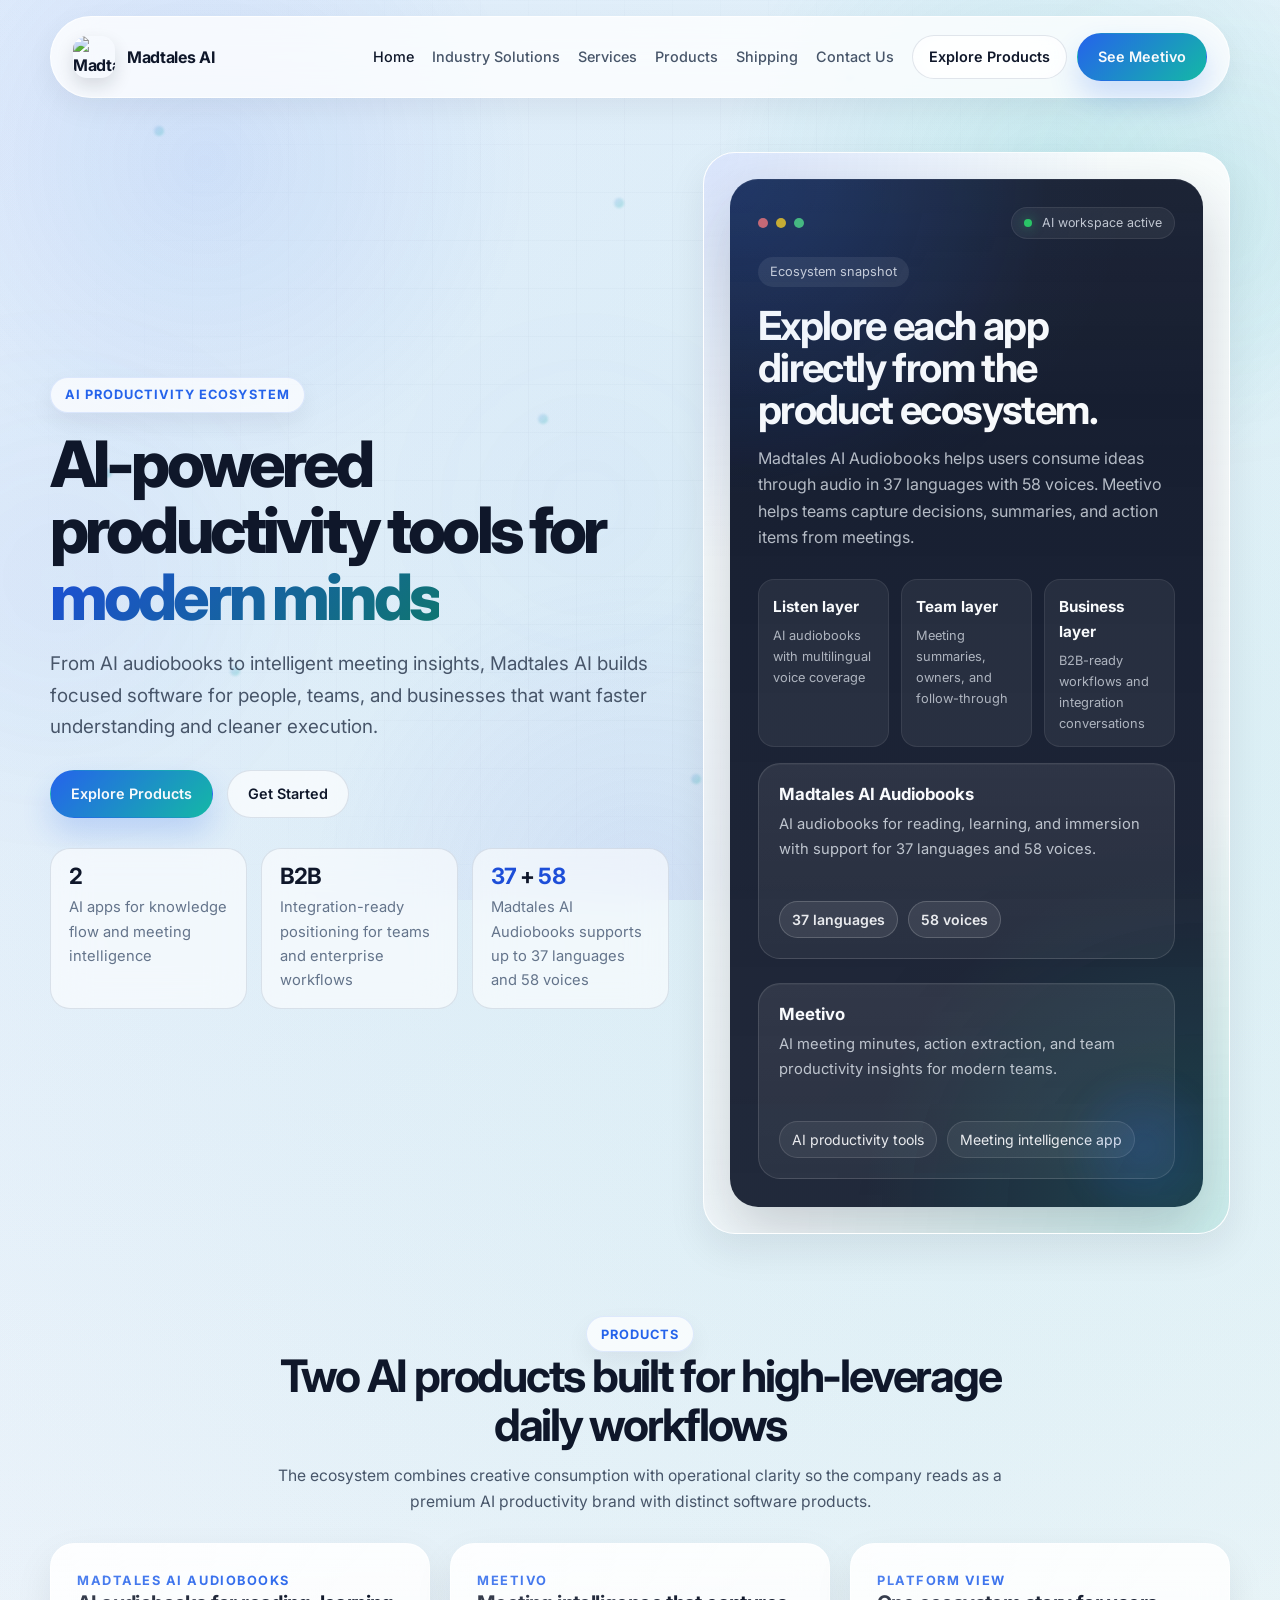
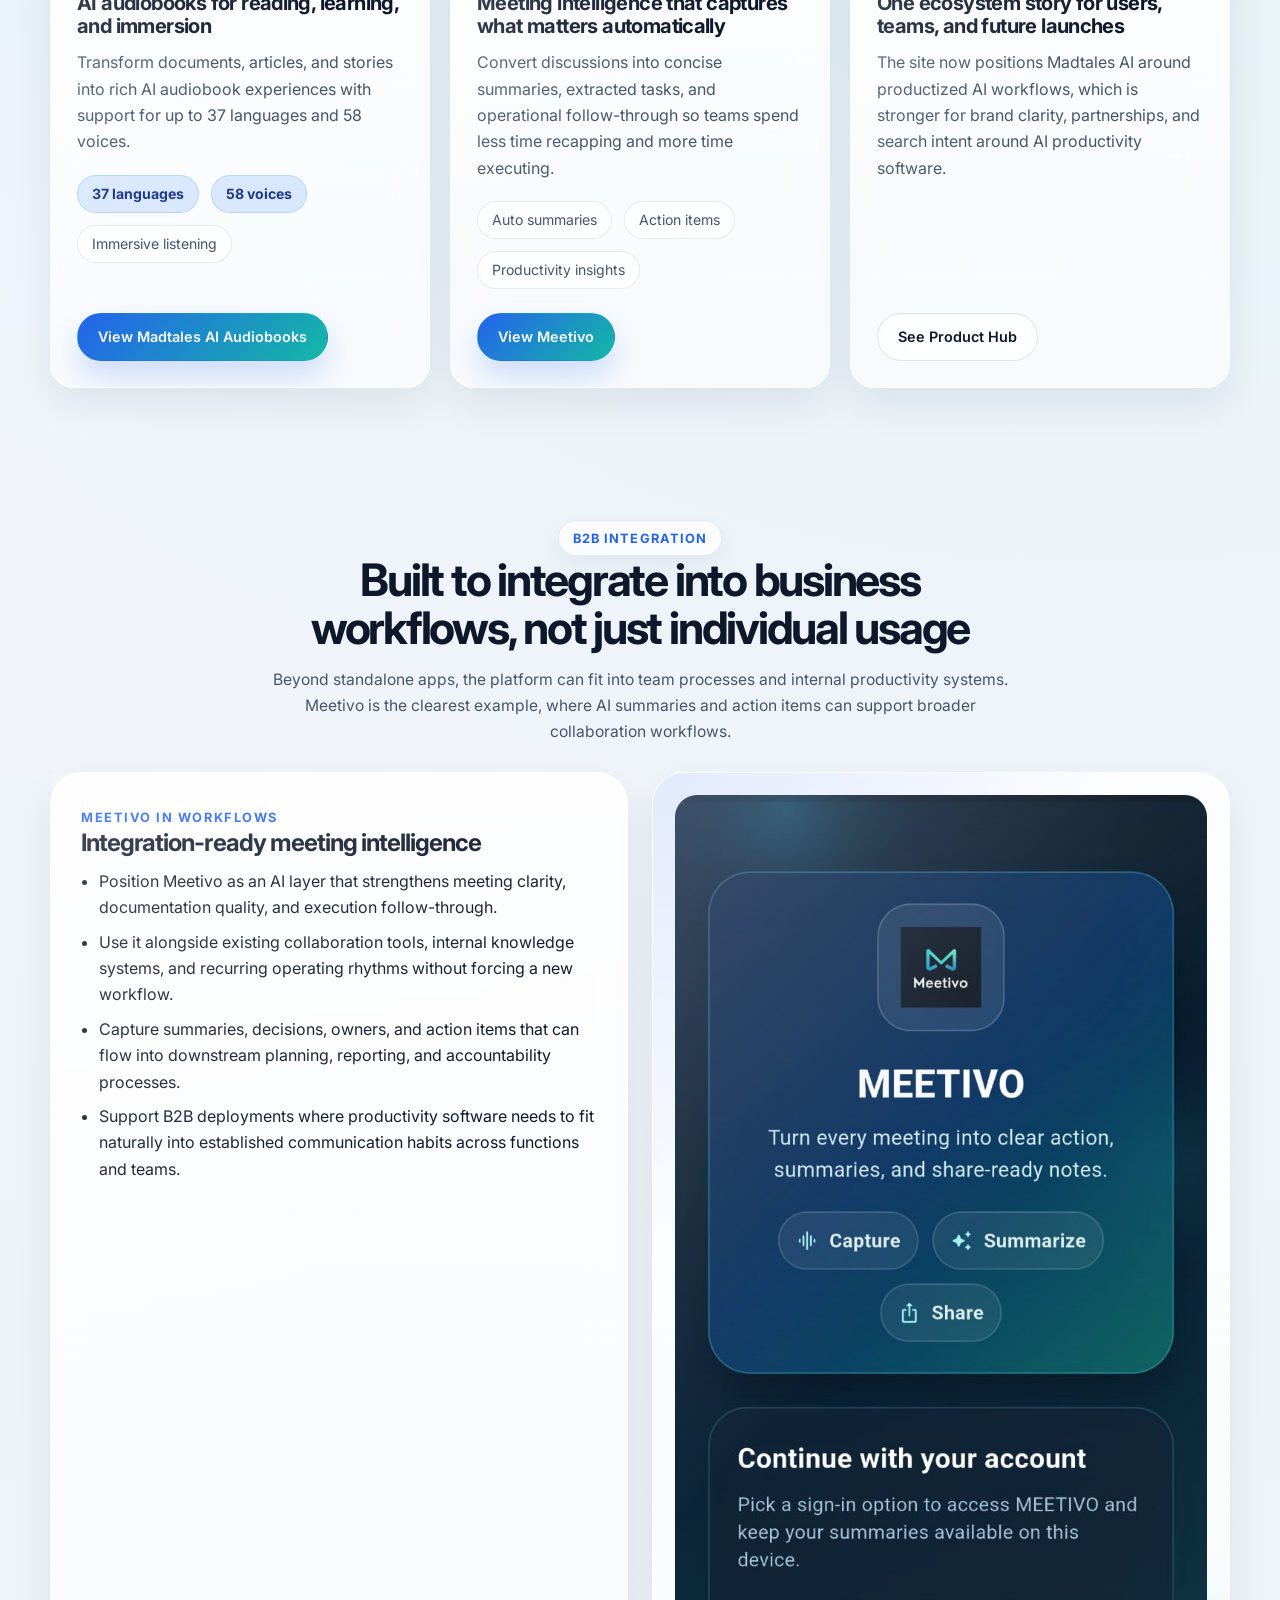
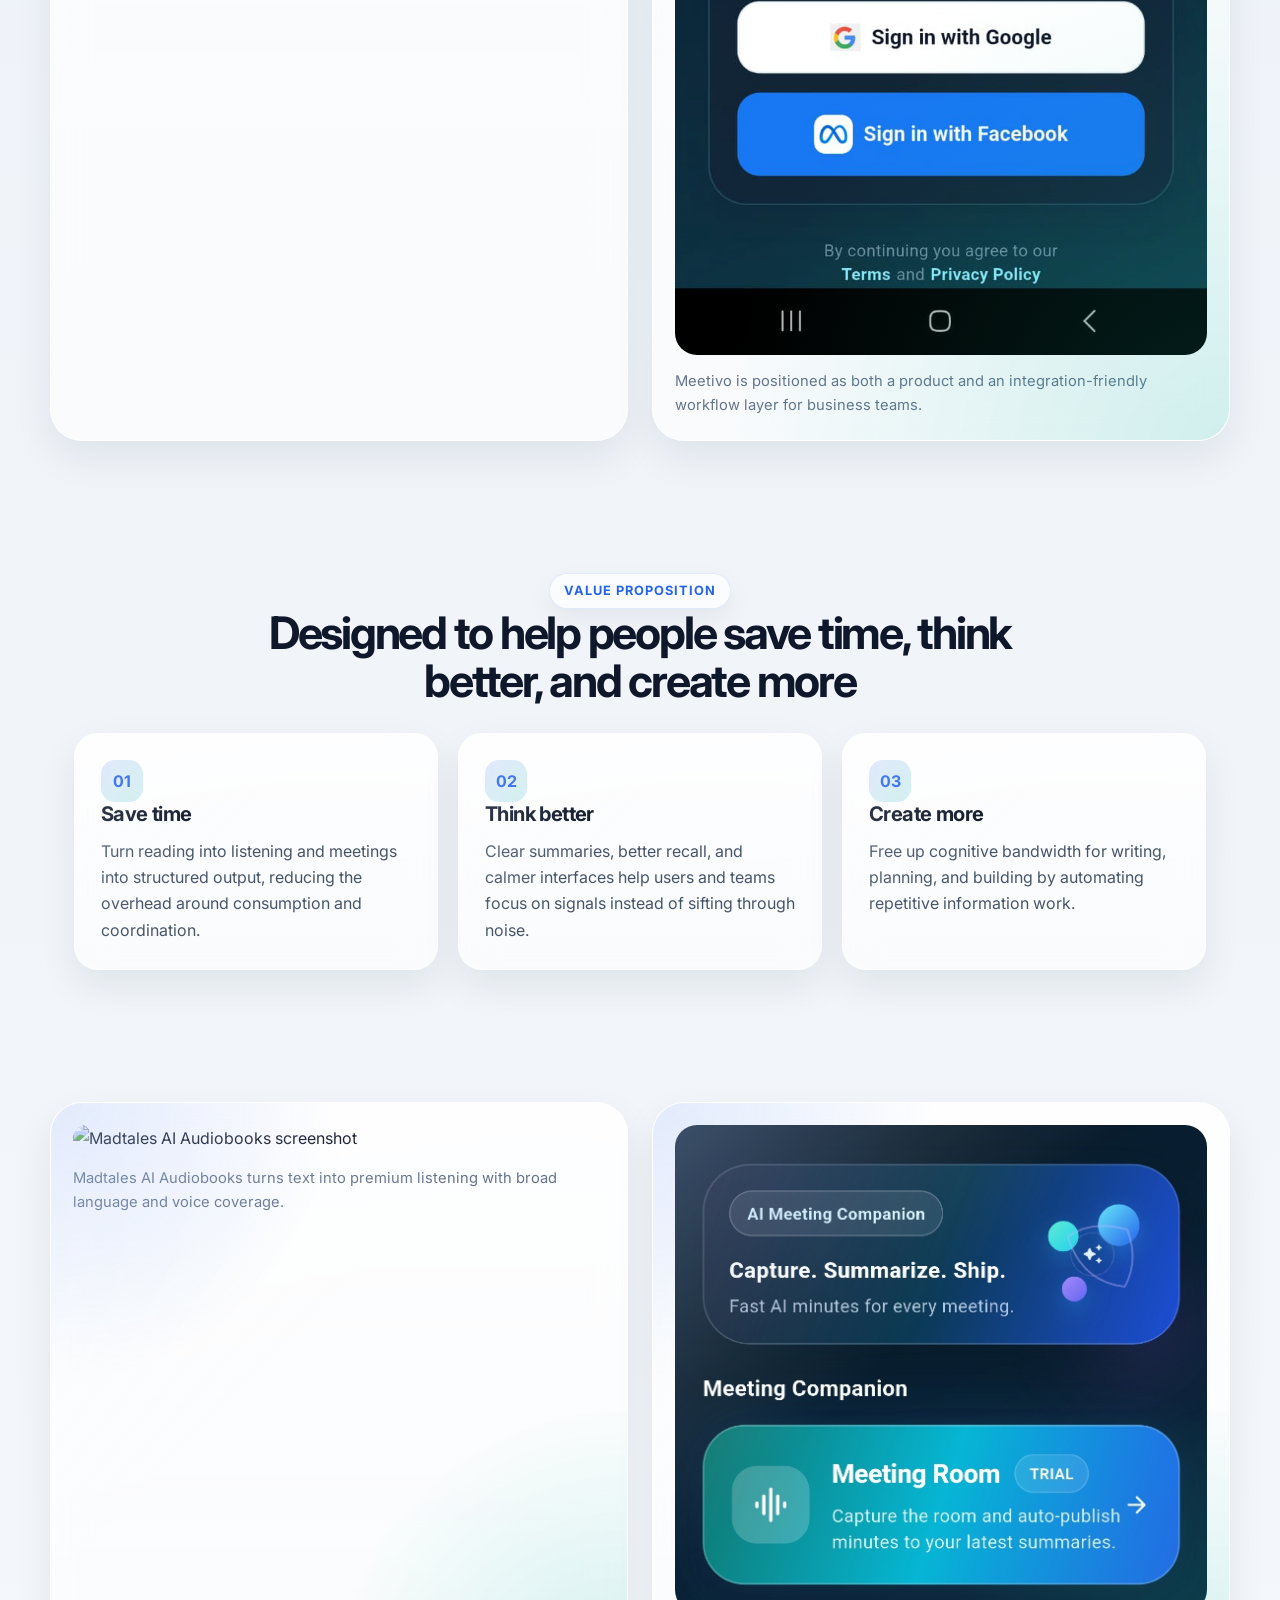
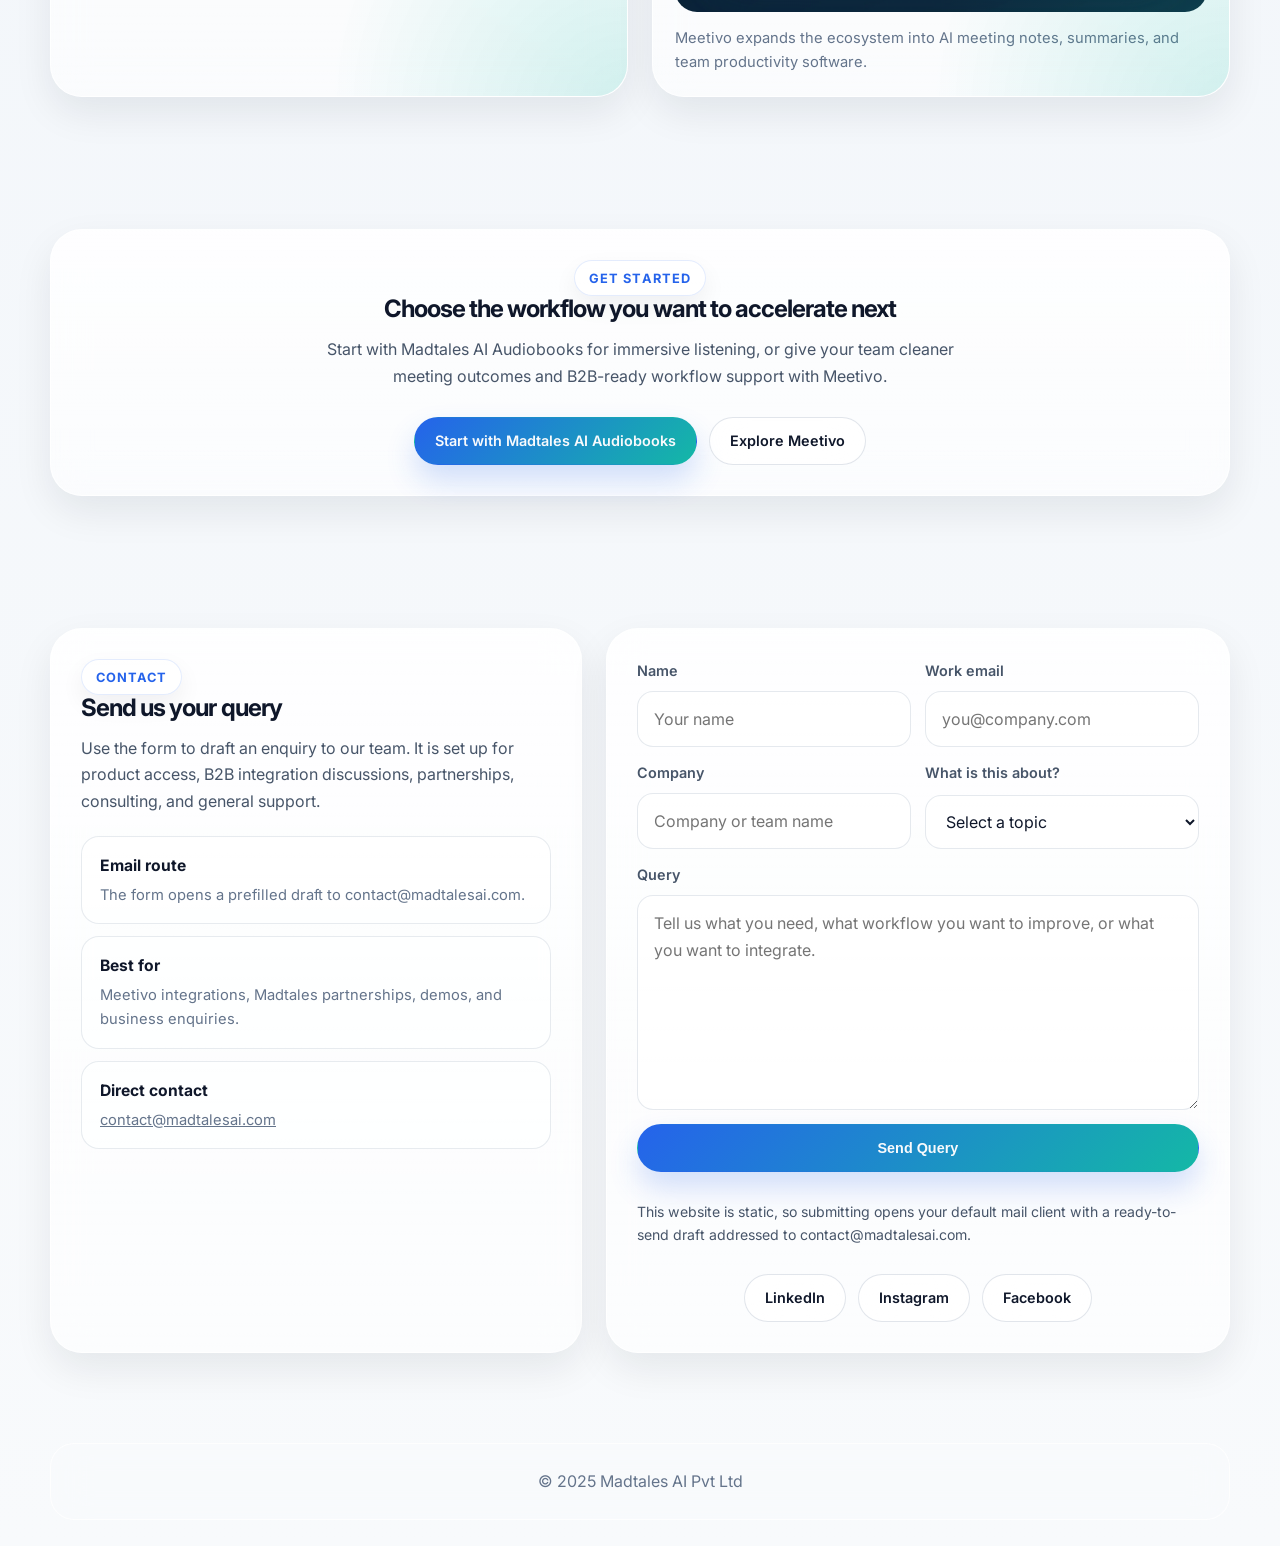
==== index.html @ e560801c "Meetivo updates" ====
<!DOCTYPE html>
<html lang="en">
<head>
  <meta charset="UTF-8">
  <meta name="viewport" content="width=device-width, initial-scale=1.0">
  <title>AI Productivity Tools | Madtales AI Audiobooks, Meetivo, Meeting Intelligence</title>
  <meta name="description" content="Madtales AI builds AI productivity tools for modern teams and individuals, including Madtales AI Audiobooks with 37 languages and 58 voices, plus Meetivo for meeting notes, summaries, and team integration workflows.">
  <meta name="robots" content="index, follow">
  <link rel="canonical" href="https://madtalesai.com/">
  <meta property="og:title" content="Madtales AI | AI Productivity Ecosystem">
  <meta property="og:description" content="AI-powered productivity tools for audio storytelling, meeting intelligence, and B2B workflow integration.">
  <meta property="og:type" content="website">
  <meta property="og:url" content="https://madtalesai.com/">
  <meta property="og:image" content="https://madtalesai.com/app_icon.png">
  <meta name="twitter:card" content="summary_large_image">
  <meta name="twitter:title" content="Madtales AI | AI Productivity Ecosystem">
  <meta name="twitter:description" content="AI productivity tools for audio storytelling, meeting intelligence, and B2B workflow integration.">
  <meta name="twitter:image" content="https://madtalesai.com/app_icon.png">
  <link rel="icon" type="image/x-icon" href="MADTALES LOGO.jpeg">
  <link rel="preconnect" href="https://fonts.googleapis.com">
  <link rel="preconnect" href="https://fonts.gstatic.com" crossorigin>
  <link href="https://fonts.googleapis.com/css2?family=Inter:wght@400;500;600;700;800&display=swap" rel="stylesheet">
  <link rel="stylesheet" href="style.css">
  <script type="application/ld+json">
    {
      "@context": "https://schema.org",
      "@type": "Organization",
      "name": "Madtales AI",
      "email": "contact@madtalesai.com",
      "description": "Madtales AI builds AI productivity tools including Madtales AI Audiobooks and Meetivo for meeting intelligence.",
      "makesOffer": [
        {
          "@type": "Offer",
          "itemOffered": {
            "@type": "SoftwareApplication",
            "name": "Madtales AI Audiobooks",
            "applicationCategory": "ProductivityApplication"
          }
        },
        {
          "@type": "Offer",
          "itemOffered": {
            "@type": "SoftwareApplication",
            "name": "Meetivo",
            "applicationCategory": "BusinessApplication"
          }
        }
      ]
    }
  </script>
</head>
<body>
  <div class="bg-decoration"></div>
  <div class="particles">
    <div class="particle"></div><div class="particle"></div><div class="particle"></div><div class="particle"></div><div class="particle"></div>
    <div class="particle"></div><div class="particle"></div><div class="particle"></div><div class="particle"></div><div class="particle"></div>
  </div>
  <div class="glow-orb glow-orb-1"></div>
  <div class="glow-orb glow-orb-2"></div>
  <div class="glow-orb glow-orb-3"></div>

  <div class="page-shell">
    <nav class="navbar">
      <a href="index.html" class="nav-brand">
        <img src="app_icon.png" alt="Madtales AI logo" class="logo">
        <span class="nav-brand-text">Madtales AI</span>
      </a>

      <div class="nav-right">
        <button class="nav-toggle" id="navToggle" aria-label="Open menu">&#9776;</button>
        <div class="nav-links" id="navLinks">
          <a href="index.html" class="active">Home</a>
          <a href="solutions.html">Industry Solutions</a>
          <a href="services.html">Services</a>
          <a href="products.html">Products</a>
          <a href="shipping.html">Shipping</a>
          <a href="index.html#contact">Contact Us</a>
        </div>
        <div class="nav-actions">
          <a href="products.html" class="button button-ghost">Explore Products</a>
          <a href="meetivo.html" class="nav-cta">See Meetivo</a>
        </div>
      </div>
    </nav>

    <section class="hero">
      <div class="hero-grid">
        <div class="hero-copy fade-in">
          <span class="eyebrow">AI Productivity Ecosystem</span>
          <h1 class="hero-title">AI-powered productivity tools for <span class="hero-highlight">modern minds</span></h1>
          <p class="hero-subtitle">From AI audiobooks to intelligent meeting insights, Madtales AI builds focused software for people, teams, and businesses that want faster understanding and cleaner execution.</p>
          <div class="hero-actions">
            <a href="products.html" class="button button-primary">Explore Products</a>
            <a href="index.html#contact" class="button button-secondary">Get Started</a>
          </div>
          <div class="hero-metrics">
            <div class="metric">
              <strong>2</strong>
              <span>AI apps for knowledge flow and meeting intelligence</span>
            </div>
            <div class="metric">
              <strong>B2B</strong>
              <span>Integration-ready positioning for teams and enterprise workflows</span>
            </div>
            <div class="metric">
              <strong><span class="metric-highlight">37</span> + <span class="metric-highlight">58</span></strong>
              <span>Madtales AI Audiobooks supports up to 37 languages and 58 voices</span>
            </div>
          </div>
        </div>

        <div class="hero-visual fade-in">
          <div class="hero-visual-card ai-feel-panel">
            <div class="visual-topbar">
              <div class="visual-dots" aria-hidden="true">
                <span></span>
                <span></span>
                <span></span>
              </div>
              <span class="visual-status">AI workspace active</span>
            </div>
            <span class="visual-label">Ecosystem snapshot</span>
            <h3>Explore each app directly from the product ecosystem.</h3>
            <p>Madtales AI Audiobooks helps users consume ideas through audio in 37 languages with 58 voices. Meetivo helps teams capture decisions, summaries, and action items from meetings.</p>
            <div class="visual-stack">
              <div class="visual-meta-strip">
                <div class="visual-meta-card">
                  <strong>Listen layer</strong>
                  <span>AI audiobooks with multilingual voice coverage</span>
                </div>
                <div class="visual-meta-card">
                  <strong>Team layer</strong>
                  <span>Meeting summaries, owners, and follow-through</span>
                </div>
                <div class="visual-meta-card">
                  <strong>Business layer</strong>
                  <span>B2B-ready workflows and integration conversations</span>
                </div>
              </div>
              <div class="dashboard-grid">
                <a href="madtales.html" class="app-link-card visual-less">
                  <div class="app-card-body">
                    <h4>Madtales AI Audiobooks</h4>
                    <p class="app-card-description">AI audiobooks for reading, learning, and immersion with support for 37 languages and 58 voices.</p>
                    <div class="app-card-badges">
                      <span class="visual-chip emphasis">37 languages</span>
                      <span class="visual-chip emphasis">58 voices</span>
                    </div>
                  </div>
                </a>
                <a href="meetivo.html" class="app-link-card visual-less">
                  <div class="app-card-body">
                    <h4>Meetivo</h4>
                    <p class="app-card-description">AI meeting minutes, action extraction, and team productivity insights for modern teams.</p>
                    <div class="app-card-badges">
                      <span class="visual-chip">AI productivity tools</span>
                      <span class="visual-chip">Meeting intelligence app</span>
                    </div>
                  </div>
                </a>
              </div>
            </div>
          </div>
        </div>
      </div>
    </section>

    <section class="section">
      <div class="container">
        <div class="section-header fade-in">
          <span class="eyebrow">Products</span>
          <h2>Two AI products built for high-leverage daily workflows</h2>
          <p class="section-subtitle">The ecosystem combines creative consumption with operational clarity so the company reads as a premium AI productivity brand with distinct software products.</p>
        </div>
        <div class="product-grid">
          <article class="product-card fade-in">
            <span class="product-kicker">Madtales AI Audiobooks</span>
            <h3>AI audiobooks for reading, learning, and immersion</h3>
            <p>Transform documents, articles, and stories into rich AI audiobook experiences with support for up to 37 languages and 58 voices.</p>
            <div class="mini-stat-row">
              <span class="mini-stat emphasis">37 languages</span>
              <span class="mini-stat emphasis">58 voices</span>
              <span class="mini-stat">Immersive listening</span>
            </div>
            <div class="hero-actions">
              <a href="madtales.html" class="button button-primary">View Madtales AI Audiobooks</a>
            </div>
          </article>
          <article class="product-card fade-in">
            <span class="product-kicker">Meetivo</span>
            <h3>Meeting intelligence that captures what matters automatically</h3>
            <p>Convert discussions into concise summaries, extracted tasks, and operational follow-through so teams spend less time recapping and more time executing.</p>
            <div class="mini-stat-row">
              <span class="mini-stat">Auto summaries</span>
              <span class="mini-stat">Action items</span>
              <span class="mini-stat">Productivity insights</span>
            </div>
            <div class="hero-actions">
              <a href="meetivo.html" class="button button-primary">View Meetivo</a>
            </div>
          </article>
          <article class="product-card fade-in">
            <span class="product-kicker">Platform view</span>
            <h3>One ecosystem story for users, teams, and future launches</h3>
            <p>The site now positions Madtales AI around productized AI workflows, which is stronger for brand clarity, partnerships, and search intent around AI productivity software.</p>
            <div class="hero-actions">
              <a href="products.html" class="button button-secondary">See Product Hub</a>
            </div>
          </article>
        </div>
      </div>
    </section>

    <section class="section">
      <div class="container">
        <div class="section-header fade-in">
          <span class="eyebrow">B2B Integration</span>
          <h2>Built to integrate into business workflows, not just individual usage</h2>
          <p class="section-subtitle">Beyond standalone apps, the platform can fit into team processes and internal productivity systems. Meetivo is the clearest example, where AI summaries and action items can support broader collaboration workflows.</p>
        </div>
        <div class="compare-grid">
          <div class="compare-card fade-in">
            <span class="product-kicker">Meetivo in workflows</span>
            <h2>Integration-ready meeting intelligence</h2>
            <ul>
              <li>Position Meetivo as an AI layer that strengthens meeting clarity, documentation quality, and execution follow-through.</li>
              <li>Use it alongside existing collaboration tools, internal knowledge systems, and recurring operating rhythms without forcing a new workflow.</li>
              <li>Capture summaries, decisions, owners, and action items that can flow into downstream planning, reporting, and accountability processes.</li>
              <li>Support B2B deployments where productivity software needs to fit naturally into established communication habits across functions and teams.</li>
            </ul>
          </div>
          <div class="visual-card fade-in">
            <img src="Meetivo_Login.jpeg" alt="Meetivo login and app screenshot">
            <p class="visual-note">Meetivo is positioned as both a product and an integration-friendly workflow layer for business teams.</p>
          </div>
        </div>
      </div>
    </section>

    <section class="section">
      <div class="container">
        <div class="section-header fade-in">
          <span class="eyebrow">Value Proposition</span>
          <h2>Designed to help people save time, think better, and create more</h2>
        </div>
        <div class="features-grid">
          <div class="feature-card fade-in">
            <div class="icon-pill">01</div>
            <h3>Save time</h3>
            <p>Turn reading into listening and meetings into structured output, reducing the overhead around consumption and coordination.</p>
          </div>
          <div class="feature-card fade-in">
            <div class="icon-pill">02</div>
            <h3>Think better</h3>
            <p>Clear summaries, better recall, and calmer interfaces help users and teams focus on signals instead of sifting through noise.</p>
          </div>
          <div class="feature-card fade-in">
            <div class="icon-pill">03</div>
            <h3>Create more</h3>
            <p>Free up cognitive bandwidth for writing, planning, and building by automating repetitive information work.</p>
          </div>
        </div>
      </div>
    </section>

    <section class="section">
      <div class="container">
        <div class="split-grid">
          <div class="visual-card fade-in">
            <img src="carousal1.png" alt="Madtales AI Audiobooks screenshot">
            <p class="visual-note">Madtales AI Audiobooks turns text into premium listening with broad language and voice coverage.</p>
          </div>
          <div class="visual-card fade-in">
            <img src="Meetivo.jpeg" alt="Meetivo AI meeting notes screenshot">
            <p class="visual-note">Meetivo expands the ecosystem into AI meeting notes, summaries, and team productivity software.</p>
          </div>
        </div>
      </div>
    </section>

    <section class="section">
      <div class="container">
        <div class="cta-panel fade-in">
          <span class="eyebrow">Get Started</span>
          <h2>Choose the workflow you want to accelerate next</h2>
          <p>Start with Madtales AI Audiobooks for immersive listening, or give your team cleaner meeting outcomes and B2B-ready workflow support with Meetivo.</p>
          <div class="contact-buttons">
            <a href="madtales.html" class="button button-primary">Start with Madtales AI Audiobooks</a>
            <a href="meetivo.html" class="button button-secondary">Explore Meetivo</a>
          </div>
        </div>
      </div>
    </section>

    <section id="contact" class="section">
      <div class="container">
        <div class="contact-layout">
          <div class="contact-card contact-panel fade-in">
            <span class="eyebrow">Contact</span>
            <h2>Send us your query</h2>
            <p>Use the form to draft an enquiry to our team. It is set up for product access, B2B integration discussions, partnerships, consulting, and general support.</p>
            <div class="contact-points">
              <div class="contact-point">
                <strong>Email route</strong>
                <span>The form opens a prefilled draft to contact@madtalesai.com.</span>
              </div>
              <div class="contact-point">
                <strong>Best for</strong>
                <span>Meetivo integrations, Madtales partnerships, demos, and business enquiries.</span>
              </div>
              <div class="contact-point">
                <strong>Direct contact</strong>
                <span><a href="mailto:contact@madtalesai.com">contact@madtalesai.com</a></span>
              </div>
            </div>
          </div>

          <div class="contact-card fade-in">
            <form id="contactForm" class="contact-form">
              <div class="form-grid">
                <div class="form-field">
                  <label for="name">Name</label>
                  <input id="name" name="name" type="text" placeholder="Your name" required>
                </div>
                <div class="form-field">
                  <label for="email">Work email</label>
                  <input id="email" name="email" type="email" placeholder="you@company.com" required>
                </div>
              </div>
              <div class="form-grid">
                <div class="form-field">
                  <label for="company">Company</label>
                  <input id="company" name="company" type="text" placeholder="Company or team name">
                </div>
                <div class="form-field">
                  <label for="interest">What is this about?</label>
                  <select id="interest" name="interest" required>
                    <option value="">Select a topic</option>
                    <option value="Meetivo integration">Meetivo integration</option>
                    <option value="Madtales partnership">Madtales partnership</option>
                    <option value="Demo request">Demo request</option>
                    <option value="Support query">Support query</option>
                    <option value="General enquiry">General enquiry</option>
                  </select>
                </div>
              </div>
              <div class="form-field">
                <label for="message">Query</label>
                <textarea id="message" name="message" rows="7" placeholder="Tell us what you need, what workflow you want to improve, or what you want to integrate." required></textarea>
              </div>
              <button type="submit" class="button button-primary">Send Query</button>
              <p class="form-note">This website is static, so submitting opens your default mail client with a ready-to-send draft addressed to contact@madtalesai.com.</p>
            </form>
            <div class="contact-buttons">
              <a href="https://www.linkedin.com/company/madtalesai/" class="contact-email">LinkedIn</a>
              <a href="https://www.instagram.com/madtales.ai/" class="contact-email">Instagram</a>
              <a href="https://www.facebook.com/madtalesai" class="contact-email">Facebook</a>
            </div>
          </div>
        </div>
      </div>
    </section>

    <footer class="footer">
      <p>&copy; 2025 Madtales AI Pvt Ltd</p>
    </footer>
  </div>

  <script src="script.js"></script>
</body>
</html>
---- style.css ----
:root {
  --bg: #f5f7fb;
  --bg-elevated: rgba(255, 255, 255, 0.72);
  --bg-elevated-strong: rgba(255, 255, 255, 0.9);
  --bg-panel: #ffffff;
  --bg-dark: #0f172a;
  --text: #0f172a;
  --text-soft: #475569;
  --text-muted: #64748b;
  --text-inverse: #f8fafc;
  --line: rgba(148, 163, 184, 0.28);
  --line-strong: rgba(100, 116, 139, 0.36);
  --brand: #2563eb;
  --brand-strong: #1d4ed8;
  --brand-soft: rgba(37, 99, 235, 0.12);
  --accent: #14b8a6;
  --accent-soft: rgba(20, 184, 166, 0.14);
  --violet-soft: rgba(99, 102, 241, 0.14);
  --shadow-lg: 0 24px 72px rgba(15, 23, 42, 0.12);
  --shadow-md: 0 16px 38px rgba(15, 23, 42, 0.08);
  --shadow-sm: 0 8px 20px rgba(15, 23, 42, 0.06);
  --gradient-brand: linear-gradient(135deg, #2563eb 0%, #14b8a6 100%);
  --gradient-surface: linear-gradient(180deg, rgba(255, 255, 255, 0.88), rgba(255, 255, 255, 0.6));
  --radius-xl: 32px;
  --radius-lg: 24px;
  --radius-md: 18px;
  --radius-sm: 12px;
  --nav-height: 82px;
  --font-main: "Inter", -apple-system, BlinkMacSystemFont, "Segoe UI", sans-serif;
}

* {
  box-sizing: border-box;
  margin: 0;
  padding: 0;
}

html {
  scroll-behavior: smooth;
}

body {
  font-family: var(--font-main);
  background:
    radial-gradient(circle at top left, rgba(37, 99, 235, 0.09), transparent 32%),
    radial-gradient(circle at 85% 12%, rgba(20, 184, 166, 0.1), transparent 30%),
    linear-gradient(180deg, #f8fbff 0%, #eef3f9 46%, #f8fafc 100%);
  color: var(--text);
  line-height: 1.65;
  -webkit-font-smoothing: antialiased;
  overflow-x: hidden;
}

body::before {
  content: "";
  position: fixed;
  inset: 0;
  background-image:
    linear-gradient(rgba(148, 163, 184, 0.05) 1px, transparent 1px),
    linear-gradient(90deg, rgba(148, 163, 184, 0.05) 1px, transparent 1px);
  background-size: 48px 48px;
  mask-image: radial-gradient(circle at center, black 35%, transparent 78%);
  pointer-events: none;
  z-index: -5;
}

a {
  color: inherit;
}

img,
video {
  display: block;
  max-width: 100%;
}

.bg-decoration,
.particles,
.glow-orb,
.bg-svg {
  position: fixed;
  inset: 0;
  pointer-events: none;
}

.bg-decoration {
  background:
    radial-gradient(circle at 16% 18%, rgba(37, 99, 235, 0.09), transparent 25%),
    radial-gradient(circle at 82% 20%, rgba(20, 184, 166, 0.12), transparent 26%),
    radial-gradient(circle at 50% 100%, rgba(99, 102, 241, 0.1), transparent 30%);
  z-index: -4;
}

.particles {
  z-index: -3;
}

.particle {
  position: absolute;
  width: 10px;
  height: 10px;
  border-radius: 999px;
  background: linear-gradient(135deg, rgba(37, 99, 235, 0.12), rgba(20, 184, 166, 0.26));
  filter: blur(1px);
  animation: float 14s linear infinite;
}

.particle:nth-child(1) { top: 14%; left: 12%; animation-delay: -1s; }
.particle:nth-child(2) { top: 32%; left: 86%; animation-delay: -5s; }
.particle:nth-child(3) { top: 74%; left: 18%; animation-delay: -9s; }
.particle:nth-child(4) { top: 62%; left: 70%; animation-delay: -3s; }
.particle:nth-child(5) { top: 86%; left: 54%; animation-delay: -7s; }
.particle:nth-child(6) { top: 22%; left: 48%; animation-delay: -11s; }
.particle:nth-child(7) { top: 52%; left: 8%; animation-delay: -2s; }
.particle:nth-child(8) { top: 8%; left: 66%; animation-delay: -6s; }
.particle:nth-child(9) { top: 46%; left: 42%; animation-delay: -10s; }
.particle:nth-child(10) { top: 90%; left: 88%; animation-delay: -4s; }

.glow-orb {
  z-index: -2;
  border-radius: 50%;
  filter: blur(90px);
  opacity: 0.36;
}

.glow-orb-1 {
  inset: auto auto 18% -8%;
  width: 320px;
  height: 320px;
  background: rgba(37, 99, 235, 0.14);
}

.glow-orb-2 {
  inset: 8% -6% auto auto;
  width: 280px;
  height: 280px;
  background: rgba(20, 184, 166, 0.16);
}

.glow-orb-3 {
  inset: 45% auto auto 38%;
  width: 200px;
  height: 200px;
  background: rgba(99, 102, 241, 0.12);
}

.page-shell {
  position: relative;
  z-index: 1;
}

.container {
  width: min(1180px, calc(100% - 48px));
  margin: 0 auto;
}

.navbar {
  position: sticky;
  top: 0;
  z-index: 1000;
  display: flex;
  align-items: center;
  justify-content: space-between;
  gap: 20px;
  width: min(1180px, calc(100% - 24px));
  height: var(--nav-height);
  margin: 16px auto 0;
  padding: 16px 22px;
  border: 1px solid rgba(255, 255, 255, 0.72);
  border-radius: 999px;
  background: rgba(255, 255, 255, 0.78);
  backdrop-filter: blur(20px);
  box-shadow: 0 10px 30px rgba(15, 23, 42, 0.06);
}

.minimal-navbar {
  border-radius: 24px;
}

.nav-brand {
  display: inline-flex;
  align-items: center;
  gap: 12px;
  text-decoration: none;
  color: var(--text);
  font-weight: 700;
  letter-spacing: -0.02em;
}

.nav-brand-text {
  font-size: 1rem;
}

.logo {
  width: 42px;
  height: 42px;
  border-radius: 14px;
  object-fit: cover;
  box-shadow: 0 8px 18px rgba(15, 23, 42, 0.14);
}

.nav-right {
  display: flex;
  align-items: center;
  gap: 18px;
}

.nav-links {
  display: flex;
  align-items: center;
  gap: 18px;
}

.nav-links a {
  color: var(--text-soft);
  text-decoration: none;
  font-size: 0.9rem;
  font-weight: 500;
  transition: color 0.2s ease, opacity 0.2s ease;
}

.nav-links a:hover,
.nav-links a.active {
  color: var(--text);
}

.nav-actions {
  display: flex;
  align-items: center;
  gap: 10px;
}

.nav-toggle {
  display: none;
  width: 44px;
  height: 44px;
  border: 1px solid var(--line);
  border-radius: 14px;
  background: rgba(255, 255, 255, 0.68);
  color: var(--text);
  font-size: 1.3rem;
  line-height: 1;
  cursor: pointer;
}

.button,
.nav-cta,
.cta-link,
.product-cta,
.contact-email {
  display: inline-flex;
  align-items: center;
  justify-content: center;
  gap: 10px;
  min-height: 48px;
  padding: 0 20px;
  border-radius: 999px;
  font-size: 0.9rem;
  font-weight: 600;
  text-decoration: none;
  transition: transform 0.25s ease, box-shadow 0.25s ease, background 0.25s ease, border-color 0.25s ease;
}

.button:hover,
.nav-cta:hover,
.cta-link:hover,
.product-cta:hover,
.contact-email:hover {
  transform: translateY(-2px);
}

.button-primary,
.nav-cta,
.product-cta {
  border: 1px solid transparent;
  color: var(--text-inverse);
  background: var(--gradient-brand);
  box-shadow: 0 16px 30px rgba(37, 99, 235, 0.2);
}

.button-secondary,
.cta-link,
.contact-email,
.button-ghost {
  border: 1px solid var(--line);
  color: var(--text);
  background: rgba(255, 255, 255, 0.66);
  backdrop-filter: blur(18px);
}

.button-ghost {
  min-height: 44px;
  padding: 0 16px;
}

.main,
.page-hero {
  padding: 110px 0 40px;
}

.main {
  min-height: auto;
  text-align: center;
}

.main-content,
.page-hero-content {
  width: min(860px, calc(100% - 48px));
  margin: 0 auto;
}

.main-badge,
.eyebrow {
  display: inline-flex;
  align-items: center;
  gap: 10px;
  min-height: 36px;
  padding: 0 14px;
  border: 1px solid rgba(37, 99, 235, 0.12);
  border-radius: 999px;
  background: rgba(255, 255, 255, 0.72);
  box-shadow: 0 10px 24px rgba(15, 23, 42, 0.06);
  color: var(--brand);
  font-size: 0.8rem;
  font-weight: 700;
  letter-spacing: 0.08em;
  text-transform: uppercase;
}

.main-title,
.hero-title {
  margin-top: 18px;
  font-size: clamp(2.3rem, 5vw, 4.8rem);
  line-height: 1.04;
  letter-spacing: -0.06em;
  font-weight: 800;
}

.main-subtitle,
.hero-subtitle {
  max-width: 760px;
  margin: 18px auto 0;
  color: var(--text-soft);
  font-size: clamp(1rem, 1.5vw, 1.18rem);
}

.main-highlight,
.hero-highlight,
.gradient-text {
  background: linear-gradient(135deg, #1d4ed8 0%, #0f766e 100%);
  -webkit-background-clip: text;
  background-clip: text;
  color: transparent;
}

.hero {
  padding: 54px 0 40px;
}

.hero-grid,
.hero-main {
  display: grid;
  grid-template-columns: 1.08fr 0.92fr;
  gap: 34px;
  align-items: center;
  width: min(1180px, calc(100% - 48px));
  margin: 0 auto;
}

.hero-copy,
.hero-content {
  display: flex;
  flex-direction: column;
  align-items: flex-start;
}

.hero-copy .hero-subtitle,
.hero-content .hero-subtitle,
.hero-content .subtitle {
  margin-left: 0;
  margin-right: 0;
  max-width: 680px;
}

.hero-actions,
.hero-cta-row {
  display: flex;
  flex-wrap: wrap;
  gap: 14px;
  margin-top: 28px;
}

.hero-metrics,
.stats-row {
  display: grid;
  grid-template-columns: repeat(3, minmax(0, 1fr));
  gap: 14px;
  width: 100%;
  margin-top: 30px;
}

.metric,
.stat-chip {
  display: flex;
  flex-direction: column;
  justify-content: flex-start;
  min-height: 100%;
  padding: 16px 18px;
  border: 1px solid var(--line);
  border-radius: 20px;
  background: rgba(255, 255, 255, 0.58);
  backdrop-filter: blur(18px);
}

.metric strong,
.stat-chip strong {
  display: block;
  font-size: 1.4rem;
  line-height: 1;
  letter-spacing: -0.04em;
  white-space: nowrap;
}

.metric-highlight {
  color: #1d4ed8;
}

.metric > span,
.stat-chip > span {
  display: block;
  margin-top: 8px;
  color: var(--text-muted);
  font-size: 0.92rem;
}

.glass-panel,
.hero-visual,
.feature-card,
.about-card,
.insight-card,
.story-card,
.shipping-card,
.contact-card,
.privacy-policy,
.legal-container,
.feature-list-card,
.solution-card,
.product-showcase,
.product-detail-card,
.visual-card,
.compare-card,
.spotlight-card,
.service-panel,
.cta-panel,
.product-card,
.media-frame,
.tile,
.about-tile,
.mt100-visual {
  background: var(--gradient-surface);
  border: 1px solid rgba(255, 255, 255, 0.75);
  box-shadow: var(--shadow-md);
  backdrop-filter: blur(18px);
}

.hero-visual,
.media-frame,
.product-showcase,
.visual-card {
  position: relative;
  overflow: hidden;
  border-radius: var(--radius-xl);
}

.hero-visual {
  padding: 26px;
}

.hero-visual::before,
.product-showcase::before,
.visual-card::before {
  content: "";
  position: absolute;
  inset: 0;
  background:
    radial-gradient(circle at top left, rgba(37, 99, 235, 0.16), transparent 34%),
    radial-gradient(circle at bottom right, rgba(20, 184, 166, 0.18), transparent 36%);
  pointer-events: none;
}

.hero-visual-card {
  position: relative;
  padding: 28px;
  border-radius: 28px;
  background:
    radial-gradient(circle at top left, rgba(37, 99, 235, 0.22), transparent 28%),
    radial-gradient(circle at bottom right, rgba(20, 184, 166, 0.18), transparent 30%),
    linear-gradient(180deg, rgba(15, 23, 42, 0.98), rgba(15, 23, 42, 0.92));
  color: var(--text-inverse);
  min-height: 460px;
  box-shadow:
    inset 0 1px 0 rgba(255, 255, 255, 0.06),
    0 24px 60px rgba(15, 23, 42, 0.2);
}

.hero-visual-card .visual-label {
  display: inline-flex;
  min-height: 30px;
  padding: 0 12px;
  border-radius: 999px;
  align-items: center;
  background: rgba(255, 255, 255, 0.08);
  font-size: 0.8rem;
  color: rgba(248, 250, 252, 0.78);
}

.visual-topbar {
  display: flex;
  align-items: center;
  justify-content: space-between;
  gap: 16px;
  margin-bottom: 18px;
}

.visual-dots {
  display: inline-flex;
  gap: 8px;
}

.visual-dots span {
  width: 10px;
  height: 10px;
  border-radius: 999px;
  background: rgba(255, 255, 255, 0.2);
}

.visual-dots span:nth-child(1) {
  background: rgba(248, 113, 113, 0.8);
}

.visual-dots span:nth-child(2) {
  background: rgba(250, 204, 21, 0.8);
}

.visual-dots span:nth-child(3) {
  background: rgba(74, 222, 128, 0.8);
}

.visual-status {
  display: inline-flex;
  align-items: center;
  gap: 10px;
  min-height: 32px;
  padding: 0 12px;
  border-radius: 999px;
  background: rgba(255, 255, 255, 0.06);
  border: 1px solid rgba(255, 255, 255, 0.08);
  font-size: 0.78rem;
  color: rgba(226, 232, 240, 0.82);
}

.visual-status::before {
  content: "";
  width: 8px;
  height: 8px;
  border-radius: 999px;
  background: #22c55e;
  box-shadow: 0 0 12px rgba(34, 197, 94, 0.6);
}

.hero-visual-card h3 {
  margin-top: 18px;
  font-size: clamp(1.8rem, 4vw, 2.5rem);
  line-height: 1.05;
  letter-spacing: -0.04em;
}

.hero-visual-card p {
  margin-top: 14px;
  color: rgba(226, 232, 240, 0.78);
}

.visual-stack {
  display: grid;
  gap: 16px;
  margin-top: 28px;
}

.visual-meta-strip {
  display: grid;
  grid-template-columns: repeat(3, minmax(0, 1fr));
  gap: 12px;
}

.visual-meta-card {
  padding: 14px 14px 12px;
  border-radius: 16px;
  background: rgba(255, 255, 255, 0.06);
  border: 1px solid rgba(255, 255, 255, 0.08);
}

.visual-meta-card strong {
  display: block;
  font-size: 0.95rem;
  color: #f8fafc;
}

.visual-meta-card span {
  display: block;
  margin-top: 6px;
  font-size: 0.8rem;
  color: rgba(226, 232, 240, 0.72);
}

.visual-chip-row {
  display: flex;
  flex-wrap: wrap;
  gap: 10px;
}

.visual-chip {
  display: inline-flex;
  min-height: 36px;
  align-items: center;
  padding: 0 14px;
  border: 1px solid rgba(255, 255, 255, 0.12);
  border-radius: 999px;
  background: rgba(255, 255, 255, 0.06);
  font-size: 0.88rem;
}

.dashboard-grid {
  display: grid;
  grid-template-columns: repeat(auto-fit, minmax(220px, 1fr));
  gap: 24px;
  align-items: stretch;
}

.dashboard-card {
  padding: 18px;
  border-radius: 20px;
  background: rgba(255, 255, 255, 0.06);
  border: 1px solid rgba(255, 255, 255, 0.08);
}

.dashboard-card h4 {
  font-size: 0.92rem;
  color: rgba(226, 232, 240, 0.76);
  font-weight: 600;
}

.dashboard-card strong {
  display: block;
  margin-top: 14px;
  font-size: 2rem;
  letter-spacing: -0.04em;
}

.dashboard-list {
  display: grid;
  gap: 10px;
  margin-top: 14px;
}

.dashboard-list-item {
  padding: 12px 14px;
  border-radius: 16px;
  background: rgba(255, 255, 255, 0.07);
  font-size: 0.92rem;
}

.section,
.products,
.features-section,
.insights,
.about-section,
.privacy-policy-section,
.legal,
.shipping,
.solutions-layout,
.page-section {
  padding: 42px 0 90px;
}

.section-header {
  width: min(760px, 100%);
  margin: 0 auto 28px;
  text-align: center;
}

.section-header.align-left {
  margin-left: 0;
  text-align: left;
}

.section-header h2 {
  font-size: clamp(1.8rem, 3.6vw, 2.8rem);
  line-height: 1.08;
  letter-spacing: -0.05em;
}

.section-subtitle {
  margin-top: 14px;
  color: var(--text-soft);
  font-size: 0.98rem;
}

.grid-2,
.products-container,
.split-grid,
.compare-grid,
.cta-grid,
.solution-split,
.service-grid {
  display: grid;
  grid-template-columns: repeat(2, minmax(0, 1fr));
  gap: 24px;
}

.grid-3,
.features-grid,
.about-grid,
.insights-grid,
.stories-grid,
.shipping-grid,
.product-grid,
.solution-grid,
.value-grid,
.card-grid {
  display: grid;
  grid-template-columns: repeat(3, minmax(0, 1fr));
  gap: 20px;
}

.grid-4,
.mini-grid {
  display: grid;
  grid-template-columns: repeat(4, minmax(0, 1fr));
  gap: 18px;
}

.feature-card,
.about-card,
.insight-card,
.story-card,
.shipping-card,
.product-card,
.solution-card,
.service-panel,
.tile,
.about-tile,
.spotlight-card {
  border-radius: var(--radius-lg);
  padding: 26px;
  transition: transform 0.28s ease, box-shadow 0.28s ease, border-color 0.28s ease;
  position: relative;
  overflow: hidden;
}

.product-card {
  display: flex;
  flex-direction: column;
}

.feature-card:hover,
.about-card:hover,
.insight-card:hover,
.story-card:hover,
.shipping-card:hover,
.product-card:hover,
.solution-card:hover,
.service-panel:hover,
.tile:hover,
.about-tile:hover,
.spotlight-card:hover {
  transform: translateY(-6px);
  box-shadow: var(--shadow-lg);
}

.feature-card::before,
.product-card::before,
.compare-card::before,
.product-detail-card::before,
.product-showcase::after,
.visual-card::after {
  content: "";
  position: absolute;
  inset: 0;
  background: linear-gradient(135deg, rgba(255, 255, 255, 0.22), transparent 42%);
  pointer-events: none;
}

.feature-card h3,
.about-card h3,
.insight-card h3,
.story-card h3,
.shipping-card h3,
.product-card h3,
.solution-card h3,
.service-panel h3,
.spotlight-card h3 {
  font-size: 1.26rem;
  line-height: 1.15;
  letter-spacing: -0.03em;
}

.feature-card p,
.about-card p,
.insight-card p,
.story-card p,
.shipping-card p,
.shipping-card li,
.product-card p,
.solution-card p,
.service-panel p,
.spotlight-card p,
.privacy-policy p,
.privacy-policy li,
.legal p,
.legal li {
  color: var(--text-soft);
}

.feature-card p,
.about-card p,
.insight-card p,
.story-card p,
.shipping-card p,
.product-card p,
.solution-card p,
.service-panel p,
.spotlight-card p {
  margin-top: 12px;
}

.feature-list,
.product-features,
.list-stack,
.bullet-list {
  display: grid;
  gap: 14px;
  margin-top: 24px;
}

.feature-item,
.list-item {
  display: flex;
  gap: 14px;
  align-items: flex-start;
  padding: 16px 18px;
  border: 1px solid rgba(148, 163, 184, 0.24);
  border-radius: 18px;
  background: rgba(255, 255, 255, 0.58);
}

.feature-icon {
  position: relative;
  width: 42px;
  height: 42px;
  flex: 0 0 42px;
  border-radius: 14px;
  background: linear-gradient(145deg, rgba(37, 99, 235, 0.2), rgba(20, 184, 166, 0.2));
  border: 1px solid rgba(148, 163, 184, 0.22);
  color: transparent;
  display: inline-flex;
  align-items: center;
  justify-content: center;
  font-size: 0;
  overflow: hidden;
}

.feature-icon::before {
  content: "";
  position: absolute;
  top: 9px;
  left: 9px;
  right: 9px;
  height: 12px;
  border-radius: 7px;
  background: linear-gradient(135deg, rgba(59, 130, 246, 0.9), rgba(20, 184, 166, 0.72));
}

.feature-icon::after {
  content: "";
  position: absolute;
  left: 9px;
  right: 12px;
  bottom: 10px;
  height: 3px;
  border-radius: 999px;
  background: rgba(255, 255, 255, 0.88);
  box-shadow: 0 -7px 0 0 rgba(255, 255, 255, 0.5);
}

.icon-pill,
.story-icon,
.insight-icon,
.vision-icon {
  width: 42px;
  height: 42px;
  flex: 0 0 42px;
  border-radius: 14px;
  background: linear-gradient(135deg, rgba(37, 99, 235, 0.16), rgba(20, 184, 166, 0.2));
  color: var(--brand);
  display: inline-flex;
  align-items: center;
  justify-content: center;
  font-size: 1rem;
  font-weight: 700;
}

.feature-text h4,
.list-item h4 {
  font-size: 1rem;
  line-height: 1.2;
}

.feature-text p,
.list-item p {
  margin-top: 6px;
  color: var(--text-soft);
  font-size: 0.94rem;
}

.tile-image {
  width: 100%;
  aspect-ratio: 16 / 10;
  overflow: hidden;
  border-radius: 20px;
  background: rgba(255, 255, 255, 0.68);
  border: 1px solid rgba(148, 163, 184, 0.22);
}

.tile-image img,
.media-frame img,
.media-frame video {
  width: 100%;
  height: 100%;
  object-fit: cover;
}

.showcase-banner {
  padding: 20px;
  border-radius: 24px;
  background: linear-gradient(135deg, rgba(37, 99, 235, 0.08), rgba(20, 184, 166, 0.08));
  border: 1px solid rgba(148, 163, 184, 0.2);
}

.showcase-kicker {
  color: var(--brand);
  font-size: 0.8rem;
  font-weight: 700;
  letter-spacing: 0.1em;
  text-transform: uppercase;
}

.showcase-title {
  margin-top: 10px;
  font-size: clamp(1.55rem, 3.5vw, 2.35rem);
  line-height: 1.06;
  letter-spacing: -0.04em;
}

.showcase-text {
  margin-top: 10px;
  color: var(--text-soft);
}

.hero-carousel,
.carousel-container,
.carousel,
.carousel-slides,
.carousel-nav,
.hero-carousel-track,
.hero-carousel-slide,
.hero-dot,
.hero-carousel-dots {
  all: unset;
}

.value-strip,
.mt100-value-grid {
  display: grid;
  grid-template-columns: repeat(3, minmax(0, 1fr));
  gap: 16px;
  margin-top: 26px;
}

.value-pill,
.mt100-value {
  padding: 18px;
  border-radius: 18px;
  border: 1px solid rgba(148, 163, 184, 0.24);
  background: rgba(255, 255, 255, 0.58);
  text-align: center;
  font-weight: 600;
}

.solution-layout,
.product-layout {
  display: grid;
  gap: 24px;
}

.product-showcase,
.product-detail-card,
.feature-list-card,
.compare-card,
.cta-panel,
.contact-card,
.privacy-policy,
.legal-container,
.mt100-visual {
  border-radius: var(--radius-xl);
  padding: 30px;
}

.product-detail-card h2,
.feature-list-card h2,
.compare-card h2,
.cta-panel h2,
.contact-card h2,
.privacy-policy h3,
.legal h2 {
  line-height: 1.08;
  letter-spacing: -0.04em;
}

.product-kicker {
  font-size: 0.8rem;
  font-weight: 700;
  letter-spacing: 0.12em;
  text-transform: uppercase;
  color: var(--brand);
}

.product-title {
  margin-top: 12px;
  font-size: clamp(2rem, 4.4vw, 3.5rem);
  line-height: 1.03;
  letter-spacing: -0.05em;
}

.product-description {
  margin-top: 14px;
  color: var(--text-soft);
  font-size: 0.98rem;
}

.mini-stat-row {
  display: flex;
  flex-wrap: wrap;
  gap: 12px;
  margin-top: 20px;
}

.mini-stat {
  display: inline-flex;
  align-items: center;
  min-height: 38px;
  padding: 0 14px;
  border-radius: 999px;
  background: rgba(255, 255, 255, 0.66);
  border: 1px solid rgba(148, 163, 184, 0.22);
  color: var(--text-soft);
  font-size: 0.88rem;
}

.mini-stat.emphasis,
.visual-chip.emphasis {
  color: #1e3a8a;
  border-color: rgba(96, 165, 250, 0.28);
  background: rgba(59, 130, 246, 0.16);
  font-weight: 700;
}

.visual-card {
  padding: 22px;
}

.visual-card img,
.visual-card video {
  border-radius: 22px;
}

.visual-note {
  margin-top: 14px;
  color: var(--text-muted);
  font-size: 0.92rem;
}

.compare-card ul,
.privacy-policy ul,
.legal ul,
.shipping-card ul {
  margin-top: 12px;
  padding-left: 18px;
}

.compare-card li,
.privacy-policy li,
.legal li,
.shipping-card li {
  margin-top: 8px;
}

.cta-panel,
.contact-card {
  text-align: center;
}

.cta-panel p,
.contact-card p {
  max-width: 680px;
  margin: 14px auto 0;
  color: var(--text-soft);
}

.contact-buttons {
  display: flex;
  flex-wrap: wrap;
  justify-content: center;
  gap: 12px;
  margin-top: 28px;
}

.app-link-card,
.integration-card {
  display: flex;
  flex-direction: column;
  justify-content: space-between;
  padding: 20px;
  border-radius: 22px;
  border: 1px solid rgba(255, 255, 255, 0.12);
  background: linear-gradient(180deg, rgba(255, 255, 255, 0.08), rgba(255, 255, 255, 0.05));
  color: var(--text-inverse);
  text-decoration: none;
  transition: transform 0.24s ease, background 0.24s ease, border-color 0.24s ease;
  min-height: 100%;
  box-shadow: inset 0 1px 0 rgba(255, 255, 255, 0.04);
}

.app-link-card:hover,
.integration-card:hover {
  transform: translateY(-4px);
  border-color: rgba(255, 255, 255, 0.24);
  background: rgba(255, 255, 255, 0.12);
}

.app-link-card img {
  width: 100%;
  aspect-ratio: 16 / 10;
  object-fit: cover;
  border-radius: 18px;
}

.app-link-card-top {
  width: 100%;
  min-height: 148px;
  border-radius: 18px;
  display: flex;
  align-items: stretch;
  justify-content: stretch;
}

.thumbnail-panel {
  position: relative;
  width: 100%;
  min-height: 148px;
  border-radius: 18px;
  overflow: hidden;
  border: 1px solid rgba(255, 255, 255, 0.12);
  background:
    radial-gradient(circle at top right, rgba(96, 165, 250, 0.22), transparent 24%),
    linear-gradient(145deg, rgba(37, 99, 235, 0.16), rgba(15, 23, 42, 0.18));
}

.thumbnail-panel.meetivo {
  background:
    radial-gradient(circle at top right, rgba(45, 212, 191, 0.22), transparent 24%),
    linear-gradient(145deg, rgba(20, 184, 166, 0.16), rgba(15, 23, 42, 0.18));
}

.thumbnail-panel.meetivo::before {
  content: "";
  position: absolute;
  inset: 14px;
  border-radius: 16px;
  background: linear-gradient(180deg, rgba(15, 23, 42, 0.36), rgba(255, 255, 255, 0.03));
  border: 1px solid rgba(255, 255, 255, 0.08);
}

.app-card-body {
  display: flex;
  flex-direction: column;
  flex-grow: 1;
  padding-top: 0;
}

.thumbnail-line {
  position: absolute;
  left: 20px;
  right: 20px;
  height: 12px;
  border-radius: 12px;
  background: linear-gradient(90deg, rgba(255, 255, 255, 0.88), rgba(191, 219, 254, 0.46));
}

.thumbnail-line.one {
  top: 24px;
  right: 44px;
}

.thumbnail-line.two {
  top: 44px;
  right: 58px;
  opacity: 0.82;
}

.thumbnail-line.three {
  top: 76px;
  right: 24px;
  opacity: 0.68;
}

.thumbnail-pill {
  position: absolute;
  left: 24px;
  bottom: 24px;
  min-height: 28px;
  padding: 0 12px;
  display: inline-flex;
  align-items: center;
  border-radius: 999px;
  background: rgba(255, 255, 255, 0.14);
  color: rgba(255, 255, 255, 0.9);
  font-size: 0.78rem;
  font-weight: 600;
}

.thumbnail-dot {
  position: absolute;
  width: 8px;
  height: 8px;
  border-radius: 999px;
  background: #67e8f9;
  box-shadow: 0 0 12px rgba(103, 232, 249, 0.6);
}

.thumbnail-dot.a {
  top: 22px;
  right: 24px;
}

.thumbnail-dot.b {
  top: 32px;
  right: 36px;
}

.thumbnail-dot.c {
  top: 22px;
  right: 48px;
}

.ai-avatar {
  position: relative;
  display: flex;
  align-items: center;
  justify-content: center;
  width: 64px;
  height: 64px;
  border-radius: 20px;
  background: linear-gradient(145deg, rgba(37, 99, 235, 0.28), rgba(20, 184, 166, 0.2));
  border: 1px solid rgba(255, 255, 255, 0.12);
  box-shadow: inset 0 1px 0 rgba(255, 255, 255, 0.1);
  margin: 18px 0 0 18px;
}

.ai-avatar::before,
.ai-avatar::after {
  content: "";
  position: absolute;
  top: 24px;
  width: 8px;
  height: 8px;
  border-radius: 999px;
  background: #dbeafe;
  box-shadow: 0 0 18px rgba(219, 234, 254, 0.45);
}

.ai-avatar::before {
  left: 18px;
}

.ai-avatar::after {
  right: 18px;
}

.ai-avatar span {
  position: absolute;
  bottom: 14px;
  width: 22px;
  height: 10px;
  border: 3px solid rgba(219, 234, 254, 0.82);
  border-top: 0;
  border-left-color: transparent;
  border-right-color: transparent;
  border-bottom-left-radius: 18px;
  border-bottom-right-radius: 18px;
  background: transparent;
}

.ai-avatar.meeting {
  background: linear-gradient(145deg, rgba(20, 184, 166, 0.24), rgba(99, 102, 241, 0.24));
}

.ai-avatar-grid {
  display: grid;
  grid-template-columns: repeat(auto-fit, minmax(120px, 1fr));
  gap: 16px;
  margin-top: 18px;
}

.ai-mini {
  position: relative;
  min-height: 112px;
  border-radius: 18px;
  background: linear-gradient(180deg, rgba(255, 255, 255, 0.08), rgba(255, 255, 255, 0.05));
  border: 1px solid rgba(255, 255, 255, 0.1);
  overflow: hidden;
  transition: transform 0.3s ease, border-color 0.3s ease, background 0.3s ease;
}

.ai-mini:hover {
  transform: translateY(-6px);
  border-color: rgba(255, 255, 255, 0.22);
  background: linear-gradient(180deg, rgba(255, 255, 255, 0.11), rgba(255, 255, 255, 0.06));
}

.ai-mini::before,
.ai-mini::after {
  content: "";
  position: absolute;
  top: 36px;
  width: 10px;
  height: 10px;
  border-radius: 999px;
  background: rgba(226, 232, 240, 0.92);
}

.ai-mini::before {
  left: 24px;
}

.ai-mini::after {
  right: 24px;
}

.ai-mini span {
  position: absolute;
  left: 50%;
  bottom: 28px;
  width: 24px;
  height: 3px;
  border-radius: 999px;
  background: rgba(226, 232, 240, 0.82);
  transform: translateX(-50%);
}

.app-link-card h4,
.integration-card h4 {
  margin-top: 0;
  font-size: 1.05rem;
  line-height: 1.2;
  color: #f8fafc;
}

.app-link-card p,
.integration-card p {
  margin-top: 8px;
  color: rgba(226, 232, 240, 0.8);
  font-size: 0.92rem;
}

.app-card-description {
  overflow: hidden;
  display: -webkit-box;
  -webkit-line-clamp: 3;
  -webkit-box-orient: vertical;
  min-height: 4.8em;
}

.app-card-badges {
  display: flex;
  flex-wrap: wrap;
  gap: 10px;
  margin-top: auto;
  padding-top: 18px;
}

.app-card-badges .visual-chip {
  min-height: 32px;
  padding: 6px 12px;
  color: rgba(248, 250, 252, 0.92);
}

.hero-visual-card .app-card-badges .visual-chip.emphasis {
  color: rgba(248, 250, 252, 0.92);
  border-color: rgba(255, 255, 255, 0.18);
  background: rgba(255, 255, 255, 0.08);
  font-weight: 600;
}

.product-card .hero-actions {
  margin-top: auto;
  padding-top: 24px;
}

.ai-feel-panel {
  position: relative;
  overflow: hidden;
}

.ai-feel-panel::after {
  content: "";
  position: absolute;
  inset: auto -30px -30px auto;
  width: 180px;
  height: 180px;
  border-radius: 50%;
  background: radial-gradient(circle, rgba(37, 99, 235, 0.18), transparent 62%);
  filter: blur(8px);
  pointer-events: none;
}

.ai-feel-panel::before {
  content: "";
  position: absolute;
  inset: 0;
  background:
    linear-gradient(180deg, rgba(255, 255, 255, 0.04), transparent 22%),
    radial-gradient(circle at 20% 0%, rgba(59, 130, 246, 0.08), transparent 28%);
  pointer-events: none;
}

.contact-layout {
  display: grid;
  grid-template-columns: 0.92fr 1.08fr;
  gap: 24px;
  align-items: stretch;
}

.contact-panel {
  text-align: left;
}

.contact-panel p {
  margin-top: 14px;
  color: var(--text-soft);
}

.contact-points {
  display: grid;
  gap: 12px;
  margin-top: 22px;
}

.contact-point {
  padding: 16px 18px;
  border-radius: 18px;
  border: 1px solid rgba(148, 163, 184, 0.22);
  background: rgba(255, 255, 255, 0.58);
}

.contact-point strong {
  display: block;
  font-size: 0.98rem;
}

.contact-point span {
  display: block;
  margin-top: 4px;
  color: var(--text-muted);
  font-size: 0.92rem;
}

.contact-form {
  display: grid;
  gap: 14px;
  text-align: left;
}

.form-grid {
  display: grid;
  grid-template-columns: repeat(2, minmax(0, 1fr));
  gap: 14px;
}

.form-field {
  display: grid;
  gap: 8px;
}

.form-field label {
  font-size: 0.9rem;
  font-weight: 600;
  color: var(--text-soft);
}

.form-field input,
.form-field select,
.form-field textarea {
  width: 100%;
  padding: 14px 16px;
  border: 1px solid rgba(148, 163, 184, 0.24);
  border-radius: 16px;
  background: rgba(255, 255, 255, 0.72);
  color: var(--text);
  font: inherit;
  resize: vertical;
}

.form-field input:focus,
.form-field select:focus,
.form-field textarea:focus {
  outline: none;
  border-color: rgba(37, 99, 235, 0.42);
  box-shadow: 0 0 0 4px rgba(37, 99, 235, 0.08);
}

.form-note {
  color: var(--text-muted);
  font-size: 0.88rem;
}

.privacy-policy,
.legal-container {
  width: min(980px, calc(100% - 48px));
  margin: 0 auto;
}

.privacy-policy h3,
.legal h3 {
  margin-top: 28px;
  font-size: 1.16rem;
  color: var(--brand);
}

.privacy-policy a,
.legal a {
  color: var(--brand-strong);
}

.shipping-grid,
.about-grid,
.insights-grid,
.features-grid {
  width: min(1180px, calc(100% - 48px));
  margin: 0 auto;
}

.footer {
  width: min(1180px, calc(100% - 48px));
  margin: 0 auto 26px;
  padding: 24px 28px;
  border: 1px solid rgba(255, 255, 255, 0.72);
  border-radius: 24px;
  background: rgba(248, 250, 252, 0.72);
  backdrop-filter: blur(18px);
  color: var(--text-muted);
  text-align: center;
}

.fade-in {
  opacity: 0;
  transform: translateY(28px);
  transition: opacity 0.7s ease, transform 0.7s ease;
}

.fade-in.visible,
.fade-in.show {
  opacity: 1;
  transform: translateY(0);
}

.sr-only {
  position: absolute;
  width: 1px;
  height: 1px;
  padding: 0;
  margin: -1px;
  overflow: hidden;
  clip: rect(0, 0, 0, 0);
  white-space: nowrap;
  border: 0;
}

@keyframes float {
  0% { transform: translate3d(0, 0, 0) scale(0.95); }
  50% { transform: translate3d(0, -18px, 0) scale(1.08); }
  100% { transform: translate3d(0, 0, 0) scale(0.95); }
}

@media (max-width: 1100px) {
  .hero-grid,
  .hero-main,
  .products-container,
  .split-grid,
  .compare-grid,
  .solution-split,
  .service-grid {
    grid-template-columns: 1fr;
  }

  .hero-visual-card {
    min-height: auto;
  }

  .grid-4,
  .mini-grid {
    grid-template-columns: repeat(2, minmax(0, 1fr));
  }

  .grid-3,
  .features-grid,
  .about-grid,
  .insights-grid,
  .stories-grid,
  .shipping-grid,
  .product-grid,
  .solution-grid,
  .value-grid,
  .card-grid {
    grid-template-columns: repeat(2, minmax(0, 1fr));
  }
}

@media (max-width: 860px) {
  .navbar {
    border-radius: 24px;
    padding: 14px 16px;
    height: auto;
    min-height: 72px;
    align-items: flex-start;
  }

  .nav-right {
    position: relative;
    margin-left: auto;
  }

  .nav-toggle {
    display: inline-flex;
    align-items: center;
    justify-content: center;
  }

  .nav-links {
    position: absolute;
    top: calc(100% + 10px);
    right: 0;
    min-width: 240px;
    padding: 16px;
    border: 1px solid rgba(255, 255, 255, 0.8);
    border-radius: 22px;
    background: rgba(248, 250, 252, 0.95);
    box-shadow: var(--shadow-md);
    display: none;
    flex-direction: column;
    align-items: flex-start;
    gap: 12px;
  }

  .nav-links.open {
    display: flex;
  }

  .nav-actions {
    display: none;
  }

  .hero,
  .main,
  .page-hero {
    padding-top: 78px;
  }

  .contact-layout {
    grid-template-columns: 1fr;
  }

  .hero-copy,
  .hero-content {
    align-items: center;
    text-align: center;
  }

  .hero-copy .hero-subtitle,
  .hero-content .hero-subtitle,
  .hero-content .subtitle {
    margin-left: auto;
    margin-right: auto;
  }

  .hero-actions,
  .hero-cta-row,
  .mini-stat-row {
    justify-content: center;
  }

  .visual-meta-strip {
    grid-template-columns: 1fr;
  }

  .hero-metrics,
  .stats-row,
  .value-strip,
  .mt100-value-grid {
    grid-template-columns: 1fr;
  }

  .dashboard-grid {
    grid-template-columns: 1fr;
  }
}

@media (max-width: 640px) {
  .container,
  .main-content,
  .page-hero-content,
  .hero-grid,
  .hero-main,
  .footer,
  .privacy-policy,
  .legal-container,
  .features-grid,
  .about-grid,
  .insights-grid,
  .shipping-grid {
    width: min(100% - 24px, 1180px);
  }

  .feature-card,
  .about-card,
  .insight-card,
  .story-card,
  .shipping-card,
  .product-card,
  .solution-card,
  .service-panel,
  .tile,
  .about-tile,
  .spotlight-card,
  .product-showcase,
  .product-detail-card,
  .feature-list-card,
  .compare-card,
  .cta-panel,
  .contact-card,
  .privacy-policy,
  .legal-container,
  .mt100-visual,
  .hero-visual,
  .visual-card {
    padding: 20px;
    border-radius: 22px;
  }

  .grid-3,
  .features-grid,
  .about-grid,
  .insights-grid,
  .stories-grid,
  .shipping-grid,
  .product-grid,
  .solution-grid,
  .value-grid,
  .card-grid,
  .grid-4,
  .mini-grid {
    grid-template-columns: 1fr;
  }

  .button,
  .nav-cta,
  .cta-link,
  .product-cta,
  .contact-email {
    width: 100%;
  }

  .form-grid {
    grid-template-columns: 1fr;
  }

  .hero-actions,
  .hero-cta-row,
  .contact-buttons {
    width: 100%;
  }
}
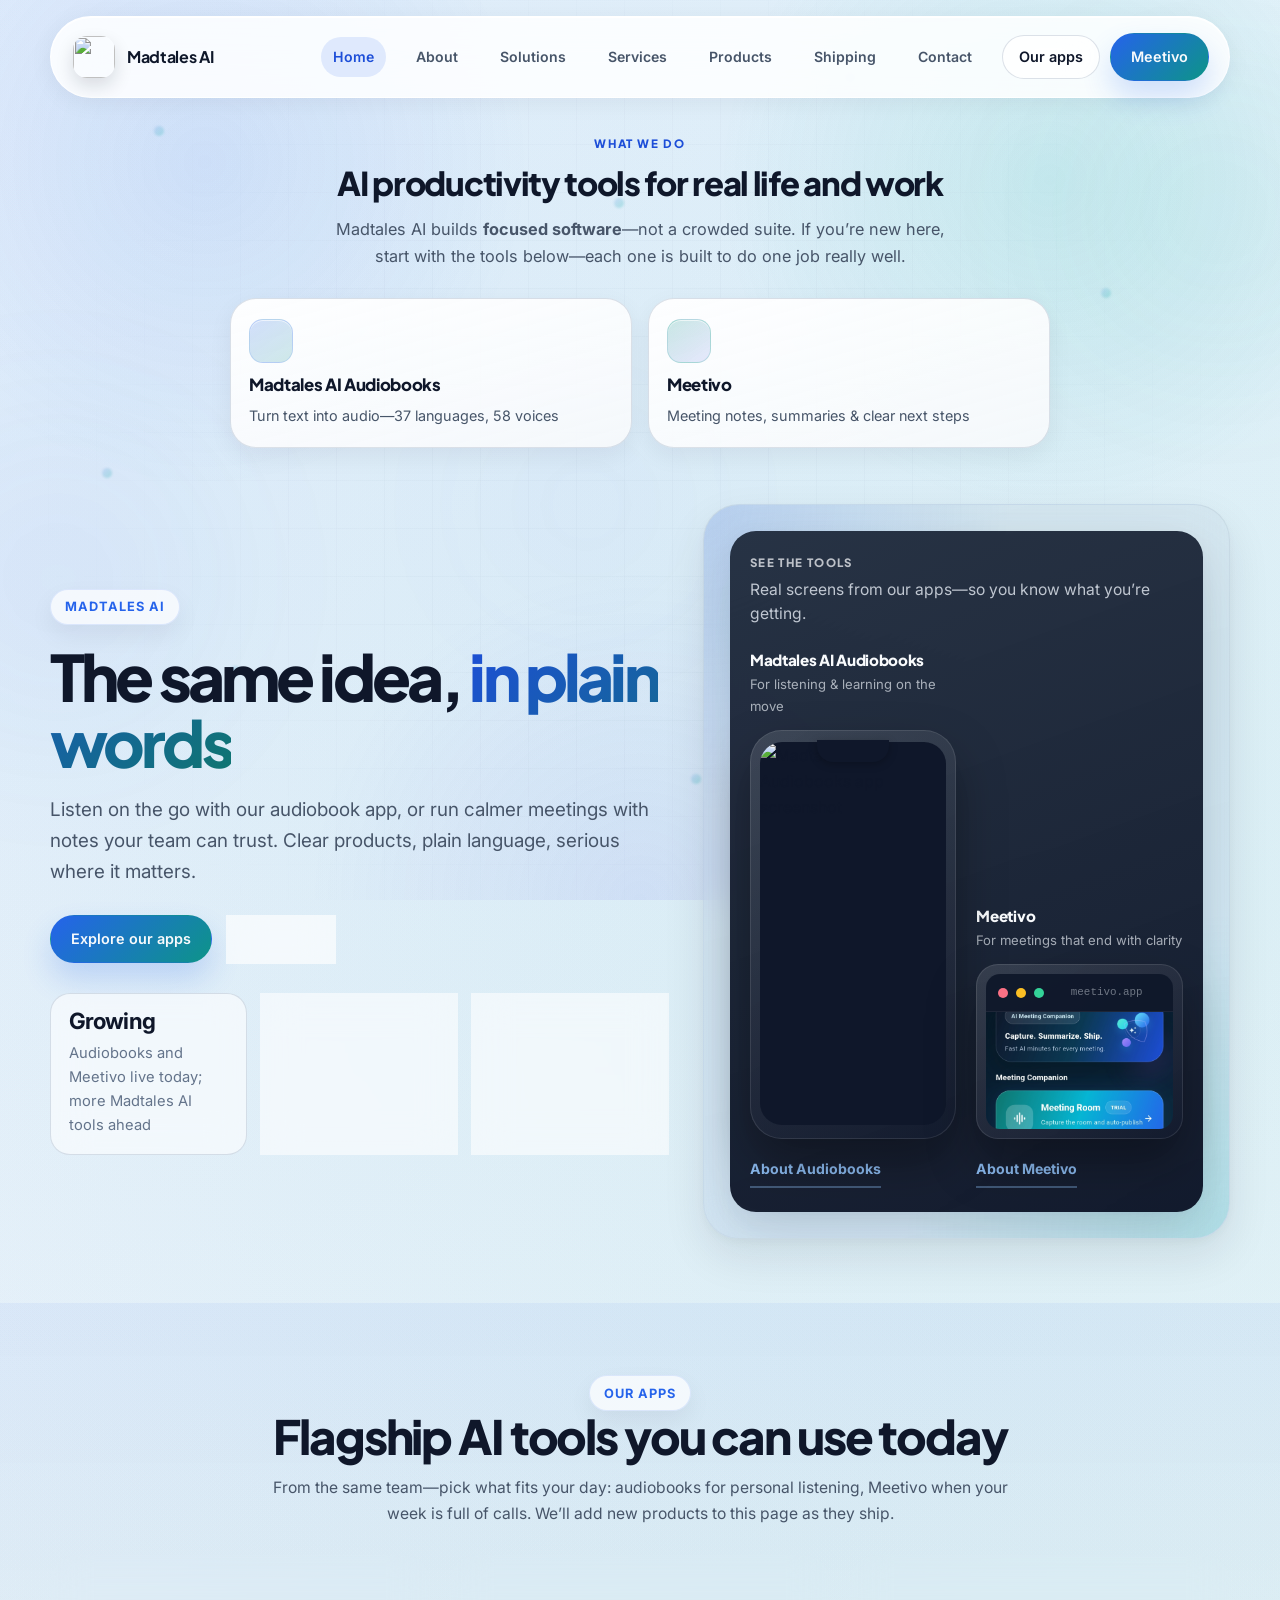
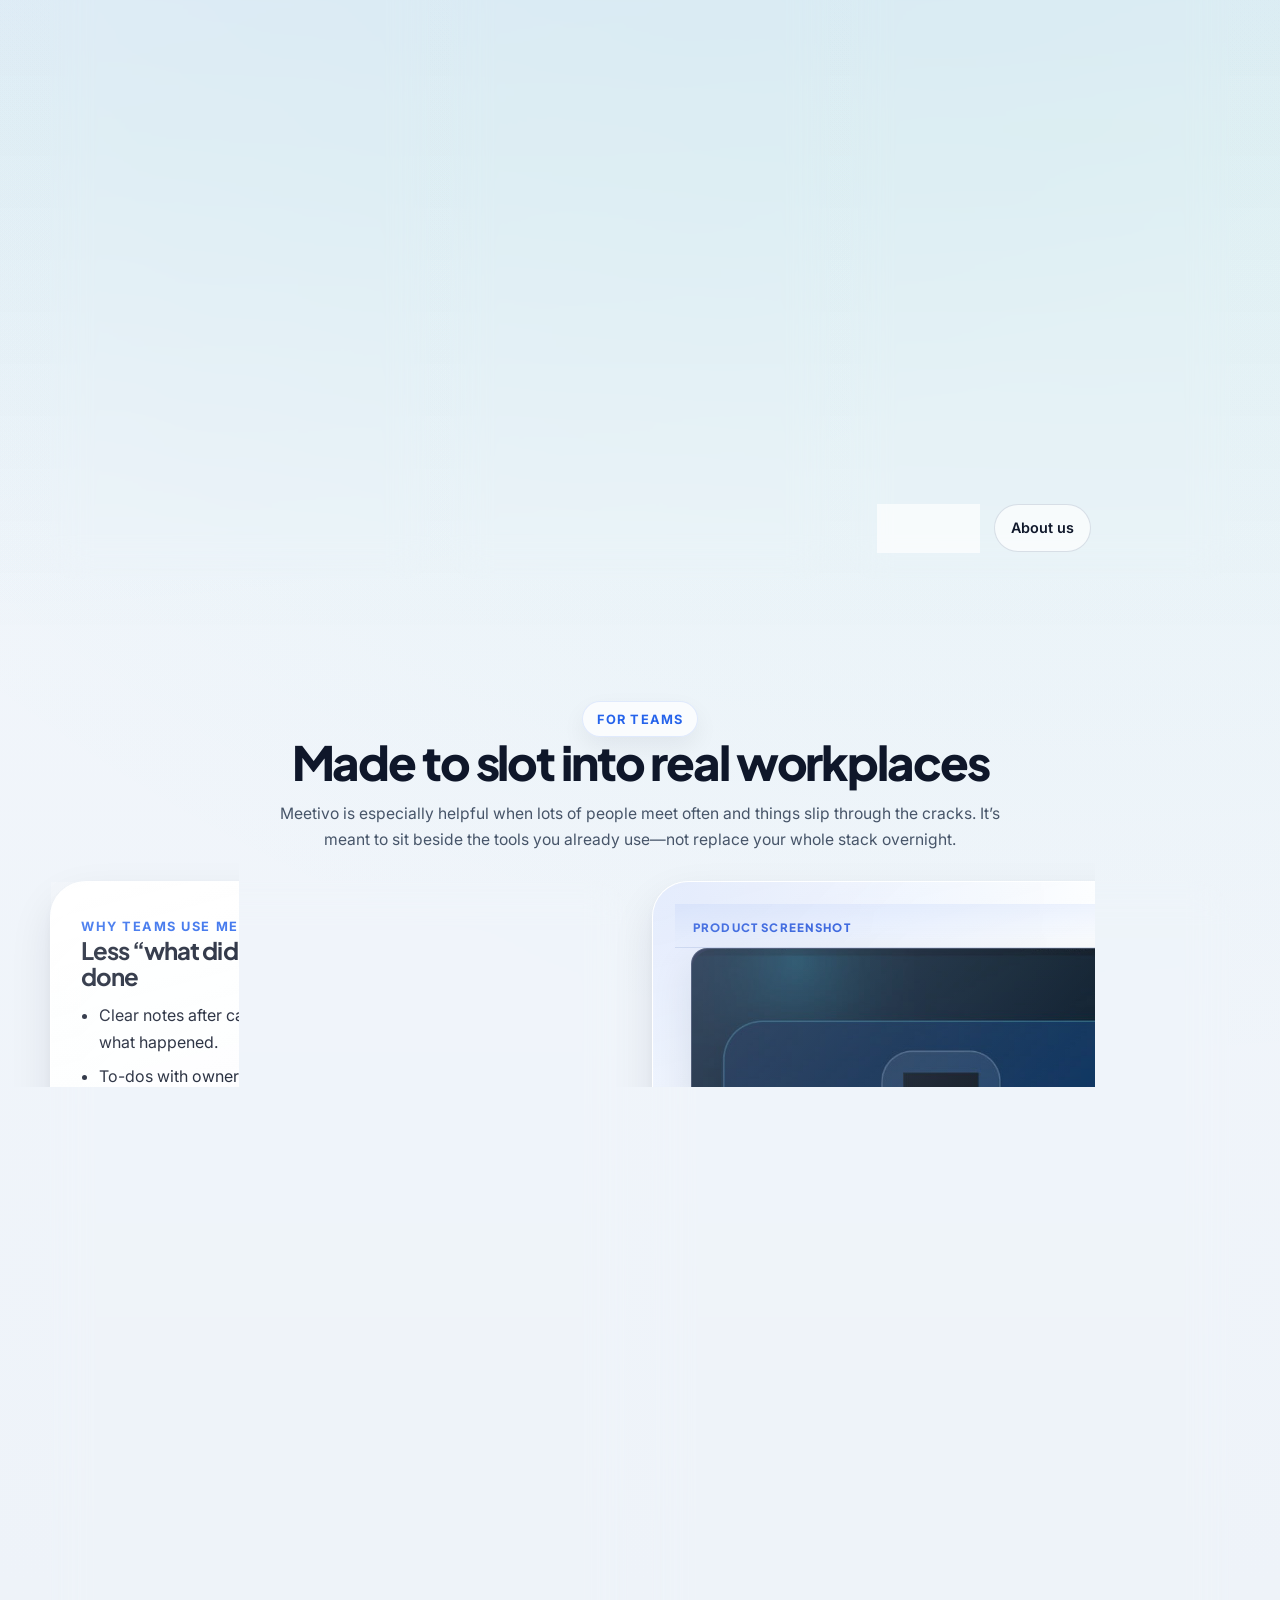
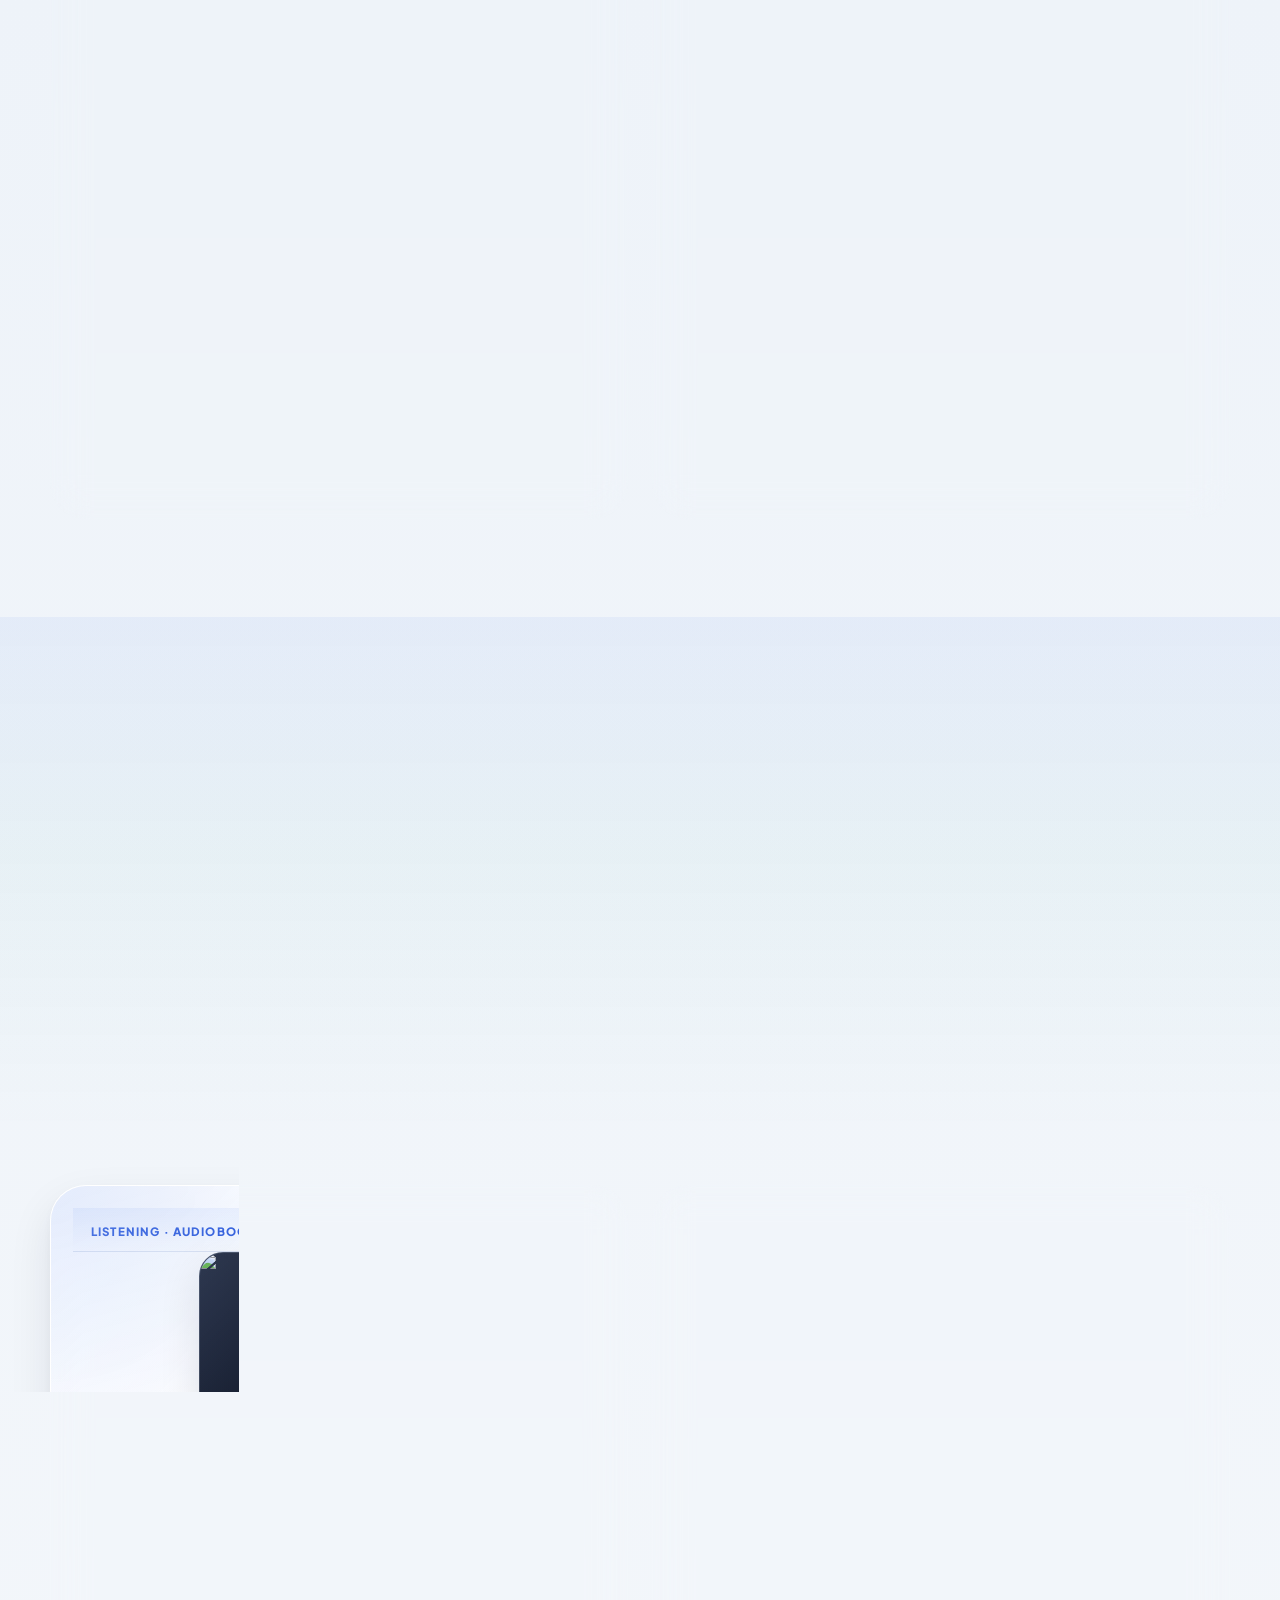
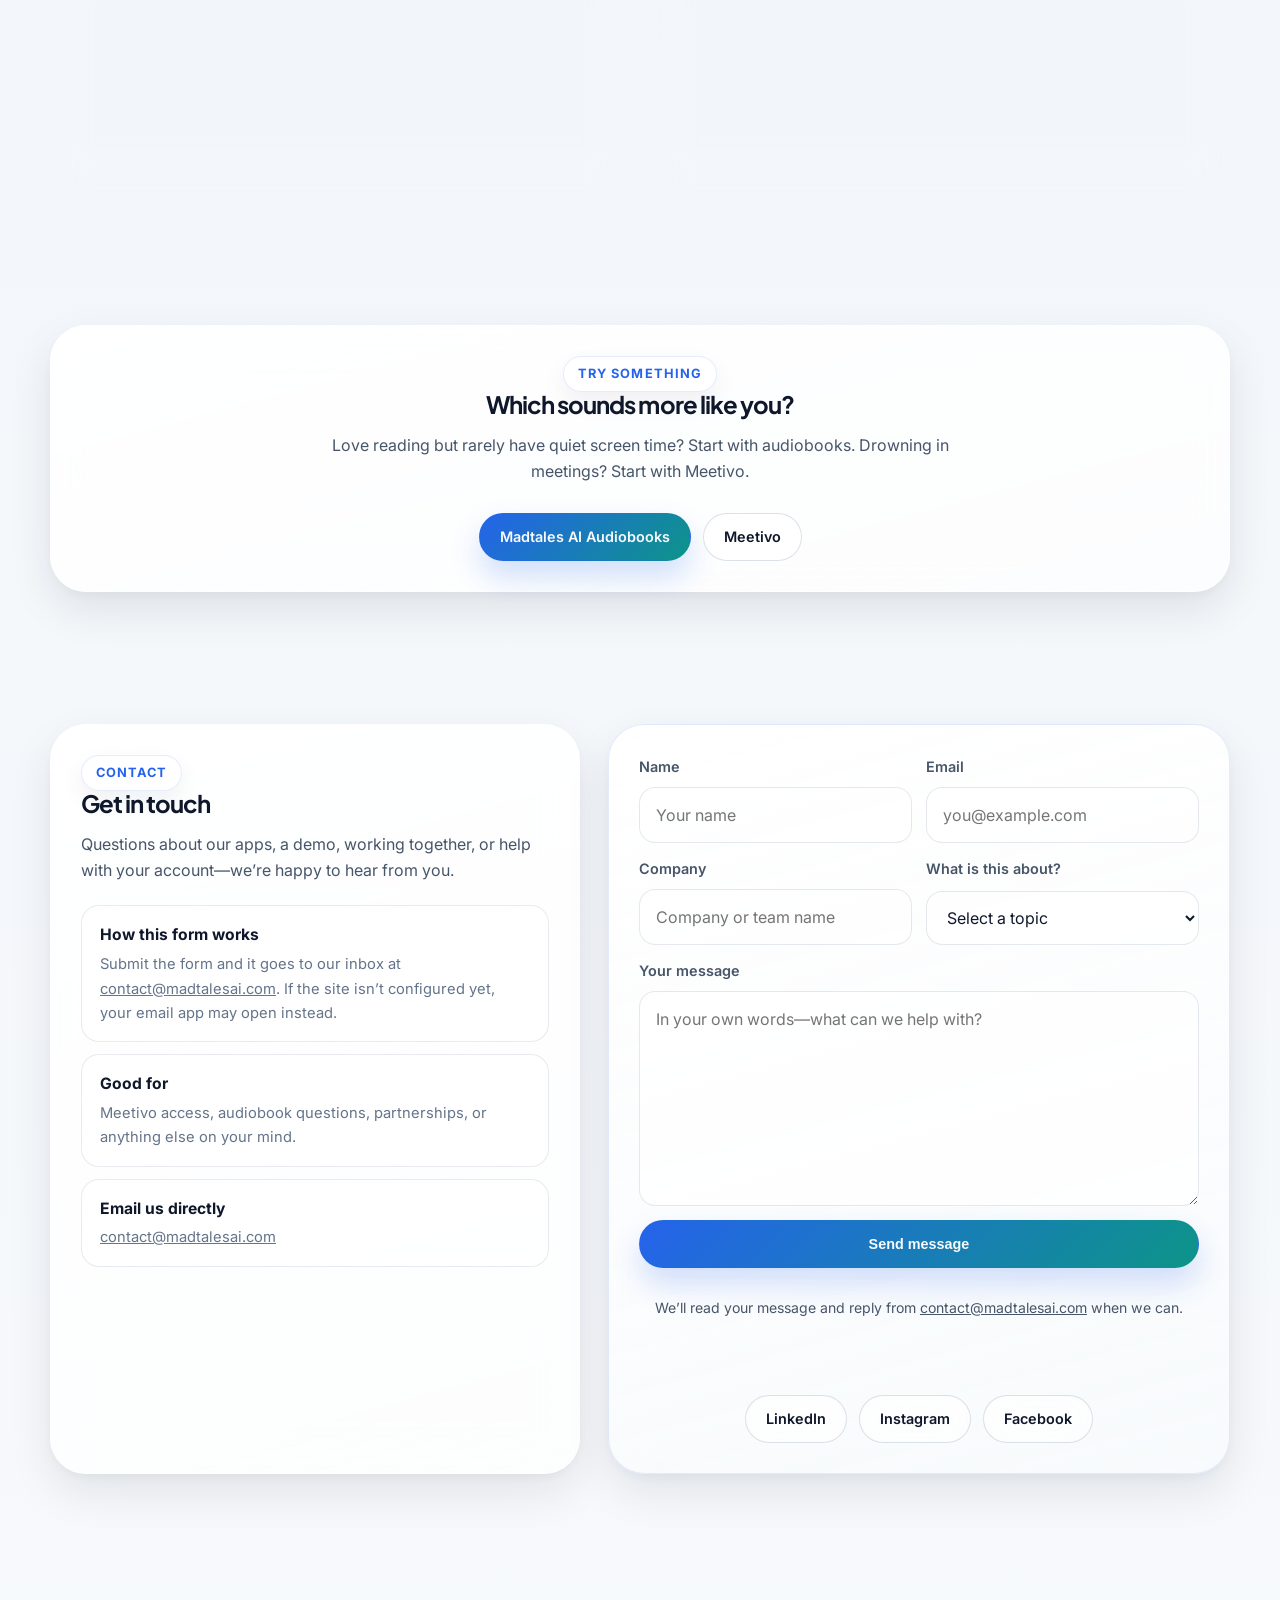
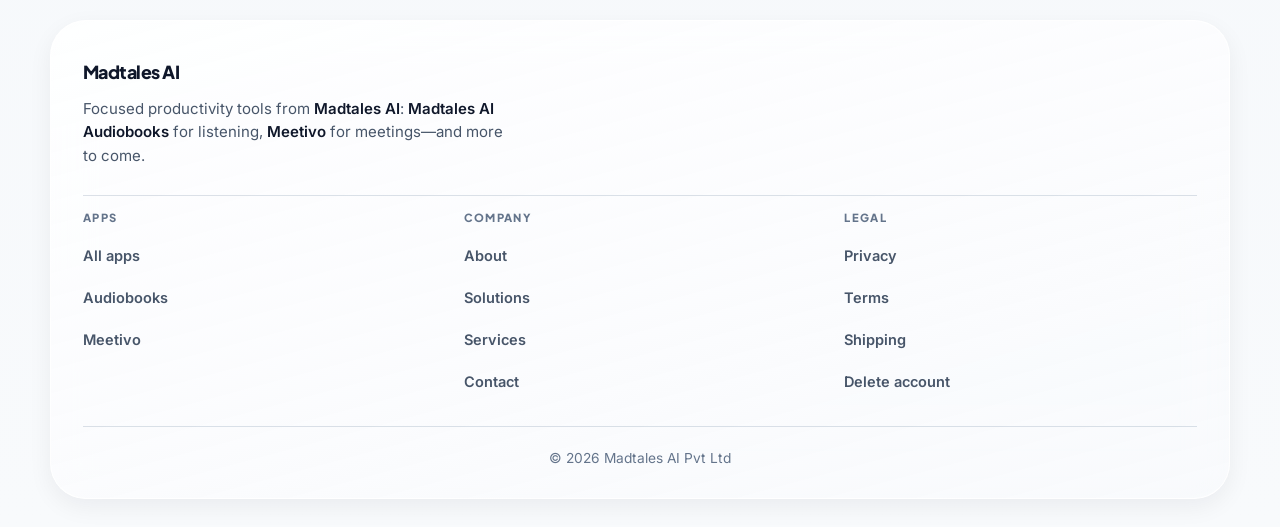
==== commit 1b4169d0: "Updated website" ====
--- a/index.html
+++ b/index.html
@@ -3,23 +3,24 @@
 <head>
   <meta charset="UTF-8">
   <meta name="viewport" content="width=device-width, initial-scale=1.0">
-  <title>AI Productivity Tools | Madtales AI Audiobooks, Meetivo, Meeting Intelligence</title>
-  <meta name="description" content="Madtales AI builds AI productivity tools for modern teams and individuals, including Madtales AI Audiobooks with 37 languages and 58 voices, plus Meetivo for meeting notes, summaries, and team integration workflows.">
+  <!-- Contact form: Web3Forms (https://web3forms.com). Key is public; restrict domains in the Web3Forms dashboard. -->
+  <meta name="web3forms-access-key" content="10eecf90-76f5-4bce-a0dd-438e98454517">
+  <title>Madtales AI | Audiobooks &amp; meeting notes apps</title>
+  <meta name="description" content="Madtales AI builds Madtales AI Audiobooks (37 languages, 58 voices), Meetivo (meeting notes and follow-ups), and more focused productivity tools for real life and work.">
   <meta name="robots" content="index, follow">
   <link rel="canonical" href="https://madtalesai.com/">
-  <meta property="og:title" content="Madtales AI | AI Productivity Ecosystem">
-  <meta property="og:description" content="AI-powered productivity tools for audio storytelling, meeting intelligence, and B2B workflow integration.">
+  <meta property="og:title" content="Madtales AI | Audiobooks &amp; meeting notes">
+  <meta property="og:description" content="Listen with Madtales AI Audiobooks, run calmer meetings with Meetivo—and more productivity tools from one team.">
   <meta property="og:type" content="website">
   <meta property="og:url" content="https://madtalesai.com/">
   <meta property="og:image" content="https://madtalesai.com/app_icon.png">
   <meta name="twitter:card" content="summary_large_image">
-  <meta name="twitter:title" content="Madtales AI | AI Productivity Ecosystem">
-  <meta name="twitter:description" content="AI productivity tools for audio storytelling, meeting intelligence, and B2B workflow integration.">
+  <meta name="twitter:title" content="Madtales AI | Audiobooks &amp; meeting notes">
+  <meta name="twitter:description" content="Audiobooks for listening, Meetivo for meetings, and more apps from Madtales AI.">
   <meta name="twitter:image" content="https://madtalesai.com/app_icon.png">
   <link rel="icon" type="image/x-icon" href="MADTALES LOGO.jpeg">
   <link rel="preconnect" href="https://fonts.googleapis.com">
   <link rel="preconnect" href="https://fonts.gstatic.com" crossorigin>
-  <link href="https://fonts.googleapis.com/css2?family=Inter:wght@400;500;600;700;800&display=swap" rel="stylesheet">
   <link rel="stylesheet" href="style.css">
   <script type="application/ld+json">
     {
@@ -27,7 +28,7 @@
       "@type": "Organization",
       "name": "Madtales AI",
       "email": "contact@madtalesai.com",
-      "description": "Madtales AI builds AI productivity tools including Madtales AI Audiobooks and Meetivo for meeting intelligence.",
+      "description": "Madtales AI builds Madtales AI Audiobooks, Meetivo, and other productivity software for listening, meetings, and everyday work.",
       "makesOffer": [
         {
           "@type": "Offer",
@@ -50,6 +51,7 @@
   </script>
 </head>
 <body>
+  <a class="skip-link" href="#main">Skip to content</a>
   <div class="bg-decoration"></div>
   <div class="particles">
     <div class="particle"></div><div class="particle"></div><div class="particle"></div><div class="particle"></div><div class="particle"></div>
@@ -60,123 +62,144 @@
   <div class="glow-orb glow-orb-3"></div>
 
   <div class="page-shell">
-    <nav class="navbar">
+    <nav class="navbar" aria-label="Main">
       <a href="index.html" class="nav-brand">
-        <img src="app_icon.png" alt="Madtales AI logo" class="logo">
+        <img src="app_icon.png" alt="" class="logo" width="42" height="42">
         <span class="nav-brand-text">Madtales AI</span>
       </a>
 
       <div class="nav-right">
-        <button class="nav-toggle" id="navToggle" aria-label="Open menu">&#9776;</button>
+        <button class="nav-toggle" id="navToggle" type="button" aria-label="Open menu" aria-expanded="false" aria-controls="navLinks">&#9776;</button>
         <div class="nav-links" id="navLinks">
           <a href="index.html" class="active">Home</a>
-          <a href="solutions.html">Industry Solutions</a>
+          <a href="about.html">About</a>
+          <a href="solutions.html">Solutions</a>
           <a href="services.html">Services</a>
           <a href="products.html">Products</a>
           <a href="shipping.html">Shipping</a>
-          <a href="index.html#contact">Contact Us</a>
+          <a href="index.html#contact">Contact</a>
+          <div class="nav-drawer-cta">
+            <a href="products.html" class="button button-ghost nav-drawer-btn">Our apps</a>
+            <a href="index.html#contact" class="button button-primary nav-drawer-btn">Contact us</a>
+          </div>
         </div>
         <div class="nav-actions">
-          <a href="products.html" class="button button-ghost">Explore Products</a>
-          <a href="meetivo.html" class="nav-cta">See Meetivo</a>
+          <a href="products.html" class="button button-ghost">Our apps</a>
+          <a href="meetivo.html" class="nav-cta">Meetivo</a>
         </div>
       </div>
     </nav>
+
+    <main id="main">
+    <section class="intro-strip fade-in" aria-labelledby="intro-strip-heading">
+      <div class="intro-strip-inner">
+        <p class="intro-strip-eyebrow">What we do</p>
+        <h2 id="intro-strip-heading" class="intro-strip-title">AI productivity tools for real life and work</h2>
+        <p class="intro-strip-text">Madtales AI builds <strong>focused software</strong>—not a crowded suite. If you’re new here, start with the tools below—each one is built to do one job really well.</p>
+        <ul class="intro-strip-tools">
+          <li>
+            <a href="madtales.html" class="intro-tool-card">
+              <span class="intro-tool-icon intro-tool-icon--listen" aria-hidden="true"></span>
+              <span class="intro-tool-name">Madtales AI Audiobooks</span>
+              <span class="intro-tool-desc">Turn text into audio—37 languages, 58 voices</span>
+            </a>
+          </li>
+          <li>
+            <a href="meetivo.html" class="intro-tool-card">
+              <span class="intro-tool-icon intro-tool-icon--meet" aria-hidden="true"></span>
+              <span class="intro-tool-name">Meetivo</span>
+              <span class="intro-tool-desc">Meeting notes, summaries &amp; clear next steps</span>
+            </a>
+          </li>
+        </ul>
+      </div>
+    </section>
 
     <section class="hero">
       <div class="hero-grid">
         <div class="hero-copy fade-in">
-          <span class="eyebrow">AI Productivity Ecosystem</span>
-          <h1 class="hero-title">AI-powered productivity tools for <span class="hero-highlight">modern minds</span></h1>
-          <p class="hero-subtitle">From AI audiobooks to intelligent meeting insights, Madtales AI builds focused software for people, teams, and businesses that want faster understanding and cleaner execution.</p>
+          <span class="eyebrow">Madtales AI</span>
+          <h1 class="hero-title">The same idea, <span class="hero-highlight">in plain words</span></h1>
+          <p class="hero-subtitle">Listen on the go with our audiobook app, or run calmer meetings with notes your team can trust. Clear products, plain language, serious where it matters.</p>
           <div class="hero-actions">
-            <a href="products.html" class="button button-primary">Explore Products</a>
-            <a href="index.html#contact" class="button button-secondary">Get Started</a>
+            <a href="products.html" class="button button-primary">Explore our apps</a>
+            <a href="index.html#contact" class="button button-secondary">Talk to us</a>
           </div>
           <div class="hero-metrics">
             <div class="metric">
-              <strong>2</strong>
-              <span>AI apps for knowledge flow and meeting intelligence</span>
+              <strong>Growing</strong>
+              <span>Audiobooks and Meetivo live today; more Madtales AI tools ahead</span>
             </div>
             <div class="metric">
-              <strong>B2B</strong>
-              <span>Integration-ready positioning for teams and enterprise workflows</span>
+              <strong>Teams</strong>
+              <span>Made for everyday work—not only for tech experts</span>
             </div>
             <div class="metric">
               <strong><span class="metric-highlight">37</span> + <span class="metric-highlight">58</span></strong>
-              <span>Madtales AI Audiobooks supports up to 37 languages and 58 voices</span>
+              <span>Listen in up to 37 languages and pick from 58 voices</span>
             </div>
           </div>
         </div>
 
         <div class="hero-visual fade-in">
-          <div class="hero-visual-card ai-feel-panel">
-            <div class="visual-topbar">
-              <div class="visual-dots" aria-hidden="true">
-                <span></span>
-                <span></span>
-                <span></span>
-              </div>
-              <span class="visual-status">AI workspace active</span>
-            </div>
-            <span class="visual-label">Ecosystem snapshot</span>
-            <h3>Explore each app directly from the product ecosystem.</h3>
-            <p>Madtales AI Audiobooks helps users consume ideas through audio in 37 languages with 58 voices. Meetivo helps teams capture decisions, summaries, and action items from meetings.</p>
-            <div class="visual-stack">
-              <div class="visual-meta-strip">
-                <div class="visual-meta-card">
-                  <strong>Listen layer</strong>
-                  <span>AI audiobooks with multilingual voice coverage</span>
-                </div>
-                <div class="visual-meta-card">
-                  <strong>Team layer</strong>
-                  <span>Meeting summaries, owners, and follow-through</span>
-                </div>
-                <div class="visual-meta-card">
-                  <strong>Business layer</strong>
-                  <span>B2B-ready workflows and integration conversations</span>
-                </div>
-              </div>
-              <div class="dashboard-grid">
-                <a href="madtales.html" class="app-link-card visual-less">
-                  <div class="app-card-body">
-                    <h4>Madtales AI Audiobooks</h4>
-                    <p class="app-card-description">AI audiobooks for reading, learning, and immersion with support for 37 languages and 58 voices.</p>
-                    <div class="app-card-badges">
-                      <span class="visual-chip emphasis">37 languages</span>
-                      <span class="visual-chip emphasis">58 voices</span>
-                    </div>
+          <div class="hero-showcase">
+            <p class="hero-showcase-kicker">See the tools</p>
+            <p class="hero-showcase-lead">Real screens from our apps—so you know what you’re getting.</p>
+            <div class="hero-showcase-grid">
+              <figure class="device-showcase">
+                <figcaption class="device-showcase-caption">
+                  <span class="device-showcase-title">Madtales AI Audiobooks</span>
+                  <span class="device-showcase-sub">For listening &amp; learning on the move</span>
+                </figcaption>
+                <div class="device-frame device-frame--phone" role="img" aria-label="Phone frame showing audiobook app">
+                  <div class="device-frame-notch" aria-hidden="true"></div>
+                  <div class="device-frame-screen">
+                    <img src="carousal1.png" alt="Madtales AI Audiobooks app screenshot" width="390" height="844" fetchpriority="high" loading="eager">
                   </div>
-                </a>
-                <a href="meetivo.html" class="app-link-card visual-less">
-                  <div class="app-card-body">
-                    <h4>Meetivo</h4>
-                    <p class="app-card-description">AI meeting minutes, action extraction, and team productivity insights for modern teams.</p>
-                    <div class="app-card-badges">
-                      <span class="visual-chip">AI productivity tools</span>
-                      <span class="visual-chip">Meeting intelligence app</span>
-                    </div>
+                </div>
+                <a href="madtales.html" class="device-showcase-cta">About Audiobooks</a>
+              </figure>
+              <figure class="device-showcase">
+                <figcaption class="device-showcase-caption">
+                  <span class="device-showcase-title">Meetivo</span>
+                  <span class="device-showcase-sub">For meetings that end with clarity</span>
+                </figcaption>
+                <div class="device-frame device-frame--browser" role="img" aria-label="Browser window showing Meetivo">
+                  <div class="device-frame-bar" aria-hidden="true">
+                    <span class="device-frame-dot"></span>
+                    <span class="device-frame-dot"></span>
+                    <span class="device-frame-dot"></span>
+                    <span class="device-frame-url">meetivo.app</span>
                   </div>
-                </a>
-              </div>
-            </div>
-          </div>
-        </div>
-      </div>
-    </section>
-
-    <section class="section">
+                  <div class="device-frame-screen">
+                    <img src="Meetivo.jpeg" alt="Meetivo meeting notes screenshot" width="1200" height="750" loading="lazy">
+                  </div>
+                </div>
+                <a href="meetivo.html" class="device-showcase-cta">About Meetivo</a>
+              </figure>
+            </div>
+          </div>
+        </div>
+      </div>
+    </section>
+
+    <section class="section section--band">
       <div class="container">
         <div class="section-header fade-in">
-          <span class="eyebrow">Products</span>
-          <h2>Two AI products built for high-leverage daily workflows</h2>
-          <p class="section-subtitle">The ecosystem combines creative consumption with operational clarity so the company reads as a premium AI productivity brand with distinct software products.</p>
+          <span class="eyebrow">Our apps</span>
+          <h2>Flagship AI tools you can use today</h2>
+          <p class="section-subtitle">From the same team—pick what fits your day: audiobooks for personal listening, Meetivo when your week is full of calls. We’ll add new products to this page as they ship.</p>
         </div>
         <div class="product-grid">
           <article class="product-card fade-in">
+            <div class="product-card-media">
+              <div class="product-card-frame product-card-frame--tall">
+                <img src="carousal1.png" alt="" class="product-card-img" width="400" height="520" loading="lazy">
+              </div>
+            </div>
             <span class="product-kicker">Madtales AI Audiobooks</span>
-            <h3>AI audiobooks for reading, learning, and immersion</h3>
-            <p>Transform documents, articles, and stories into rich AI audiobook experiences with support for up to 37 languages and 58 voices.</p>
+            <h3>Listen instead of only reading</h3>
+            <p>Turn documents, articles, and stories into audio you can play while you walk, drive, or rest your eyes—up to 37 languages and 58 voices.</p>
             <div class="mini-stat-row">
               <span class="mini-stat emphasis">37 languages</span>
               <span class="mini-stat emphasis">58 voices</span>
@@ -187,24 +210,30 @@
             </div>
           </article>
           <article class="product-card fade-in">
+            <div class="product-card-media">
+              <div class="product-card-frame">
+                <img src="Meetivo.jpeg" alt="" class="product-card-img" width="400" height="260" loading="lazy">
+              </div>
+            </div>
             <span class="product-kicker">Meetivo</span>
-            <h3>Meeting intelligence that captures what matters automatically</h3>
-            <p>Convert discussions into concise summaries, extracted tasks, and operational follow-through so teams spend less time recapping and more time executing.</p>
+            <h3>Meetings without the messy notes</h3>
+            <p>Meetivo drafts summaries and to-dos from your conversations so you spend less time re-explaining what happened and more time doing the work.</p>
             <div class="mini-stat-row">
-              <span class="mini-stat">Auto summaries</span>
-              <span class="mini-stat">Action items</span>
-              <span class="mini-stat">Productivity insights</span>
+              <span class="mini-stat">Summaries</span>
+              <span class="mini-stat">To-do lists</span>
+              <span class="mini-stat">Team-friendly</span>
             </div>
             <div class="hero-actions">
               <a href="meetivo.html" class="button button-primary">View Meetivo</a>
             </div>
           </article>
-          <article class="product-card fade-in">
-            <span class="product-kicker">Platform view</span>
-            <h3>One ecosystem story for users, teams, and future launches</h3>
-            <p>The site now positions Madtales AI around productized AI workflows, which is stronger for brand clarity, partnerships, and search intent around AI productivity software.</p>
+          <article class="product-card product-card--no-media fade-in">
+            <span class="product-kicker">More</span>
+            <h3>Help for companies and bigger projects</h3>
+            <p>We also help organizations plan and build AI-powered products and automations—same calm approach as our apps.</p>
             <div class="hero-actions">
-              <a href="products.html" class="button button-secondary">See Product Hub</a>
+              <a href="services.html" class="button button-secondary">Services</a>
+              <a href="about.html" class="button button-ghost">About us</a>
             </div>
           </article>
         </div>
@@ -214,50 +243,53 @@
     <section class="section">
       <div class="container">
         <div class="section-header fade-in">
-          <span class="eyebrow">B2B Integration</span>
-          <h2>Built to integrate into business workflows, not just individual usage</h2>
-          <p class="section-subtitle">Beyond standalone apps, the platform can fit into team processes and internal productivity systems. Meetivo is the clearest example, where AI summaries and action items can support broader collaboration workflows.</p>
+          <span class="eyebrow">For teams</span>
+          <h2>Made to slot into real workplaces</h2>
+          <p class="section-subtitle">Meetivo is especially helpful when lots of people meet often and things slip through the cracks. It’s meant to sit beside the tools you already use—not replace your whole stack overnight.</p>
         </div>
         <div class="compare-grid">
           <div class="compare-card fade-in">
-            <span class="product-kicker">Meetivo in workflows</span>
-            <h2>Integration-ready meeting intelligence</h2>
+            <span class="product-kicker">Why teams use Meetivo</span>
+            <h2>Less “what did we decide?”—more getting it done</h2>
             <ul>
-              <li>Position Meetivo as an AI layer that strengthens meeting clarity, documentation quality, and execution follow-through.</li>
-              <li>Use it alongside existing collaboration tools, internal knowledge systems, and recurring operating rhythms without forcing a new workflow.</li>
-              <li>Capture summaries, decisions, owners, and action items that can flow into downstream planning, reporting, and accountability processes.</li>
-              <li>Support B2B deployments where productivity software needs to fit naturally into established communication habits across functions and teams.</li>
+              <li>Clear notes after calls so everyone shares the same memory of what happened.</li>
+              <li>To-dos with owners, so follow-up doesn’t live only in someone’s head.</li>
+              <li>Works alongside chat, email, and docs you already rely on.</li>
+              <li>Helpful for managers, sales, operations, and project groups—not only IT teams.</li>
             </ul>
           </div>
-          <div class="visual-card fade-in">
-            <img src="Meetivo_Login.jpeg" alt="Meetivo login and app screenshot">
-            <p class="visual-note">Meetivo is positioned as both a product and an integration-friendly workflow layer for business teams.</p>
-          </div>
-        </div>
-      </div>
-    </section>
-
-    <section class="section">
+          <div class="visual-card visual-card--showcase fade-in">
+            <span class="media-label">Product screenshot</span>
+            <div class="media-chrome">
+              <img src="Meetivo_Login.jpeg" alt="Meetivo login and app screenshot" width="900" height="600" loading="lazy">
+            </div>
+            <p class="visual-note">Meetivo: meeting notes and next steps, without the homework.</p>
+          </div>
+        </div>
+      </div>
+    </section>
+
+    <section class="section section--band">
       <div class="container">
         <div class="section-header fade-in">
-          <span class="eyebrow">Value Proposition</span>
-          <h2>Designed to help people save time, think better, and create more</h2>
+          <span class="eyebrow">Why people like it</span>
+          <h2>Save time, think clearer, get more done</h2>
         </div>
         <div class="features-grid">
           <div class="feature-card fade-in">
             <div class="icon-pill">01</div>
             <h3>Save time</h3>
-            <p>Turn reading into listening and meetings into structured output, reducing the overhead around consumption and coordination.</p>
+            <p>Listen while you move, and let meetings turn into short notes instead of long replays.</p>
           </div>
           <div class="feature-card fade-in">
             <div class="icon-pill">02</div>
             <h3>Think better</h3>
-            <p>Clear summaries, better recall, and calmer interfaces help users and teams focus on signals instead of sifting through noise.</p>
+            <p>Simple screens and plain-language summaries help you spot what matters.</p>
           </div>
           <div class="feature-card fade-in">
             <div class="icon-pill">03</div>
             <h3>Create more</h3>
-            <p>Free up cognitive bandwidth for writing, planning, and building by automating repetitive information work.</p>
+            <p>Spend your energy on the work only you can do—not on retyping the same context again and again.</p>
           </div>
         </div>
       </div>
@@ -265,15 +297,21 @@
 
     <section class="section">
       <div class="container">
-        <div class="split-grid">
-          <div class="visual-card fade-in">
-            <img src="carousal1.png" alt="Madtales AI Audiobooks screenshot">
-            <p class="visual-note">Madtales AI Audiobooks turns text into premium listening with broad language and voice coverage.</p>
-          </div>
-          <div class="visual-card fade-in">
-            <img src="Meetivo.jpeg" alt="Meetivo AI meeting notes screenshot">
-            <p class="visual-note">Meetivo expands the ecosystem into AI meeting notes, summaries, and team productivity software.</p>
-          </div>
+        <div class="split-grid split-grid--showcase">
+          <figure class="visual-card visual-card--showcase fade-in">
+            <span class="media-label">Listening · Audiobooks</span>
+            <div class="media-chrome media-chrome--phoneish">
+              <img src="carousal1.png" alt="Madtales AI Audiobooks screenshot" width="600" height="780" loading="lazy">
+            </div>
+            <figcaption class="visual-note">Your text, read aloud in the language and voice you choose.</figcaption>
+          </figure>
+          <figure class="visual-card visual-card--showcase fade-in">
+            <span class="media-label">Meetings · Meetivo</span>
+            <div class="media-chrome">
+              <img src="Meetivo.jpeg" alt="Meetivo AI meeting notes screenshot" width="900" height="560" loading="lazy">
+            </div>
+            <figcaption class="visual-note">Turn messy meetings into neat, shareable notes.</figcaption>
+          </figure>
         </div>
       </div>
     </section>
@@ -281,12 +319,12 @@
     <section class="section">
       <div class="container">
         <div class="cta-panel fade-in">
-          <span class="eyebrow">Get Started</span>
-          <h2>Choose the workflow you want to accelerate next</h2>
-          <p>Start with Madtales AI Audiobooks for immersive listening, or give your team cleaner meeting outcomes and B2B-ready workflow support with Meetivo.</p>
+          <span class="eyebrow">Try something</span>
+          <h2>Which sounds more like you?</h2>
+          <p>Love reading but rarely have quiet screen time? Start with audiobooks. Drowning in meetings? Start with Meetivo.</p>
           <div class="contact-buttons">
-            <a href="madtales.html" class="button button-primary">Start with Madtales AI Audiobooks</a>
-            <a href="meetivo.html" class="button button-secondary">Explore Meetivo</a>
+            <a href="madtales.html" class="button button-primary">Madtales AI Audiobooks</a>
+            <a href="meetivo.html" class="button button-secondary">Meetivo</a>
           </div>
         </div>
       </div>
@@ -297,19 +335,19 @@
         <div class="contact-layout">
           <div class="contact-card contact-panel fade-in">
             <span class="eyebrow">Contact</span>
-            <h2>Send us your query</h2>
-            <p>Use the form to draft an enquiry to our team. It is set up for product access, B2B integration discussions, partnerships, consulting, and general support.</p>
+            <h2>Get in touch</h2>
+            <p>Questions about our apps, a demo, working together, or help with your account—we’re happy to hear from you.</p>
             <div class="contact-points">
               <div class="contact-point">
-                <strong>Email route</strong>
-                <span>The form opens a prefilled draft to contact@madtalesai.com.</span>
+                <strong>How this form works</strong>
+                <span>Submit the form and it goes to our inbox at <a href="mailto:contact@madtalesai.com">contact@madtalesai.com</a>. If the site isn’t configured yet, your email app may open instead.</span>
               </div>
               <div class="contact-point">
-                <strong>Best for</strong>
-                <span>Meetivo integrations, Madtales partnerships, demos, and business enquiries.</span>
+                <strong>Good for</strong>
+                <span>Meetivo access, audiobook questions, partnerships, or anything else on your mind.</span>
               </div>
               <div class="contact-point">
-                <strong>Direct contact</strong>
+                <strong>Email us directly</strong>
                 <span><a href="mailto:contact@madtalesai.com">contact@madtalesai.com</a></span>
               </div>
             </div>
@@ -317,14 +355,18 @@
 
           <div class="contact-card fade-in">
             <form id="contactForm" class="contact-form">
+              <div class="contact-honeypot" aria-hidden="true">
+                <label for="contactHoneypot">Leave this field empty</label>
+                <input id="contactHoneypot" name="honeypot" type="text" tabindex="-1" autocomplete="off">
+              </div>
               <div class="form-grid">
                 <div class="form-field">
                   <label for="name">Name</label>
                   <input id="name" name="name" type="text" placeholder="Your name" required>
                 </div>
                 <div class="form-field">
-                  <label for="email">Work email</label>
-                  <input id="email" name="email" type="email" placeholder="you@company.com" required>
+                  <label for="email">Email</label>
+                  <input id="email" name="email" type="email" placeholder="you@example.com" required>
                 </div>
               </div>
               <div class="form-grid">
@@ -336,20 +378,21 @@
                   <label for="interest">What is this about?</label>
                   <select id="interest" name="interest" required>
                     <option value="">Select a topic</option>
-                    <option value="Meetivo integration">Meetivo integration</option>
-                    <option value="Madtales partnership">Madtales partnership</option>
-                    <option value="Demo request">Demo request</option>
-                    <option value="Support query">Support query</option>
-                    <option value="General enquiry">General enquiry</option>
+                    <option value="Meetivo">Meetivo</option>
+                    <option value="Madtales AI Audiobooks">Madtales AI Audiobooks</option>
+                    <option value="Demo or trial">Demo or trial</option>
+                    <option value="Help with my account">Help with my account</option>
+                    <option value="Something else">Something else</option>
                   </select>
                 </div>
               </div>
               <div class="form-field">
-                <label for="message">Query</label>
-                <textarea id="message" name="message" rows="7" placeholder="Tell us what you need, what workflow you want to improve, or what you want to integrate." required></textarea>
-              </div>
-              <button type="submit" class="button button-primary">Send Query</button>
-              <p class="form-note">This website is static, so submitting opens your default mail client with a ready-to-send draft addressed to contact@madtalesai.com.</p>
+                <label for="message">Your message</label>
+                <textarea id="message" name="message" rows="7" placeholder="In your own words—what can we help with?" required></textarea>
+              </div>
+              <button type="submit" class="button button-primary" id="contactSubmit">Send message</button>
+              <p class="form-note" id="contactFormNote">We’ll read your message and reply from <a href="mailto:contact@madtalesai.com">contact@madtalesai.com</a> when we can.</p>
+              <p class="contact-form-status" id="contactFormStatus" role="status" aria-live="polite"></p>
             </form>
             <div class="contact-buttons">
               <a href="https://www.linkedin.com/company/madtalesai/" class="contact-email">LinkedIn</a>
@@ -360,9 +403,36 @@
         </div>
       </div>
     </section>
+    </main>
 
     <footer class="footer">
-      <p>&copy; 2025 Madtales AI Pvt Ltd</p>
+      <div class="footer-brand">
+        <span class="footer-logo">Madtales AI</span>
+        <p class="footer-tagline">Focused productivity tools from <strong>Madtales AI</strong>: <strong>Madtales AI Audiobooks</strong> for listening, <strong>Meetivo</strong> for meetings—and more to come.</p>
+      </div>
+      <div class="footer-grid">
+        <div class="footer-col">
+          <span class="footer-heading">Apps</span>
+          <a href="products.html">All apps</a>
+          <a href="madtales.html">Audiobooks</a>
+          <a href="meetivo.html">Meetivo</a>
+        </div>
+        <div class="footer-col">
+          <span class="footer-heading">Company</span>
+          <a href="about.html">About</a>
+          <a href="solutions.html">Solutions</a>
+          <a href="services.html">Services</a>
+          <a href="index.html#contact">Contact</a>
+        </div>
+        <div class="footer-col">
+          <span class="footer-heading">Legal</span>
+          <a href="privacy-policy.html">Privacy</a>
+          <a href="terms.html">Terms</a>
+          <a href="shipping.html">Shipping</a>
+          <a href="delete-account-info.html">Delete account</a>
+        </div>
+      </div>
+      <p class="footer-copy">&copy; 2026 Madtales AI Pvt Ltd</p>
     </footer>
   </div>
 
--- a/style.css
+++ b/style.css
@@ -1,38 +1,46 @@
+@import url("https://fonts.googleapis.com/css2?family=Plus+Jakarta+Sans:wght@500;600;700;800&family=Inter:wght@400;500;600;700&display=swap");
+
 :root {
-  --bg: #f5f7fb;
-  --bg-elevated: rgba(255, 255, 255, 0.72);
-  --bg-elevated-strong: rgba(255, 255, 255, 0.9);
+  --bg: #f4f6fc;
+  --bg-elevated: rgba(255, 255, 255, 0.78);
+  --bg-elevated-strong: rgba(255, 255, 255, 0.92);
   --bg-panel: #ffffff;
-  --bg-dark: #0f172a;
+  --bg-dark: #0c1222;
   --text: #0f172a;
   --text-soft: #475569;
   --text-muted: #64748b;
   --text-inverse: #f8fafc;
-  --line: rgba(148, 163, 184, 0.28);
-  --line-strong: rgba(100, 116, 139, 0.36);
+  --line: rgba(148, 163, 184, 0.32);
+  --line-strong: rgba(100, 116, 139, 0.4);
   --brand: #2563eb;
   --brand-strong: #1d4ed8;
-  --brand-soft: rgba(37, 99, 235, 0.12);
-  --accent: #14b8a6;
-  --accent-soft: rgba(20, 184, 166, 0.14);
+  --brand-soft: rgba(37, 99, 235, 0.14);
+  --accent: #0d9488;
+  --accent-soft: rgba(13, 148, 136, 0.16);
   --violet-soft: rgba(99, 102, 241, 0.14);
-  --shadow-lg: 0 24px 72px rgba(15, 23, 42, 0.12);
-  --shadow-md: 0 16px 38px rgba(15, 23, 42, 0.08);
-  --shadow-sm: 0 8px 20px rgba(15, 23, 42, 0.06);
-  --gradient-brand: linear-gradient(135deg, #2563eb 0%, #14b8a6 100%);
-  --gradient-surface: linear-gradient(180deg, rgba(255, 255, 255, 0.88), rgba(255, 255, 255, 0.6));
-  --radius-xl: 32px;
-  --radius-lg: 24px;
+  --shadow-lg: 0 28px 64px rgba(15, 23, 42, 0.11), 0 8px 24px rgba(15, 23, 42, 0.06);
+  --shadow-md: 0 18px 44px rgba(15, 23, 42, 0.09), 0 4px 12px rgba(15, 23, 42, 0.04);
+  --shadow-sm: 0 8px 24px rgba(15, 23, 42, 0.06);
+  --gradient-brand: linear-gradient(135deg, #2563eb 0%, #0d9488 100%);
+  --gradient-surface: linear-gradient(165deg, rgba(255, 255, 255, 0.94), rgba(255, 255, 255, 0.72));
+  --radius-xl: 36px;
+  --radius-lg: 26px;
   --radius-md: 18px;
   --radius-sm: 12px;
   --nav-height: 82px;
   --font-main: "Inter", -apple-system, BlinkMacSystemFont, "Segoe UI", sans-serif;
+  --font-display: "Plus Jakarta Sans", var(--font-main);
+  --ease-out: cubic-bezier(0.22, 1, 0.36, 1);
 }
 
 * {
   box-sizing: border-box;
   margin: 0;
   padding: 0;
+}
+
+figure {
+  margin: 0;
 }
 
 html {
@@ -68,6 +76,83 @@
   color: inherit;
 }
 
+h1,
+h2,
+h3,
+h4,
+h5,
+h6,
+.main-title,
+.hero-title,
+.product-title,
+.showcase-title,
+.section-header h2,
+.footer-logo,
+.nav-brand-text {
+  font-family: var(--font-display);
+}
+
+.skip-link {
+  position: absolute;
+  top: -120px;
+  left: 20px;
+  z-index: 10001;
+  padding: 12px 20px;
+  border-radius: var(--radius-sm);
+  background: var(--text);
+  color: var(--text-inverse);
+  font-family: var(--font-display);
+  font-weight: 700;
+  font-size: 0.9rem;
+  text-decoration: none;
+  box-shadow: var(--shadow-md);
+  transition: top 0.2s var(--ease-out);
+}
+
+.skip-link:focus {
+  top: 20px;
+  outline: 3px solid var(--accent);
+  outline-offset: 3px;
+}
+
+:focus-visible {
+  outline: 2px solid var(--brand);
+  outline-offset: 3px;
+}
+
+button:focus-visible,
+.nav-toggle:focus-visible,
+input:focus-visible,
+select:focus-visible,
+textarea:focus-visible {
+  outline: 2px solid var(--brand-strong);
+  outline-offset: 2px;
+}
+
+@media (prefers-reduced-motion: reduce) {
+  html {
+    scroll-behavior: auto;
+  }
+
+  .fade-in {
+    transition: opacity 0.35s ease;
+    transform: none !important;
+  }
+
+  .fade-in.visible,
+  .fade-in.show {
+    transform: none !important;
+  }
+
+  .particle {
+    animation: none !important;
+  }
+
+  .intro-tool-card:hover {
+    transform: none;
+  }
+}
+
 img,
 video {
   display: block;
@@ -147,6 +232,8 @@
 .page-shell {
   position: relative;
   z-index: 1;
+  padding-left: max(0px, env(safe-area-inset-left, 0px));
+  padding-right: max(0px, env(safe-area-inset-right, 0px));
 }
 
 .container {
@@ -165,12 +252,14 @@
   width: min(1180px, calc(100% - 24px));
   height: var(--nav-height);
   margin: 16px auto 0;
-  padding: 16px 22px;
-  border: 1px solid rgba(255, 255, 255, 0.72);
+  padding: 14px 20px 14px 22px;
+  border: 1px solid rgba(255, 255, 255, 0.85);
   border-radius: 999px;
-  background: rgba(255, 255, 255, 0.78);
-  backdrop-filter: blur(20px);
-  box-shadow: 0 10px 30px rgba(15, 23, 42, 0.06);
+  background: rgba(255, 255, 255, 0.86);
+  backdrop-filter: blur(24px) saturate(1.2);
+  box-shadow:
+    0 4px 24px rgba(15, 23, 42, 0.06),
+    0 1px 0 rgba(255, 255, 255, 0.9) inset;
 }
 
 .minimal-navbar {
@@ -214,14 +303,42 @@
 .nav-links a {
   color: var(--text-soft);
   text-decoration: none;
-  font-size: 0.9rem;
-  font-weight: 500;
-  transition: color 0.2s ease, opacity 0.2s ease;
-}
-
-.nav-links a:hover,
+  font-size: 0.88rem;
+  font-weight: 600;
+  padding: 8px 12px;
+  border-radius: 999px;
+  transition: color 0.2s var(--ease-out), background 0.2s var(--ease-out);
+}
+
+.nav-links a:hover {
+  color: var(--brand-strong);
+  background: rgba(37, 99, 235, 0.08);
+}
+
 .nav-links a.active {
-  color: var(--text);
+  color: var(--brand-strong);
+  background: rgba(37, 99, 235, 0.12);
+}
+
+.nav-drawer-cta {
+  display: none;
+}
+
+@media (max-width: 860px) {
+  .nav-drawer-cta {
+    display: flex;
+    flex-direction: column;
+    gap: 10px;
+    width: 100%;
+    margin-top: 14px;
+    padding-top: 14px;
+    border-top: 1px solid rgba(148, 163, 184, 0.35);
+  }
+
+  .nav-drawer-cta .nav-drawer-btn {
+    width: 100%;
+    justify-content: center;
+  }
 }
 
 .nav-actions {
@@ -232,15 +349,25 @@
 
 .nav-toggle {
   display: none;
-  width: 44px;
-  height: 44px;
+  width: 46px;
+  height: 46px;
   border: 1px solid var(--line);
-  border-radius: 14px;
-  background: rgba(255, 255, 255, 0.68);
+  border-radius: 16px;
+  background: rgba(255, 255, 255, 0.9);
   color: var(--text);
-  font-size: 1.3rem;
+  font-size: 1.35rem;
   line-height: 1;
   cursor: pointer;
+  transition: background 0.2s ease, border-color 0.2s ease, transform 0.15s ease;
+}
+
+.nav-toggle:hover {
+  background: #fff;
+  border-color: rgba(37, 99, 235, 0.25);
+}
+
+.nav-toggle:active {
+  transform: scale(0.97);
 }
 
 .button,
@@ -269,6 +396,19 @@
   transform: translateY(-2px);
 }
 
+.button:active,
+.nav-cta:active,
+.product-cta:active {
+  transform: translateY(0);
+}
+
+.button:disabled {
+  opacity: 0.65;
+  cursor: not-allowed;
+  transform: none;
+  pointer-events: none;
+}
+
 .button-primary,
 .nav-cta,
 .product-cta {
@@ -354,7 +494,416 @@
 }
 
 .hero {
-  padding: 54px 0 40px;
+  padding: 48px 0 56px;
+}
+
+.intro-strip {
+  padding: 36px 0 8px;
+  width: min(1180px, calc(100% - 48px));
+  margin: 0 auto;
+}
+
+.intro-strip-inner {
+  text-align: center;
+  max-width: 820px;
+  margin: 0 auto;
+}
+
+.intro-strip-eyebrow {
+  font-family: var(--font-display);
+  font-size: 0.72rem;
+  font-weight: 800;
+  letter-spacing: 0.14em;
+  text-transform: uppercase;
+  color: var(--brand-strong);
+  margin: 0 0 12px;
+}
+
+.intro-strip-title {
+  font-family: var(--font-display);
+  font-size: clamp(1.45rem, 3.2vw, 2.05rem);
+  font-weight: 800;
+  letter-spacing: -0.04em;
+  line-height: 1.12;
+  color: var(--text);
+  margin: 0;
+}
+
+.intro-strip-text {
+  margin: 14px auto 0;
+  max-width: 640px;
+  font-size: 1.02rem;
+  line-height: 1.65;
+  color: var(--text-soft);
+}
+
+.intro-strip-tools {
+  list-style: none;
+  margin: 28px 0 0;
+  padding: 0;
+  display: grid;
+  grid-template-columns: repeat(2, minmax(0, 1fr));
+  gap: 16px;
+  text-align: left;
+}
+
+.intro-tool-card {
+  display: flex;
+  flex-direction: column;
+  align-items: flex-start;
+  gap: 8px;
+  padding: 20px 20px 20px 18px;
+  border-radius: var(--radius-lg);
+  border: 1px solid var(--line);
+  background: linear-gradient(165deg, rgba(255, 255, 255, 0.95), rgba(248, 250, 252, 0.88));
+  box-shadow: var(--shadow-sm);
+  text-decoration: none;
+  color: inherit;
+  transition: transform 0.25s var(--ease-out), box-shadow 0.25s ease, border-color 0.2s ease;
+  min-height: 100%;
+}
+
+.intro-tool-card:hover {
+  transform: translateY(-4px);
+  box-shadow: var(--shadow-md);
+  border-color: rgba(37, 99, 235, 0.22);
+}
+
+.intro-tool-icon {
+  width: 44px;
+  height: 44px;
+  border-radius: 14px;
+  flex-shrink: 0;
+}
+
+.intro-tool-icon--listen {
+  background: linear-gradient(145deg, rgba(37, 99, 235, 0.2), rgba(13, 148, 136, 0.18));
+  border: 1px solid rgba(37, 99, 235, 0.15);
+  box-shadow: inset 0 1px 0 rgba(255, 255, 255, 0.6);
+}
+
+.intro-tool-icon--meet {
+  background: linear-gradient(145deg, rgba(13, 148, 136, 0.22), rgba(99, 102, 241, 0.14));
+  border: 1px solid rgba(13, 148, 136, 0.2);
+  box-shadow: inset 0 1px 0 rgba(255, 255, 255, 0.6);
+}
+
+.intro-tool-name {
+  font-family: var(--font-display);
+  font-weight: 800;
+  font-size: 1.05rem;
+  letter-spacing: -0.02em;
+  color: var(--text);
+}
+
+.intro-tool-desc {
+  font-size: 0.9rem;
+  color: var(--text-soft);
+  line-height: 1.45;
+}
+
+.hero-showcase {
+  position: relative;
+  z-index: 1;
+  width: 100%;
+}
+
+.hero-showcase-kicker {
+  font-family: var(--font-display);
+  font-size: 0.72rem;
+  font-weight: 800;
+  letter-spacing: 0.12em;
+  text-transform: uppercase;
+  color: rgba(248, 250, 252, 0.72);
+  margin: 0 0 6px;
+}
+
+.hero-showcase-lead {
+  margin: 0 0 22px;
+  font-size: 0.98rem;
+  line-height: 1.5;
+  color: rgba(226, 232, 240, 0.82);
+  max-width: 420px;
+}
+
+.hero-showcase-grid {
+  display: grid;
+  grid-template-columns: repeat(2, minmax(0, 1fr));
+  gap: 20px;
+  align-items: end;
+}
+
+figure.device-showcase {
+  margin: 0;
+  display: flex;
+  flex-direction: column;
+  gap: 12px;
+}
+
+.device-showcase-caption {
+  display: flex;
+  flex-direction: column;
+  gap: 2px;
+  order: -1;
+}
+
+.device-showcase-title {
+  font-family: var(--font-display);
+  font-weight: 800;
+  font-size: 0.95rem;
+  color: #f8fafc;
+  letter-spacing: -0.02em;
+}
+
+.device-showcase-sub {
+  font-size: 0.82rem;
+  color: rgba(226, 232, 240, 0.7);
+}
+
+.device-frame {
+  position: relative;
+  border-radius: 22px;
+  background: linear-gradient(145deg, rgba(255, 255, 255, 0.12), rgba(15, 23, 42, 0.5));
+  padding: 10px;
+  box-shadow:
+    0 24px 48px rgba(0, 0, 0, 0.35),
+    0 0 0 1px rgba(255, 255, 255, 0.1) inset;
+}
+
+.device-frame--phone {
+  max-width: 220px;
+  margin: 0 auto;
+  border-radius: 32px;
+  padding: 12px 10px 14px;
+}
+
+.device-frame-notch {
+  position: absolute;
+  top: 10px;
+  left: 50%;
+  transform: translateX(-50%);
+  width: 72px;
+  height: 22px;
+  background: #0f172a;
+  border-radius: 0 0 16px 16px;
+  z-index: 2;
+  box-shadow: 0 2px 8px rgba(0, 0, 0, 0.25);
+}
+
+.device-frame--phone .device-frame-screen {
+  border-radius: 22px;
+  overflow: hidden;
+  background: #0f172a;
+  aspect-ratio: 9 / 18.5;
+}
+
+.device-frame--browser .device-frame-screen {
+  border-radius: 0 0 14px 14px;
+  overflow: hidden;
+  background: #0f172a;
+  aspect-ratio: 16 / 10;
+}
+
+.device-frame-screen img {
+  width: 100%;
+  height: 100%;
+  object-fit: cover;
+  display: block;
+}
+
+.device-frame-bar {
+  display: flex;
+  align-items: center;
+  gap: 8px;
+  padding: 10px 12px;
+  background: rgba(15, 23, 42, 0.92);
+  border-radius: 14px 14px 0 0;
+  border-bottom: 1px solid rgba(255, 255, 255, 0.06);
+  min-width: 0;
+}
+
+.device-frame-dot {
+  width: 10px;
+  height: 10px;
+  border-radius: 999px;
+  background: rgba(255, 255, 255, 0.12);
+}
+
+.device-frame-dot:nth-child(1) {
+  background: #fb7185;
+}
+
+.device-frame-dot:nth-child(2) {
+  background: #fbbf24;
+}
+
+.device-frame-dot:nth-child(3) {
+  background: #34d399;
+}
+
+.device-frame-url {
+  flex: 1;
+  min-width: 0;
+  text-align: center;
+  font-size: 0.68rem;
+  color: rgba(226, 232, 240, 0.45);
+  font-family: ui-monospace, monospace;
+  overflow: hidden;
+  text-overflow: ellipsis;
+  white-space: nowrap;
+}
+
+.device-showcase-cta {
+  font-size: 0.88rem;
+  font-weight: 700;
+  color: rgba(147, 197, 253, 0.95);
+  text-decoration: none;
+  align-self: flex-start;
+  padding: 6px 0;
+  border-bottom: 2px solid rgba(147, 197, 253, 0.35);
+  transition: color 0.2s ease, border-color 0.2s ease;
+}
+
+.device-showcase-cta:hover {
+  color: #fff;
+  border-bottom-color: rgba(255, 255, 255, 0.55);
+}
+
+.hero-visual .hero-showcase {
+  padding: 22px 20px 24px;
+  border-radius: 26px;
+  background: linear-gradient(160deg, rgba(30, 41, 59, 0.95), rgba(15, 23, 42, 0.98));
+  box-shadow: var(--shadow-lg);
+}
+
+.product-card-media {
+  margin: -26px -26px 18px;
+  border-radius: var(--radius-lg) var(--radius-lg) 0 0;
+  overflow: hidden;
+}
+
+.product-card-frame {
+  position: relative;
+  border-radius: var(--radius-md);
+  overflow: hidden;
+  border: 1px solid rgba(148, 163, 184, 0.25);
+  background: linear-gradient(180deg, #f1f5f9, #e2e8f0);
+  aspect-ratio: 16 / 10;
+  box-shadow: 0 12px 32px rgba(15, 23, 42, 0.08);
+}
+
+.product-card-frame--tall {
+  aspect-ratio: 4 / 5;
+  max-height: 220px;
+}
+
+.product-card-img {
+  width: 100%;
+  height: 100%;
+  object-fit: cover;
+  display: block;
+}
+
+.product-card--no-media .product-card-media {
+  display: none;
+}
+
+.product-card--no-media {
+  background: linear-gradient(165deg, rgba(255, 255, 255, 0.92), rgba(241, 245, 249, 0.85));
+  border: 1px dashed rgba(37, 99, 235, 0.22);
+}
+
+.visual-card--showcase {
+  padding: 0;
+  overflow: hidden;
+  display: flex;
+  flex-direction: column;
+}
+
+.visual-card--showcase .media-label {
+  display: block;
+  padding: 14px 18px 10px;
+  font-family: var(--font-display);
+  font-size: 0.72rem;
+  font-weight: 800;
+  letter-spacing: 0.1em;
+  text-transform: uppercase;
+  color: var(--brand-strong);
+  background: linear-gradient(180deg, rgba(37, 99, 235, 0.08), transparent);
+  border-bottom: 1px solid rgba(148, 163, 184, 0.2);
+}
+
+.media-chrome {
+  margin: 0 16px;
+  border-radius: 16px;
+  overflow: hidden;
+  border: 1px solid rgba(148, 163, 184, 0.28);
+  background: #0f172a;
+  box-shadow: 0 16px 40px rgba(15, 23, 42, 0.12);
+  line-height: 0;
+}
+
+.media-chrome img {
+  width: 100%;
+  height: auto;
+  display: block;
+}
+
+.media-chrome--phoneish {
+  max-width: 280px;
+  margin: 0 auto;
+  border-radius: 24px;
+}
+
+.visual-card--showcase .visual-note {
+  padding: 16px 18px 20px;
+  margin: 0;
+}
+
+.split-grid--showcase {
+  gap: 28px;
+  align-items: stretch;
+}
+
+.section.section--band,
+.products.section--band,
+.about-section.section--band,
+.shipping.section--band {
+  position: relative;
+  padding: 72px 0;
+  margin: 8px 0;
+}
+
+.section.section--band::before,
+.products.section--band::before,
+.about-section.section--band::before,
+.shipping.section--band::before {
+  content: "";
+  position: absolute;
+  inset: 0;
+  left: 50%;
+  width: 100vw;
+  transform: translateX(-50%);
+  z-index: -1;
+  background: linear-gradient(
+    180deg,
+    rgba(37, 99, 235, 0.055) 0%,
+    rgba(13, 148, 136, 0.04) 45%,
+    transparent 100%
+  );
+  pointer-events: none;
+}
+
+.section.section--band .container,
+.products.section--band .container {
+  position: relative;
+  z-index: 1;
+}
+
+.about-section.section--band .about-grid,
+.shipping.section--band .shipping-grid {
+  position: relative;
+  z-index: 1;
 }
 
 .hero-grid,
@@ -365,6 +914,19 @@
   align-items: center;
   width: min(1180px, calc(100% - 48px));
   margin: 0 auto;
+}
+
+.hero-grid > *,
+.hero-main > *,
+.products-container > *,
+.split-grid > *,
+.compare-grid > *,
+.product-grid > *,
+.service-grid > *,
+.solution-split > *,
+.contact-layout > *,
+.cta-grid > * {
+  min-width: 0;
 }
 
 .hero-copy,
@@ -474,6 +1036,8 @@
 
 .hero-visual {
   padding: 26px;
+  background: linear-gradient(165deg, rgba(15, 23, 42, 0.04), rgba(37, 99, 235, 0.06));
+  border: 1px solid rgba(148, 163, 184, 0.2);
 }
 
 .hero-visual::before,
@@ -694,9 +1258,10 @@
 }
 
 .section-header h2 {
-  font-size: clamp(1.8rem, 3.6vw, 2.8rem);
-  line-height: 1.08;
-  letter-spacing: -0.05em;
+  font-size: clamp(1.85rem, 3.8vw, 2.95rem);
+  line-height: 1.06;
+  letter-spacing: -0.045em;
+  font-weight: 800;
 }
 
 .section-subtitle {
@@ -1147,6 +1712,34 @@
   background: rgba(255, 255, 255, 0.12);
 }
 
+.app-link-card {
+  position: relative;
+  padding-bottom: 52px;
+}
+
+.app-link-card::after {
+  content: "→";
+  position: absolute;
+  right: 20px;
+  bottom: 20px;
+  width: 40px;
+  height: 40px;
+  border-radius: 14px;
+  background: rgba(255, 255, 255, 0.12);
+  border: 1px solid rgba(255, 255, 255, 0.14);
+  display: flex;
+  align-items: center;
+  justify-content: center;
+  font-size: 1.1rem;
+  font-weight: 700;
+  transition: transform 0.25s var(--ease-out), background 0.25s ease;
+}
+
+.app-link-card:hover::after {
+  transform: translateX(4px);
+  background: rgba(255, 255, 255, 0.18);
+}
+
 .app-link-card img {
   width: 100%;
   aspect-ratio: 16 / 10;
@@ -1446,8 +2039,17 @@
 .contact-layout {
   display: grid;
   grid-template-columns: 0.92fr 1.08fr;
-  gap: 24px;
+  gap: 28px;
   align-items: stretch;
+}
+
+#contact .contact-card {
+  box-shadow: var(--shadow-md);
+}
+
+#contact .contact-card:has(form) {
+  border: 1px solid rgba(37, 99, 235, 0.12);
+  background: linear-gradient(165deg, rgba(255, 255, 255, 0.96), rgba(248, 250, 252, 0.88));
 }
 
 .contact-panel {
@@ -1485,6 +2087,7 @@
 }
 
 .contact-form {
+  position: relative;
   display: grid;
   gap: 14px;
   text-align: left;
@@ -1533,6 +2136,46 @@
   font-size: 0.88rem;
 }
 
+.contact-honeypot {
+  position: absolute;
+  width: 1px;
+  height: 1px;
+  padding: 0;
+  margin: -1px;
+  overflow: hidden;
+  clip: rect(0, 0, 0, 0);
+  white-space: nowrap;
+  border: 0;
+}
+
+.contact-honeypot label {
+  position: absolute;
+  width: 1px;
+  height: 1px;
+  padding: 0;
+  margin: -1px;
+  overflow: hidden;
+  clip: rect(0, 0, 0, 0);
+  white-space: nowrap;
+  border: 0;
+}
+
+.contact-form-status {
+  margin: 0;
+  min-height: 1.4em;
+  font-size: 0.92rem;
+  font-weight: 600;
+  color: var(--text-soft);
+}
+
+.contact-form-status--success {
+  color: #0f766e;
+}
+
+.contact-form-status--error {
+  color: #b91c1c;
+}
+
 .privacy-policy,
 .legal-container {
   width: min(980px, calc(100% - 48px));
@@ -1561,14 +2204,125 @@
 
 .footer {
   width: min(1180px, calc(100% - 48px));
-  margin: 0 auto 26px;
-  padding: 24px 28px;
-  border: 1px solid rgba(255, 255, 255, 0.72);
-  border-radius: 24px;
-  background: rgba(248, 250, 252, 0.72);
-  backdrop-filter: blur(18px);
+  margin: 56px auto 28px;
+  padding: 36px 32px 28px;
+  border: 1px solid rgba(255, 255, 255, 0.85);
+  border-radius: var(--radius-xl);
+  background: linear-gradient(165deg, rgba(255, 255, 255, 0.88), rgba(248, 250, 252, 0.75));
+  backdrop-filter: blur(20px) saturate(1.1);
   color: var(--text-muted);
+  text-align: left;
+  box-shadow: var(--shadow-sm);
+  display: flex;
+  flex-direction: column;
+  gap: 28px;
+}
+
+.footer-brand {
+  max-width: 420px;
+}
+
+.footer-logo {
+  display: block;
+  font-size: 1.12rem;
+  font-weight: 800;
+  color: var(--text);
+  letter-spacing: -0.03em;
+  margin-bottom: 10px;
+}
+
+.footer-tagline {
+  margin: 0;
+  font-size: 0.94rem;
+  line-height: 1.55;
+  color: var(--text-soft);
+}
+
+.footer-tagline strong {
+  color: var(--text);
+  font-weight: 600;
+}
+
+.footer-grid {
+  display: grid;
+  grid-template-columns: repeat(3, minmax(0, 1fr));
+  gap: 24px 28px;
+  padding-top: 12px;
+  border-top: 1px solid var(--line);
+}
+
+.footer-col {
+  display: flex;
+  flex-direction: column;
+  gap: 10px;
+}
+
+.footer-heading {
+  font-family: var(--font-display);
+  font-size: 0.7rem;
+  font-weight: 800;
+  letter-spacing: 0.12em;
+  text-transform: uppercase;
+  color: var(--text-muted);
+  margin-bottom: 4px;
+}
+
+.footer-col a {
+  font-size: 0.91rem;
+  font-weight: 600;
+  color: var(--text-soft);
+  text-decoration: none;
+  padding: 4px 0;
+  border-radius: 8px;
+  transition: color 0.2s ease, transform 0.2s ease;
+}
+
+.footer-col a:hover {
+  color: var(--brand-strong);
+}
+
+.footer-copy {
+  margin: 0;
+  padding-top: 20px;
+  border-top: 1px solid var(--line);
   text-align: center;
+  font-size: 0.86rem;
+  color: var(--text-muted);
+}
+
+.footer--compact {
+  text-align: center;
+  display: block;
+  padding: 28px 24px;
+}
+
+.footer--compact .footer-copy {
+  border-top: none;
+  padding-top: 0;
+}
+
+.footer--compact p {
+  margin: 0.35rem 0;
+}
+
+.footer--compact a {
+  color: var(--brand-strong);
+  font-weight: 600;
+  text-decoration: none;
+}
+
+.footer--compact a:hover {
+  text-decoration: underline;
+}
+
+.delete-account-page .navbar.minimal-navbar {
+  width: min(1180px, calc(100% - 24px));
+  margin: 16px auto 0;
+}
+
+.delete-account-page .footer.footer--compact {
+  width: min(1180px, calc(100% - 48px));
+  margin: 32px auto 48px;
 }
 
 .fade-in {
@@ -1602,6 +2356,10 @@
 }
 
 @media (max-width: 1100px) {
+  .footer-grid {
+    grid-template-columns: repeat(2, minmax(0, 1fr));
+  }
+
   .hero-grid,
   .hero-main,
   .products-container,
@@ -1610,6 +2368,14 @@
   .solution-split,
   .service-grid {
     grid-template-columns: 1fr;
+  }
+
+  .hero-showcase-grid {
+    grid-template-columns: 1fr;
+    gap: 28px;
+    max-width: min(480px, 100%);
+    margin-left: auto;
+    margin-right: auto;
   }
 
   .hero-visual-card {
@@ -1660,6 +2426,9 @@
     top: calc(100% + 10px);
     right: 0;
     min-width: 240px;
+    max-width: min(320px, calc(100vw - 24px));
+    max-height: min(70vh, 520px);
+    overflow-y: auto;
     padding: 16px;
     border: 1px solid rgba(255, 255, 255, 0.8);
     border-radius: 22px;
@@ -1669,6 +2438,7 @@
     flex-direction: column;
     align-items: flex-start;
     gap: 12px;
+    -webkit-overflow-scrolling: touch;
   }
 
   .nav-links.open {
@@ -1721,6 +2491,39 @@
 
   .dashboard-grid {
     grid-template-columns: 1fr;
+  }
+
+  .hero-visual .hero-showcase {
+    text-align: center;
+  }
+
+  .hero-showcase-kicker,
+  .hero-showcase-lead {
+    margin-left: auto;
+    margin-right: auto;
+  }
+
+  figure.device-showcase {
+    align-items: center;
+  }
+
+  figure.device-showcase .device-showcase-caption {
+    align-items: center;
+    text-align: center;
+  }
+
+  .device-showcase-cta {
+    align-self: center;
+  }
+}
+
+@media (max-width: 768px) {
+  .intro-strip-tools {
+    grid-template-columns: 1fr;
+  }
+
+  .intro-tool-card {
+    padding: 18px 16px;
   }
 }
 
@@ -1766,6 +2569,79 @@
     border-radius: 22px;
   }
 
+  .intro-strip {
+    width: min(100% - 24px, 1180px);
+    padding: 24px 0 4px;
+  }
+
+  .navbar {
+    width: min(1180px, calc(100% - 16px));
+    margin-top: 12px;
+    padding-left: 14px;
+    padding-right: 14px;
+  }
+
+  .nav-brand-text {
+    font-size: 0.94rem;
+  }
+
+  .section,
+  .products,
+  .features-section,
+  .insights,
+  .about-section,
+  .privacy-policy-section,
+  .legal,
+  .shipping,
+  .solutions-layout,
+  .page-section {
+    padding: 32px 0 56px;
+  }
+
+  .section.section--band,
+  .products.section--band,
+  .about-section.section--band,
+  .shipping.section--band {
+    padding: 48px 0;
+  }
+
+  .main,
+  .page-hero {
+    padding: 88px 0 28px;
+  }
+
+  .hero {
+    padding: 28px 0 40px;
+  }
+
+  .hero-showcase-grid {
+    max-width: none;
+    width: 100%;
+    gap: 24px;
+  }
+
+  .device-frame--phone {
+    max-width: min(220px, 72vw);
+  }
+
+  .media-chrome {
+    margin-left: 12px;
+    margin-right: 12px;
+  }
+
+  .media-chrome--phoneish {
+    max-width: min(280px, calc(100% - 24px));
+  }
+
+  .product-card-media {
+    margin: -20px -20px 16px;
+    border-radius: 22px 22px 0 0;
+  }
+
+  .hero-visual .hero-showcase {
+    padding: 18px 16px 20px;
+  }
+
   .grid-3,
   .features-grid,
   .about-grid,
@@ -1798,4 +2674,14 @@
   .contact-buttons {
     width: 100%;
   }
-}
+
+  .footer-grid {
+    grid-template-columns: 1fr;
+  }
+
+  .footer {
+    padding: 28px 20px 24px;
+    margin-top: 40px;
+    margin-bottom: max(20px, env(safe-area-inset-bottom, 0px));
+  }
+}
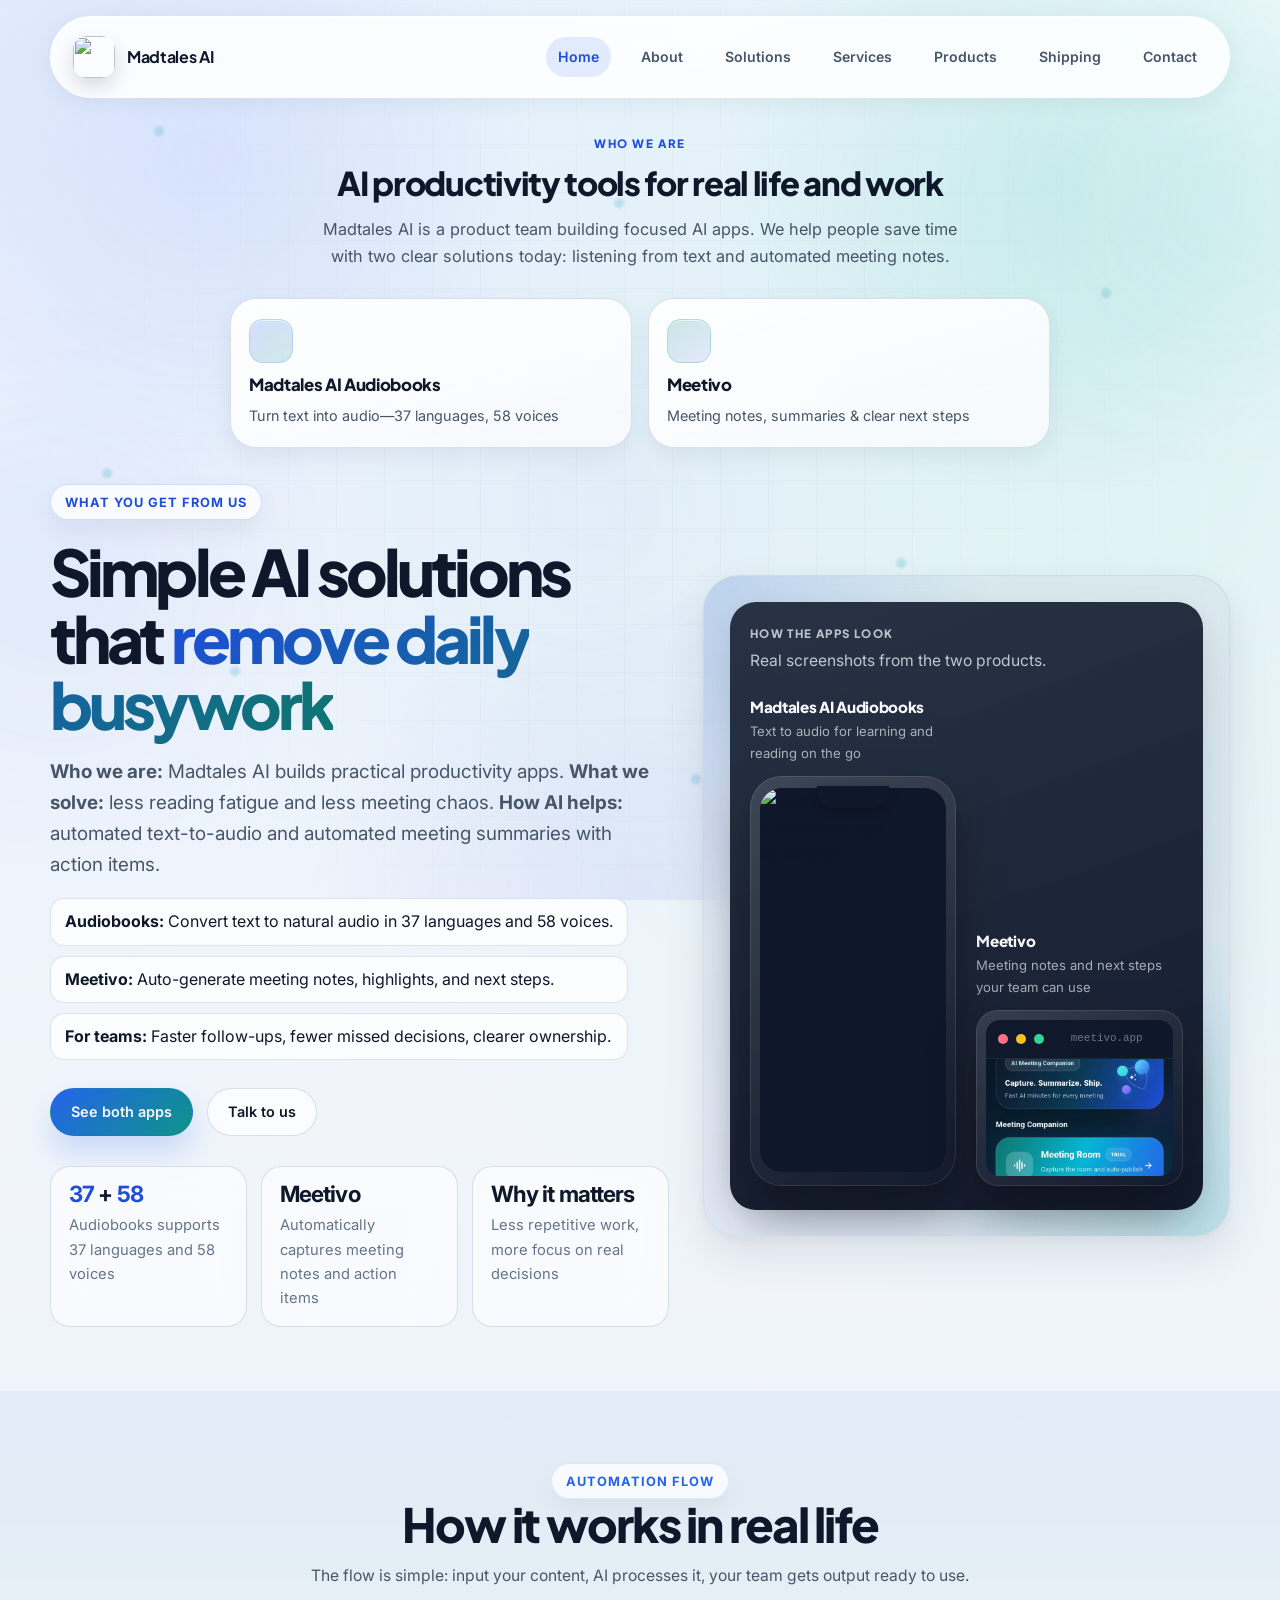
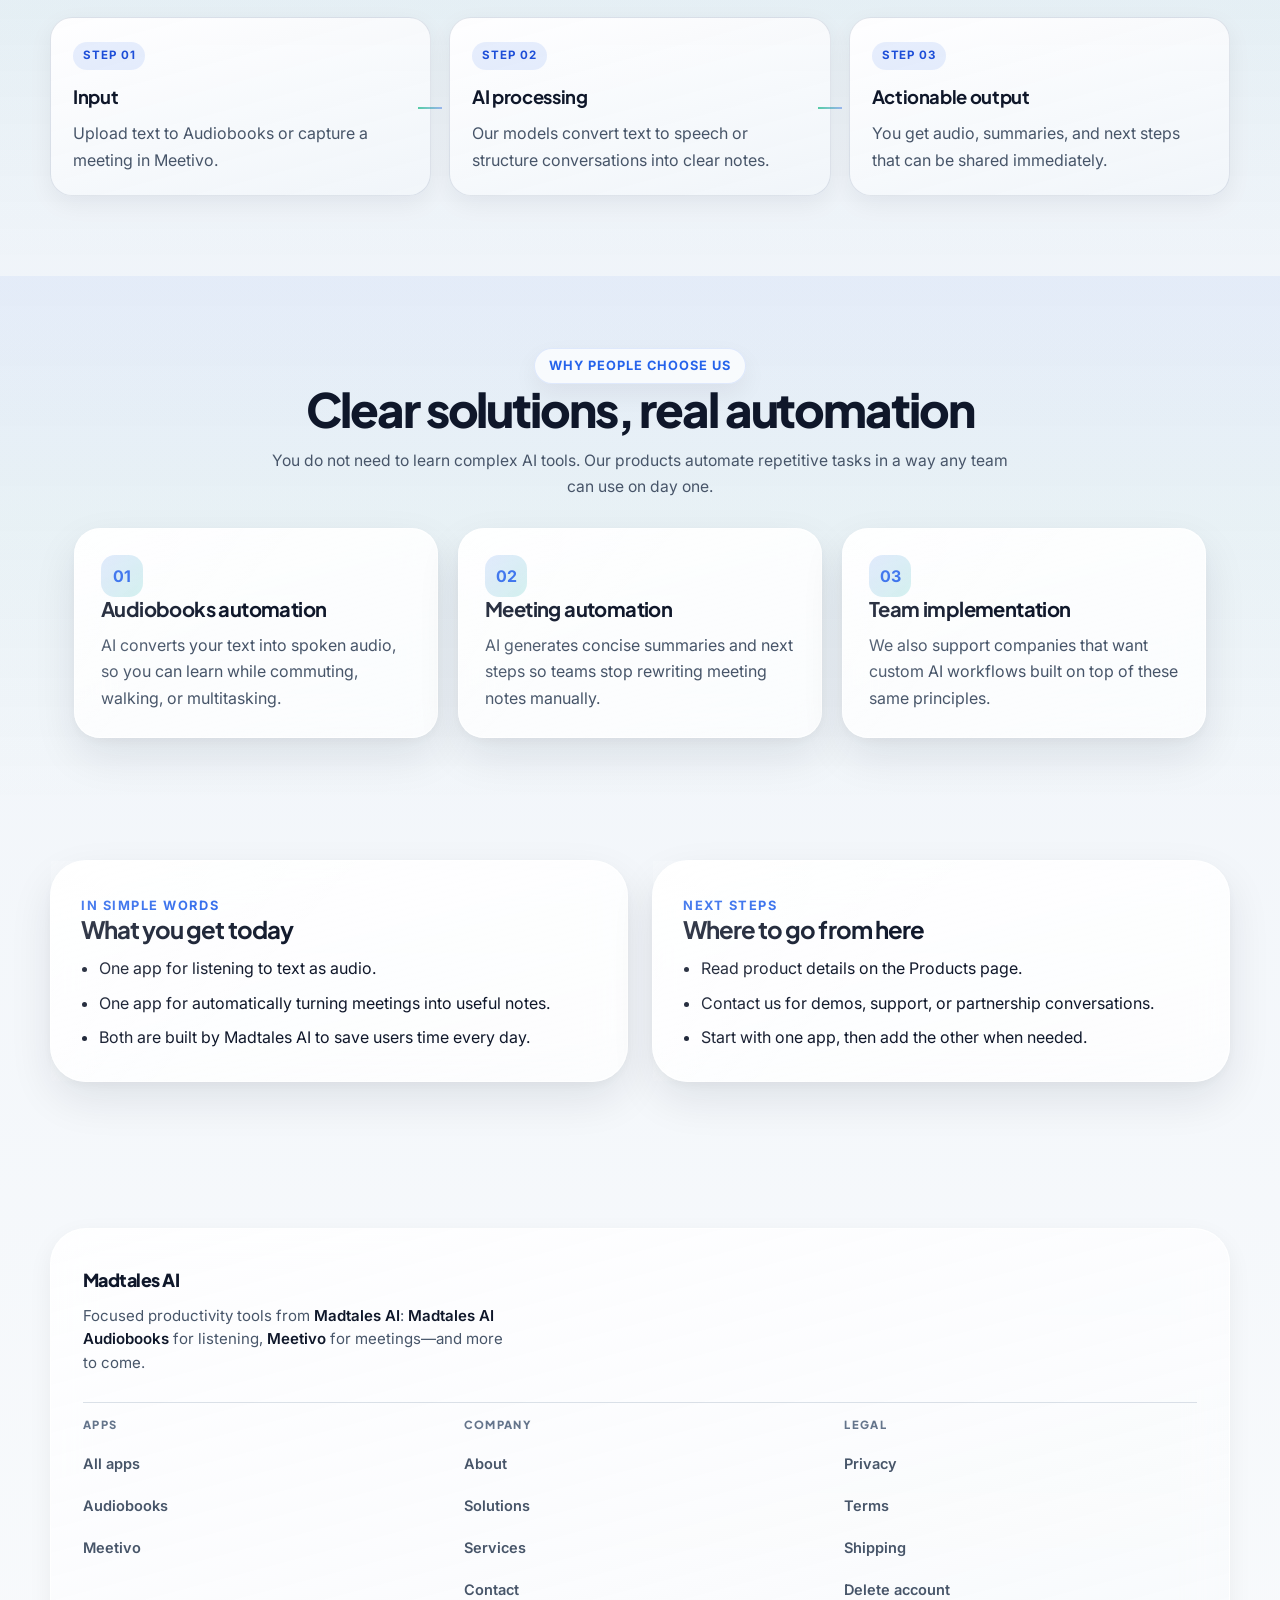
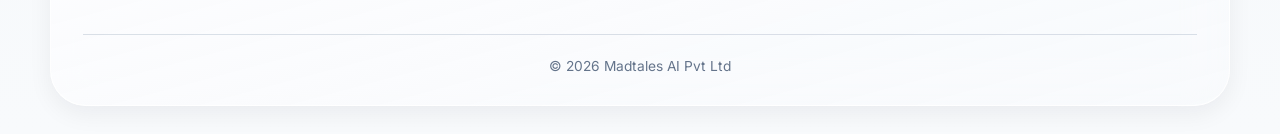
==== commit d8fa3064: "website final update" ====
--- a/index.html
+++ b/index.html
@@ -5,18 +5,18 @@
   <meta name="viewport" content="width=device-width, initial-scale=1.0">
   <!-- Contact form: Web3Forms (https://web3forms.com). Key is public; restrict domains in the Web3Forms dashboard. -->
   <meta name="web3forms-access-key" content="10eecf90-76f5-4bce-a0dd-438e98454517">
-  <title>Madtales AI | Audiobooks &amp; meeting notes apps</title>
-  <meta name="description" content="Madtales AI builds Madtales AI Audiobooks (37 languages, 58 voices), Meetivo (meeting notes and follow-ups), and more focused productivity tools for real life and work.">
+  <title>Madtales AI | Audiobooks and meeting notes apps</title>
+  <meta name="description" content="Madtales AI builds two apps: Madtales AI Audiobooks (text to audio in 37 languages and 58 voices) and Meetivo (meeting notes and action items).">
   <meta name="robots" content="index, follow">
   <link rel="canonical" href="https://madtalesai.com/">
-  <meta property="og:title" content="Madtales AI | Audiobooks &amp; meeting notes">
-  <meta property="og:description" content="Listen with Madtales AI Audiobooks, run calmer meetings with Meetivo—and more productivity tools from one team.">
+  <meta property="og:title" content="Madtales AI | Audiobooks and meeting notes apps">
+  <meta property="og:description" content="Two clear products from Madtales AI: Audiobooks for listening and Meetivo for meeting notes.">
   <meta property="og:type" content="website">
   <meta property="og:url" content="https://madtalesai.com/">
   <meta property="og:image" content="https://madtalesai.com/app_icon.png">
   <meta name="twitter:card" content="summary_large_image">
-  <meta name="twitter:title" content="Madtales AI | Audiobooks &amp; meeting notes">
-  <meta name="twitter:description" content="Audiobooks for listening, Meetivo for meetings, and more apps from Madtales AI.">
+  <meta name="twitter:title" content="Madtales AI | Audiobooks and meeting notes apps">
+  <meta name="twitter:description" content="Madtales AI Audiobooks for listening, Meetivo for meeting notes and action items.">
   <meta name="twitter:image" content="https://madtalesai.com/app_icon.png">
   <link rel="icon" type="image/x-icon" href="MADTALES LOGO.jpeg">
   <link rel="preconnect" href="https://fonts.googleapis.com">
@@ -50,7 +50,7 @@
     }
   </script>
 </head>
-<body>
+<body class="home-page">
   <a class="skip-link" href="#main">Skip to content</a>
   <div class="bg-decoration"></div>
   <div class="particles">
@@ -77,15 +77,7 @@
           <a href="services.html">Services</a>
           <a href="products.html">Products</a>
           <a href="shipping.html">Shipping</a>
-          <a href="index.html#contact">Contact</a>
-          <div class="nav-drawer-cta">
-            <a href="products.html" class="button button-ghost nav-drawer-btn">Our apps</a>
-            <a href="index.html#contact" class="button button-primary nav-drawer-btn">Contact us</a>
-          </div>
-        </div>
-        <div class="nav-actions">
-          <a href="products.html" class="button button-ghost">Our apps</a>
-          <a href="meetivo.html" class="nav-cta">Meetivo</a>
+          <a href="contact.html">Contact</a>
         </div>
       </div>
     </nav>
@@ -93,9 +85,9 @@
     <main id="main">
     <section class="intro-strip fade-in" aria-labelledby="intro-strip-heading">
       <div class="intro-strip-inner">
-        <p class="intro-strip-eyebrow">What we do</p>
+        <p class="intro-strip-eyebrow">Who we are</p>
         <h2 id="intro-strip-heading" class="intro-strip-title">AI productivity tools for real life and work</h2>
-        <p class="intro-strip-text">Madtales AI builds <strong>focused software</strong>—not a crowded suite. If you’re new here, start with the tools below—each one is built to do one job really well.</p>
+        <p class="intro-strip-text">Madtales AI is a product team building focused AI apps. We help people save time with two clear solutions today: listening from text and automated meeting notes.</p>
         <ul class="intro-strip-tools">
           <li>
             <a href="madtales.html" class="intro-tool-card">
@@ -118,38 +110,43 @@
     <section class="hero">
       <div class="hero-grid">
         <div class="hero-copy fade-in">
-          <span class="eyebrow">Madtales AI</span>
-          <h1 class="hero-title">The same idea, <span class="hero-highlight">in plain words</span></h1>
-          <p class="hero-subtitle">Listen on the go with our audiobook app, or run calmer meetings with notes your team can trust. Clear products, plain language, serious where it matters.</p>
+          <span class="eyebrow">What you get from us</span>
+          <h1 class="hero-title">Simple AI solutions that <span class="hero-highlight">remove daily busywork</span></h1>
+          <p class="hero-subtitle"><strong>Who we are:</strong> Madtales AI builds practical productivity apps. <strong>What we solve:</strong> less reading fatigue and less meeting chaos. <strong>How AI helps:</strong> automated text-to-audio and automated meeting summaries with action items.</p>
+          <ul class="clarity-list">
+            <li><strong>Audiobooks:</strong> Convert text to natural audio in 37 languages and 58 voices.</li>
+            <li><strong>Meetivo:</strong> Auto-generate meeting notes, highlights, and next steps.</li>
+            <li><strong>For teams:</strong> Faster follow-ups, fewer missed decisions, clearer ownership.</li>
+          </ul>
           <div class="hero-actions">
-            <a href="products.html" class="button button-primary">Explore our apps</a>
-            <a href="index.html#contact" class="button button-secondary">Talk to us</a>
+            <a href="products.html" class="button button-primary">See both apps</a>
+            <a href="contact.html" class="button button-secondary">Talk to us</a>
           </div>
           <div class="hero-metrics">
             <div class="metric">
-              <strong>Growing</strong>
-              <span>Audiobooks and Meetivo live today; more Madtales AI tools ahead</span>
+              <strong><span class="metric-highlight">37</span> + <span class="metric-highlight">58</span></strong>
+              <span>Audiobooks supports 37 languages and 58 voices</span>
             </div>
             <div class="metric">
-              <strong>Teams</strong>
-              <span>Made for everyday work—not only for tech experts</span>
+              <strong>Meetivo</strong>
+              <span>Automatically captures meeting notes and action items</span>
             </div>
             <div class="metric">
-              <strong><span class="metric-highlight">37</span> + <span class="metric-highlight">58</span></strong>
-              <span>Listen in up to 37 languages and pick from 58 voices</span>
+              <strong>Why it matters</strong>
+              <span>Less repetitive work, more focus on real decisions</span>
             </div>
           </div>
         </div>
 
         <div class="hero-visual fade-in">
           <div class="hero-showcase">
-            <p class="hero-showcase-kicker">See the tools</p>
-            <p class="hero-showcase-lead">Real screens from our apps—so you know what you’re getting.</p>
+            <p class="hero-showcase-kicker">How the apps look</p>
+            <p class="hero-showcase-lead">Real screenshots from the two products.</p>
             <div class="hero-showcase-grid">
               <figure class="device-showcase">
                 <figcaption class="device-showcase-caption">
                   <span class="device-showcase-title">Madtales AI Audiobooks</span>
-                  <span class="device-showcase-sub">For listening &amp; learning on the move</span>
+                  <span class="device-showcase-sub">Text to audio for learning and reading on the go</span>
                 </figcaption>
                 <div class="device-frame device-frame--phone" role="img" aria-label="Phone frame showing audiobook app">
                   <div class="device-frame-notch" aria-hidden="true"></div>
@@ -157,12 +154,11 @@
                     <img src="carousal1.png" alt="Madtales AI Audiobooks app screenshot" width="390" height="844" fetchpriority="high" loading="eager">
                   </div>
                 </div>
-                <a href="madtales.html" class="device-showcase-cta">About Audiobooks</a>
               </figure>
               <figure class="device-showcase">
                 <figcaption class="device-showcase-caption">
                   <span class="device-showcase-title">Meetivo</span>
-                  <span class="device-showcase-sub">For meetings that end with clarity</span>
+                  <span class="device-showcase-sub">Meeting notes and next steps your team can use</span>
                 </figcaption>
                 <div class="device-frame device-frame--browser" role="img" aria-label="Browser window showing Meetivo">
                   <div class="device-frame-bar" aria-hidden="true">
@@ -175,10 +171,36 @@
                     <img src="Meetivo.jpeg" alt="Meetivo meeting notes screenshot" width="1200" height="750" loading="lazy">
                   </div>
                 </div>
-                <a href="meetivo.html" class="device-showcase-cta">About Meetivo</a>
               </figure>
             </div>
           </div>
+        </div>
+      </div>
+    </section>
+
+    <section class="section automation-flow section--band">
+      <div class="container">
+        <div class="section-header fade-in">
+          <span class="eyebrow">Automation flow</span>
+          <h2>How it works in real life</h2>
+          <p class="section-subtitle">The flow is simple: input your content, AI processes it, your team gets output ready to use.</p>
+        </div>
+        <div class="flow-grid">
+          <article class="flow-card fade-in">
+            <span class="flow-step">Step 01</span>
+            <h3>Input</h3>
+            <p>Upload text to Audiobooks or capture a meeting in Meetivo.</p>
+          </article>
+          <article class="flow-card fade-in">
+            <span class="flow-step">Step 02</span>
+            <h3>AI processing</h3>
+            <p>Our models convert text to speech or structure conversations into clear notes.</p>
+          </article>
+          <article class="flow-card fade-in">
+            <span class="flow-step">Step 03</span>
+            <h3>Actionable output</h3>
+            <p>You get audio, summaries, and next steps that can be shared immediately.</p>
+          </article>
         </div>
       </div>
     </section>
@@ -186,55 +208,25 @@
     <section class="section section--band">
       <div class="container">
         <div class="section-header fade-in">
-          <span class="eyebrow">Our apps</span>
-          <h2>Flagship AI tools you can use today</h2>
-          <p class="section-subtitle">From the same team—pick what fits your day: audiobooks for personal listening, Meetivo when your week is full of calls. We’ll add new products to this page as they ship.</p>
-        </div>
-        <div class="product-grid">
-          <article class="product-card fade-in">
-            <div class="product-card-media">
-              <div class="product-card-frame product-card-frame--tall">
-                <img src="carousal1.png" alt="" class="product-card-img" width="400" height="520" loading="lazy">
-              </div>
-            </div>
-            <span class="product-kicker">Madtales AI Audiobooks</span>
-            <h3>Listen instead of only reading</h3>
-            <p>Turn documents, articles, and stories into audio you can play while you walk, drive, or rest your eyes—up to 37 languages and 58 voices.</p>
-            <div class="mini-stat-row">
-              <span class="mini-stat emphasis">37 languages</span>
-              <span class="mini-stat emphasis">58 voices</span>
-              <span class="mini-stat">Immersive listening</span>
-            </div>
-            <div class="hero-actions">
-              <a href="madtales.html" class="button button-primary">View Madtales AI Audiobooks</a>
-            </div>
-          </article>
-          <article class="product-card fade-in">
-            <div class="product-card-media">
-              <div class="product-card-frame">
-                <img src="Meetivo.jpeg" alt="" class="product-card-img" width="400" height="260" loading="lazy">
-              </div>
-            </div>
-            <span class="product-kicker">Meetivo</span>
-            <h3>Meetings without the messy notes</h3>
-            <p>Meetivo drafts summaries and to-dos from your conversations so you spend less time re-explaining what happened and more time doing the work.</p>
-            <div class="mini-stat-row">
-              <span class="mini-stat">Summaries</span>
-              <span class="mini-stat">To-do lists</span>
-              <span class="mini-stat">Team-friendly</span>
-            </div>
-            <div class="hero-actions">
-              <a href="meetivo.html" class="button button-primary">View Meetivo</a>
-            </div>
-          </article>
-          <article class="product-card product-card--no-media fade-in">
-            <span class="product-kicker">More</span>
-            <h3>Help for companies and bigger projects</h3>
-            <p>We also help organizations plan and build AI-powered products and automations—same calm approach as our apps.</p>
-            <div class="hero-actions">
-              <a href="services.html" class="button button-secondary">Services</a>
-              <a href="about.html" class="button button-ghost">About us</a>
-            </div>
+          <span class="eyebrow">Why people choose us</span>
+          <h2>Clear solutions, real automation</h2>
+          <p class="section-subtitle">You do not need to learn complex AI tools. Our products automate repetitive tasks in a way any team can use on day one.</p>
+        </div>
+        <div class="features-grid">
+          <article class="feature-card fade-in">
+            <div class="icon-pill">01</div>
+            <h3>Audiobooks automation</h3>
+            <p>AI converts your text into spoken audio, so you can learn while commuting, walking, or multitasking.</p>
+          </article>
+          <article class="feature-card fade-in">
+            <div class="icon-pill">02</div>
+            <h3>Meeting automation</h3>
+            <p>AI generates concise summaries and next steps so teams stop rewriting meeting notes manually.</p>
+          </article>
+          <article class="feature-card fade-in">
+            <div class="icon-pill">03</div>
+            <h3>Team implementation</h3>
+            <p>We also support companies that want custom AI workflows built on top of these same principles.</p>
           </article>
         </div>
       </div>
@@ -242,164 +234,25 @@
 
     <section class="section">
       <div class="container">
-        <div class="section-header fade-in">
-          <span class="eyebrow">For teams</span>
-          <h2>Made to slot into real workplaces</h2>
-          <p class="section-subtitle">Meetivo is especially helpful when lots of people meet often and things slip through the cracks. It’s meant to sit beside the tools you already use—not replace your whole stack overnight.</p>
-        </div>
         <div class="compare-grid">
-          <div class="compare-card fade-in">
-            <span class="product-kicker">Why teams use Meetivo</span>
-            <h2>Less “what did we decide?”—more getting it done</h2>
+          <article class="compare-card fade-in">
+            <span class="product-kicker">In simple words</span>
+            <h2>What you get today</h2>
             <ul>
-              <li>Clear notes after calls so everyone shares the same memory of what happened.</li>
-              <li>To-dos with owners, so follow-up doesn’t live only in someone’s head.</li>
-              <li>Works alongside chat, email, and docs you already rely on.</li>
-              <li>Helpful for managers, sales, operations, and project groups—not only IT teams.</li>
+              <li>One app for listening to text as audio.</li>
+              <li>One app for automatically turning meetings into useful notes.</li>
+              <li>Both are built by Madtales AI to save users time every day.</li>
             </ul>
-          </div>
-          <div class="visual-card visual-card--showcase fade-in">
-            <span class="media-label">Product screenshot</span>
-            <div class="media-chrome">
-              <img src="Meetivo_Login.jpeg" alt="Meetivo login and app screenshot" width="900" height="600" loading="lazy">
-            </div>
-            <p class="visual-note">Meetivo: meeting notes and next steps, without the homework.</p>
-          </div>
-        </div>
-      </div>
-    </section>
-
-    <section class="section section--band">
-      <div class="container">
-        <div class="section-header fade-in">
-          <span class="eyebrow">Why people like it</span>
-          <h2>Save time, think clearer, get more done</h2>
-        </div>
-        <div class="features-grid">
-          <div class="feature-card fade-in">
-            <div class="icon-pill">01</div>
-            <h3>Save time</h3>
-            <p>Listen while you move, and let meetings turn into short notes instead of long replays.</p>
-          </div>
-          <div class="feature-card fade-in">
-            <div class="icon-pill">02</div>
-            <h3>Think better</h3>
-            <p>Simple screens and plain-language summaries help you spot what matters.</p>
-          </div>
-          <div class="feature-card fade-in">
-            <div class="icon-pill">03</div>
-            <h3>Create more</h3>
-            <p>Spend your energy on the work only you can do—not on retyping the same context again and again.</p>
-          </div>
-        </div>
-      </div>
-    </section>
-
-    <section class="section">
-      <div class="container">
-        <div class="split-grid split-grid--showcase">
-          <figure class="visual-card visual-card--showcase fade-in">
-            <span class="media-label">Listening · Audiobooks</span>
-            <div class="media-chrome media-chrome--phoneish">
-              <img src="carousal1.png" alt="Madtales AI Audiobooks screenshot" width="600" height="780" loading="lazy">
-            </div>
-            <figcaption class="visual-note">Your text, read aloud in the language and voice you choose.</figcaption>
-          </figure>
-          <figure class="visual-card visual-card--showcase fade-in">
-            <span class="media-label">Meetings · Meetivo</span>
-            <div class="media-chrome">
-              <img src="Meetivo.jpeg" alt="Meetivo AI meeting notes screenshot" width="900" height="560" loading="lazy">
-            </div>
-            <figcaption class="visual-note">Turn messy meetings into neat, shareable notes.</figcaption>
-          </figure>
-        </div>
-      </div>
-    </section>
-
-    <section class="section">
-      <div class="container">
-        <div class="cta-panel fade-in">
-          <span class="eyebrow">Try something</span>
-          <h2>Which sounds more like you?</h2>
-          <p>Love reading but rarely have quiet screen time? Start with audiobooks. Drowning in meetings? Start with Meetivo.</p>
-          <div class="contact-buttons">
-            <a href="madtales.html" class="button button-primary">Madtales AI Audiobooks</a>
-            <a href="meetivo.html" class="button button-secondary">Meetivo</a>
-          </div>
-        </div>
-      </div>
-    </section>
-
-    <section id="contact" class="section">
-      <div class="container">
-        <div class="contact-layout">
-          <div class="contact-card contact-panel fade-in">
-            <span class="eyebrow">Contact</span>
-            <h2>Get in touch</h2>
-            <p>Questions about our apps, a demo, working together, or help with your account—we’re happy to hear from you.</p>
-            <div class="contact-points">
-              <div class="contact-point">
-                <strong>How this form works</strong>
-                <span>Submit the form and it goes to our inbox at <a href="mailto:contact@madtalesai.com">contact@madtalesai.com</a>. If the site isn’t configured yet, your email app may open instead.</span>
-              </div>
-              <div class="contact-point">
-                <strong>Good for</strong>
-                <span>Meetivo access, audiobook questions, partnerships, or anything else on your mind.</span>
-              </div>
-              <div class="contact-point">
-                <strong>Email us directly</strong>
-                <span><a href="mailto:contact@madtalesai.com">contact@madtalesai.com</a></span>
-              </div>
-            </div>
-          </div>
-
-          <div class="contact-card fade-in">
-            <form id="contactForm" class="contact-form">
-              <div class="contact-honeypot" aria-hidden="true">
-                <label for="contactHoneypot">Leave this field empty</label>
-                <input id="contactHoneypot" name="honeypot" type="text" tabindex="-1" autocomplete="off">
-              </div>
-              <div class="form-grid">
-                <div class="form-field">
-                  <label for="name">Name</label>
-                  <input id="name" name="name" type="text" placeholder="Your name" required>
-                </div>
-                <div class="form-field">
-                  <label for="email">Email</label>
-                  <input id="email" name="email" type="email" placeholder="you@example.com" required>
-                </div>
-              </div>
-              <div class="form-grid">
-                <div class="form-field">
-                  <label for="company">Company</label>
-                  <input id="company" name="company" type="text" placeholder="Company or team name">
-                </div>
-                <div class="form-field">
-                  <label for="interest">What is this about?</label>
-                  <select id="interest" name="interest" required>
-                    <option value="">Select a topic</option>
-                    <option value="Meetivo">Meetivo</option>
-                    <option value="Madtales AI Audiobooks">Madtales AI Audiobooks</option>
-                    <option value="Demo or trial">Demo or trial</option>
-                    <option value="Help with my account">Help with my account</option>
-                    <option value="Something else">Something else</option>
-                  </select>
-                </div>
-              </div>
-              <div class="form-field">
-                <label for="message">Your message</label>
-                <textarea id="message" name="message" rows="7" placeholder="In your own words—what can we help with?" required></textarea>
-              </div>
-              <button type="submit" class="button button-primary" id="contactSubmit">Send message</button>
-              <p class="form-note" id="contactFormNote">We’ll read your message and reply from <a href="mailto:contact@madtalesai.com">contact@madtalesai.com</a> when we can.</p>
-              <p class="contact-form-status" id="contactFormStatus" role="status" aria-live="polite"></p>
-            </form>
-            <div class="contact-buttons">
-              <a href="https://www.linkedin.com/company/madtalesai/" class="contact-email">LinkedIn</a>
-              <a href="https://www.instagram.com/madtales.ai/" class="contact-email">Instagram</a>
-              <a href="https://www.facebook.com/madtalesai" class="contact-email">Facebook</a>
-            </div>
-          </div>
+          </article>
+          <article class="compare-card fade-in">
+            <span class="product-kicker">Next steps</span>
+            <h2>Where to go from here</h2>
+            <ul>
+              <li>Read product details on the Products page.</li>
+              <li>Contact us for demos, support, or partnership conversations.</li>
+              <li>Start with one app, then add the other when needed.</li>
+            </ul>
+          </article>
         </div>
       </div>
     </section>
@@ -422,7 +275,7 @@
           <a href="about.html">About</a>
           <a href="solutions.html">Solutions</a>
           <a href="services.html">Services</a>
-          <a href="index.html#contact">Contact</a>
+          <a href="contact.html">Contact</a>
         </div>
         <div class="footer-col">
           <span class="footer-heading">Legal</span>
--- a/style.css
+++ b/style.css
@@ -497,6 +497,58 @@
   padding: 48px 0 56px;
 }
 
+.home-page .hero {
+  padding-top: 28px;
+}
+
+.home-page .hero-grid {
+  background: transparent;
+  border-radius: 0;
+  padding: 0;
+  border: 0;
+  box-shadow: none;
+}
+
+.home-page .hero-copy .eyebrow {
+  background: rgba(255, 255, 255, 0.78);
+  border-color: rgba(37, 99, 235, 0.2);
+  color: var(--brand-strong);
+}
+
+.home-page .hero-title {
+  color: var(--text);
+}
+
+.home-page .hero-subtitle {
+  color: var(--text-soft);
+}
+
+.clarity-list {
+  margin-top: 18px;
+  display: grid;
+  gap: 10px;
+  list-style: none;
+  padding: 0;
+}
+
+.clarity-list li {
+  padding: 11px 14px;
+  border: 1px solid rgba(148, 163, 184, 0.28);
+  border-radius: 14px;
+  color: var(--text);
+  background: rgba(255, 255, 255, 0.74);
+  line-height: 1.45;
+  animation: flowPulse 4.2s ease-in-out infinite;
+}
+
+.clarity-list li:nth-child(2) {
+  animation-delay: 0.35s;
+}
+
+.clarity-list li:nth-child(3) {
+  animation-delay: 0.7s;
+}
+
 .intro-strip {
   padding: 36px 0 8px;
   width: min(1180px, calc(100% - 48px));
@@ -774,6 +826,64 @@
   border-radius: 26px;
   background: linear-gradient(160deg, rgba(30, 41, 59, 0.95), rgba(15, 23, 42, 0.98));
   box-shadow: var(--shadow-lg);
+}
+
+.automation-flow {
+  position: relative;
+}
+
+.flow-grid {
+  display: grid;
+  grid-template-columns: repeat(3, minmax(0, 1fr));
+  gap: 18px;
+}
+
+.flow-card {
+  position: relative;
+  border-radius: 22px;
+  padding: 22px;
+  border: 1px solid rgba(148, 163, 184, 0.28);
+  background: linear-gradient(165deg, rgba(255, 255, 255, 0.9), rgba(241, 245, 249, 0.86));
+  box-shadow: var(--shadow-sm);
+}
+
+.flow-card::after {
+  content: "";
+  position: absolute;
+  right: -12px;
+  top: 50%;
+  width: 24px;
+  height: 2px;
+  background: linear-gradient(90deg, rgba(16, 185, 129, 0.7), rgba(37, 99, 235, 0.4));
+}
+
+.flow-card:last-child::after {
+  display: none;
+}
+
+.flow-step {
+  display: inline-flex;
+  align-items: center;
+  min-height: 28px;
+  padding: 0 10px;
+  border-radius: 999px;
+  font-size: 0.72rem;
+  font-weight: 700;
+  letter-spacing: 0.08em;
+  text-transform: uppercase;
+  color: var(--brand-strong);
+  background: rgba(37, 99, 235, 0.1);
+}
+
+.flow-card h3 {
+  margin-top: 12px;
+  font-size: 1.15rem;
+  letter-spacing: -0.02em;
+}
+
+.flow-card p {
+  margin-top: 8px;
+  color: var(--text-soft);
 }
 
 .product-card-media {
@@ -1979,6 +2089,7 @@
   overflow: hidden;
   display: -webkit-box;
   -webkit-line-clamp: 3;
+  line-clamp: 3;
   -webkit-box-orient: vertical;
   min-height: 4.8em;
 }
@@ -2355,6 +2466,11 @@
   100% { transform: translate3d(0, 0, 0) scale(0.95); }
 }
 
+@keyframes flowPulse {
+  0%, 100% { border-color: rgba(148, 163, 184, 0.28); }
+  50% { border-color: rgba(52, 211, 153, 0.46); }
+}
+
 @media (max-width: 1100px) {
   .footer-grid {
     grid-template-columns: repeat(2, minmax(0, 1fr));
@@ -2376,6 +2492,14 @@
     max-width: min(480px, 100%);
     margin-left: auto;
     margin-right: auto;
+  }
+
+  .flow-grid {
+    grid-template-columns: 1fr;
+  }
+
+  .flow-card::after {
+    display: none;
   }
 
   .hero-visual-card {
@@ -2465,6 +2589,10 @@
     text-align: center;
   }
 
+  .home-page .hero-grid {
+    padding: 0;
+  }
+
   .hero-copy .hero-subtitle,
   .hero-content .hero-subtitle,
   .hero-content .subtitle {
@@ -2501,6 +2629,11 @@
   .hero-showcase-lead {
     margin-left: auto;
     margin-right: auto;
+  }
+
+  .clarity-list {
+    text-align: left;
+    width: 100%;
   }
 
   figure.device-showcase {
@@ -2614,6 +2747,10 @@
     padding: 28px 0 40px;
   }
 
+  .home-page .hero-grid {
+    border-radius: 0;
+  }
+
   .hero-showcase-grid {
     max-width: none;
     width: 100%;
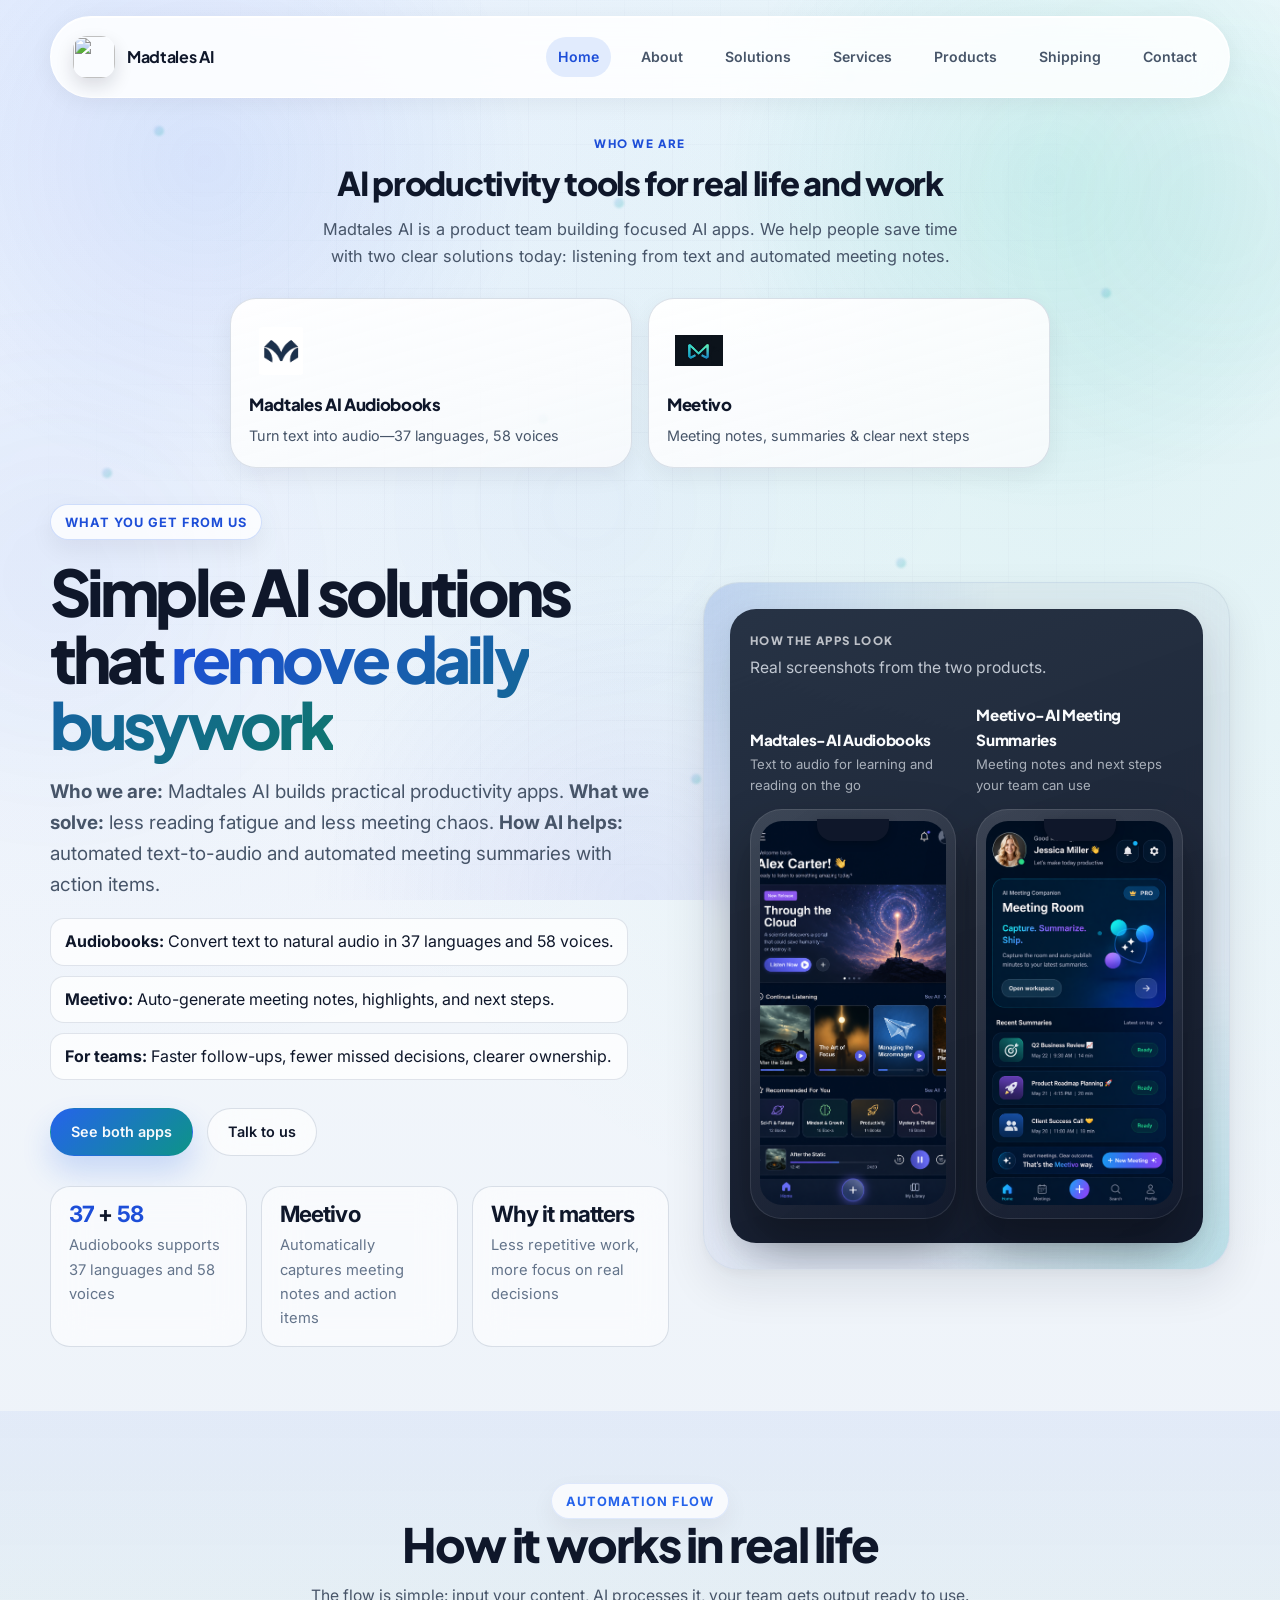
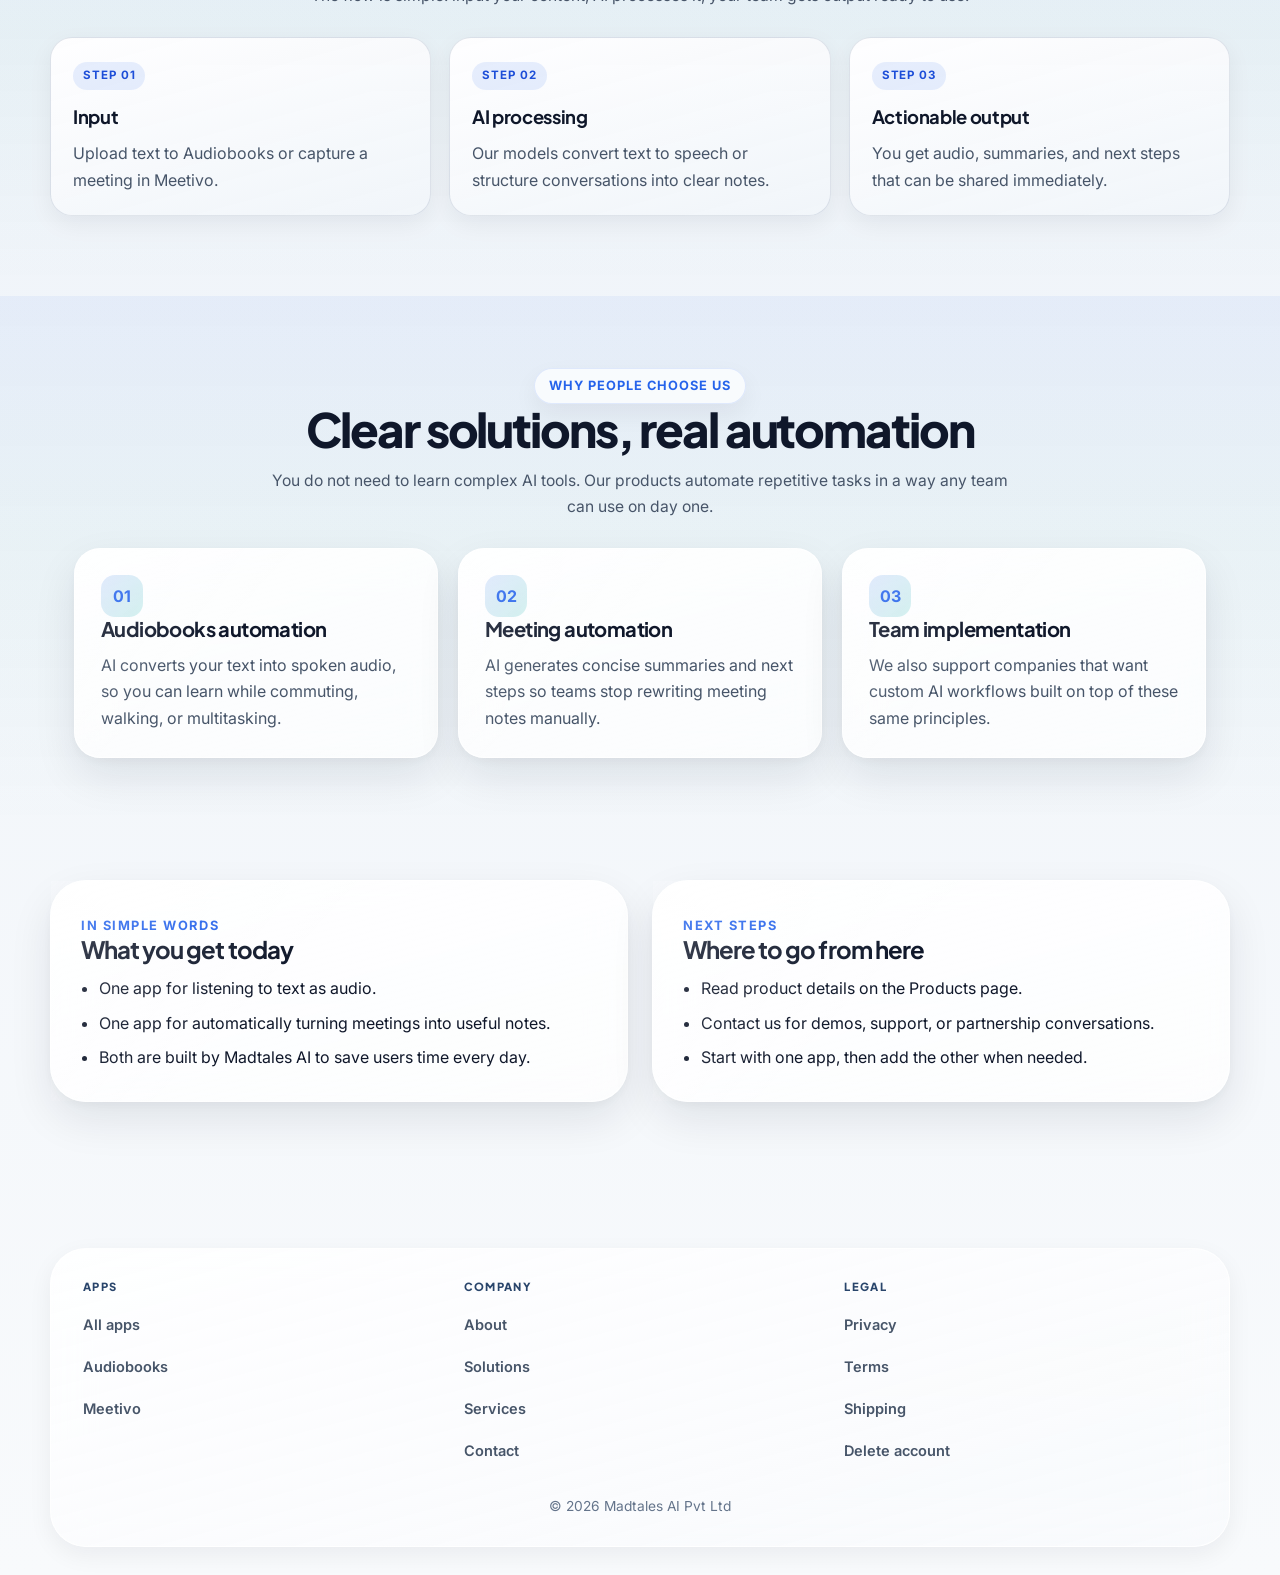
==== commit 6154b0da: "images alignment and a few tightening" ====
--- a/index.html
+++ b/index.html
@@ -91,14 +91,14 @@
         <ul class="intro-strip-tools">
           <li>
             <a href="madtales.html" class="intro-tool-card">
-              <span class="intro-tool-icon intro-tool-icon--listen" aria-hidden="true"></span>
+              <img src="madtales-logo.png" alt="Madtales AI Audiobooks logo" class="intro-tool-icon">
               <span class="intro-tool-name">Madtales AI Audiobooks</span>
               <span class="intro-tool-desc">Turn text into audio—37 languages, 58 voices</span>
             </a>
           </li>
           <li>
             <a href="meetivo.html" class="intro-tool-card">
-              <span class="intro-tool-icon intro-tool-icon--meet" aria-hidden="true"></span>
+              <img src="meetivio-logo.png" alt="Meetivo logo" class="intro-tool-icon">
               <span class="intro-tool-name">Meetivo</span>
               <span class="intro-tool-desc">Meeting notes, summaries &amp; clear next steps</span>
             </a>
@@ -145,30 +145,25 @@
             <div class="hero-showcase-grid">
               <figure class="device-showcase">
                 <figcaption class="device-showcase-caption">
-                  <span class="device-showcase-title">Madtales AI Audiobooks</span>
+                  <span class="device-showcase-title">Madtales-AI Audiobooks</span>
                   <span class="device-showcase-sub">Text to audio for learning and reading on the go</span>
                 </figcaption>
                 <div class="device-frame device-frame--phone" role="img" aria-label="Phone frame showing audiobook app">
                   <div class="device-frame-notch" aria-hidden="true"></div>
                   <div class="device-frame-screen">
-                    <img src="carousal1.png" alt="Madtales AI Audiobooks app screenshot" width="390" height="844" fetchpriority="high" loading="eager">
+                    <img src="madtales-home.png" alt="Madtales AI Audiobooks app screenshot" width="390" height="844" fetchpriority="high" loading="eager">
                   </div>
                 </div>
               </figure>
               <figure class="device-showcase">
                 <figcaption class="device-showcase-caption">
-                  <span class="device-showcase-title">Meetivo</span>
+                  <span class="device-showcase-title">Meetivo-AI Meeting Summaries</span>
                   <span class="device-showcase-sub">Meeting notes and next steps your team can use</span>
                 </figcaption>
-                <div class="device-frame device-frame--browser" role="img" aria-label="Browser window showing Meetivo">
-                  <div class="device-frame-bar" aria-hidden="true">
-                    <span class="device-frame-dot"></span>
-                    <span class="device-frame-dot"></span>
-                    <span class="device-frame-dot"></span>
-                    <span class="device-frame-url">meetivo.app</span>
-                  </div>
+                <div class="device-frame device-frame--phone" role="img" aria-label="Phone frame showing Meetivo app">
+                  <div class="device-frame-notch" aria-hidden="true"></div>
                   <div class="device-frame-screen">
-                    <img src="Meetivo.jpeg" alt="Meetivo meeting notes screenshot" width="1200" height="750" loading="lazy">
+                    <img src="meetivo-home.png" alt="Meetivo AI Meeting Summaries app screenshot" width="390" height="844" loading="lazy">
                   </div>
                 </div>
               </figure>
@@ -258,11 +253,8 @@
     </section>
     </main>
 
-    <footer class="footer">
-      <div class="footer-brand">
-        <span class="footer-logo">Madtales AI</span>
-        <p class="footer-tagline">Focused productivity tools from <strong>Madtales AI</strong>: <strong>Madtales AI Audiobooks</strong> for listening, <strong>Meetivo</strong> for meetings—and more to come.</p>
-      </div>
+    <footer class="footer footer--home">
+        <p class="footer-tagline">Madtales AI builds <strong>Madtales AI Audiobooks</strong> for listening and <strong>Meetivo</strong> for meetings—with more to come.</p>
       <div class="footer-grid">
         <div class="footer-col">
           <span class="footer-heading">Apps</span>
--- a/style.css
+++ b/style.css
@@ -622,22 +622,12 @@
 }
 
 .intro-tool-icon {
-  width: 44px;
-  height: 44px;
+  width: 64px;
+  height: 64px;
   border-radius: 14px;
   flex-shrink: 0;
-}
-
-.intro-tool-icon--listen {
-  background: linear-gradient(145deg, rgba(37, 99, 235, 0.2), rgba(13, 148, 136, 0.18));
-  border: 1px solid rgba(37, 99, 235, 0.15);
-  box-shadow: inset 0 1px 0 rgba(255, 255, 255, 0.6);
-}
-
-.intro-tool-icon--meet {
-  background: linear-gradient(145deg, rgba(13, 148, 136, 0.22), rgba(99, 102, 241, 0.14));
-  border: 1px solid rgba(13, 148, 136, 0.2);
-  box-shadow: inset 0 1px 0 rgba(255, 255, 255, 0.6);
+  object-fit: contain;
+  padding: 8px;
 }
 
 .intro-tool-name {
@@ -723,7 +713,7 @@
 }
 
 .device-frame--phone {
-  max-width: 220px;
+  max-width: 280px;
   margin: 0 auto;
   border-radius: 32px;
   padding: 12px 10px 14px;
@@ -845,20 +835,6 @@
   border: 1px solid rgba(148, 163, 184, 0.28);
   background: linear-gradient(165deg, rgba(255, 255, 255, 0.9), rgba(241, 245, 249, 0.86));
   box-shadow: var(--shadow-sm);
-}
-
-.flow-card::after {
-  content: "";
-  position: absolute;
-  right: -12px;
-  top: 50%;
-  width: 24px;
-  height: 2px;
-  background: linear-gradient(90deg, rgba(16, 185, 129, 0.7), rgba(37, 99, 235, 0.4));
-}
-
-.flow-card:last-child::after {
-  display: none;
 }
 
 .flow-step {
@@ -2151,7 +2127,7 @@
   display: grid;
   grid-template-columns: 0.92fr 1.08fr;
   gap: 28px;
-  align-items: stretch;
+  align-items: start;
 }
 
 #contact .contact-card {
@@ -2202,6 +2178,57 @@
   display: grid;
   gap: 14px;
   text-align: left;
+}
+
+.contact-page .main {
+  padding: 88px 0 24px;
+}
+
+.contact-page .section {
+  padding: 24px 0 52px;
+}
+
+.contact-page .contact-card {
+  padding: 24px;
+}
+
+.contact-page .contact-panel p {
+  margin-top: 10px;
+}
+
+.contact-page .contact-points {
+  gap: 10px;
+  margin-top: 18px;
+}
+
+.contact-page .contact-point {
+  padding: 14px 16px;
+}
+
+.contact-page .form-grid {
+  gap: 12px;
+}
+
+.contact-page .form-field {
+  gap: 6px;
+}
+
+.contact-page .form-field input,
+.contact-page .form-field select,
+.contact-page .form-field textarea {
+  padding: 12px 15px;
+}
+
+.contact-page .form-field textarea {
+  min-height: 180px;
+}
+
+.contact-page .contact-buttons {
+  margin-top: 20px;
+}
+
+.contact-page .footer.footer--compact {
+  margin-top: 24px;
 }
 
 .form-grid {
@@ -2374,7 +2401,7 @@
   font-weight: 800;
   letter-spacing: 0.12em;
   text-transform: uppercase;
-  color: var(--text-muted);
+  color: #29456b;
   margin-bottom: 4px;
 }
 
@@ -2424,6 +2451,25 @@
 
 .footer--compact a:hover {
   text-decoration: underline;
+}
+
+.footer--home {
+  gap: 20px;
+  padding-top: 28px;
+}
+
+.footer--home .footer-tagline {
+  display: none;
+}
+
+.footer--home .footer-grid {
+  border-top: none;
+  padding-top: 0;
+}
+
+.footer--home .footer-copy {
+  border-top: none;
+  padding-top: 8px;
 }
 
 .delete-account-page .navbar.minimal-navbar {
@@ -2821,4 +2867,8 @@
     margin-top: 40px;
     margin-bottom: max(20px, env(safe-area-inset-bottom, 0px));
   }
-}
+
+  .footer--home {
+    padding-top: 24px;
+  }
+}
